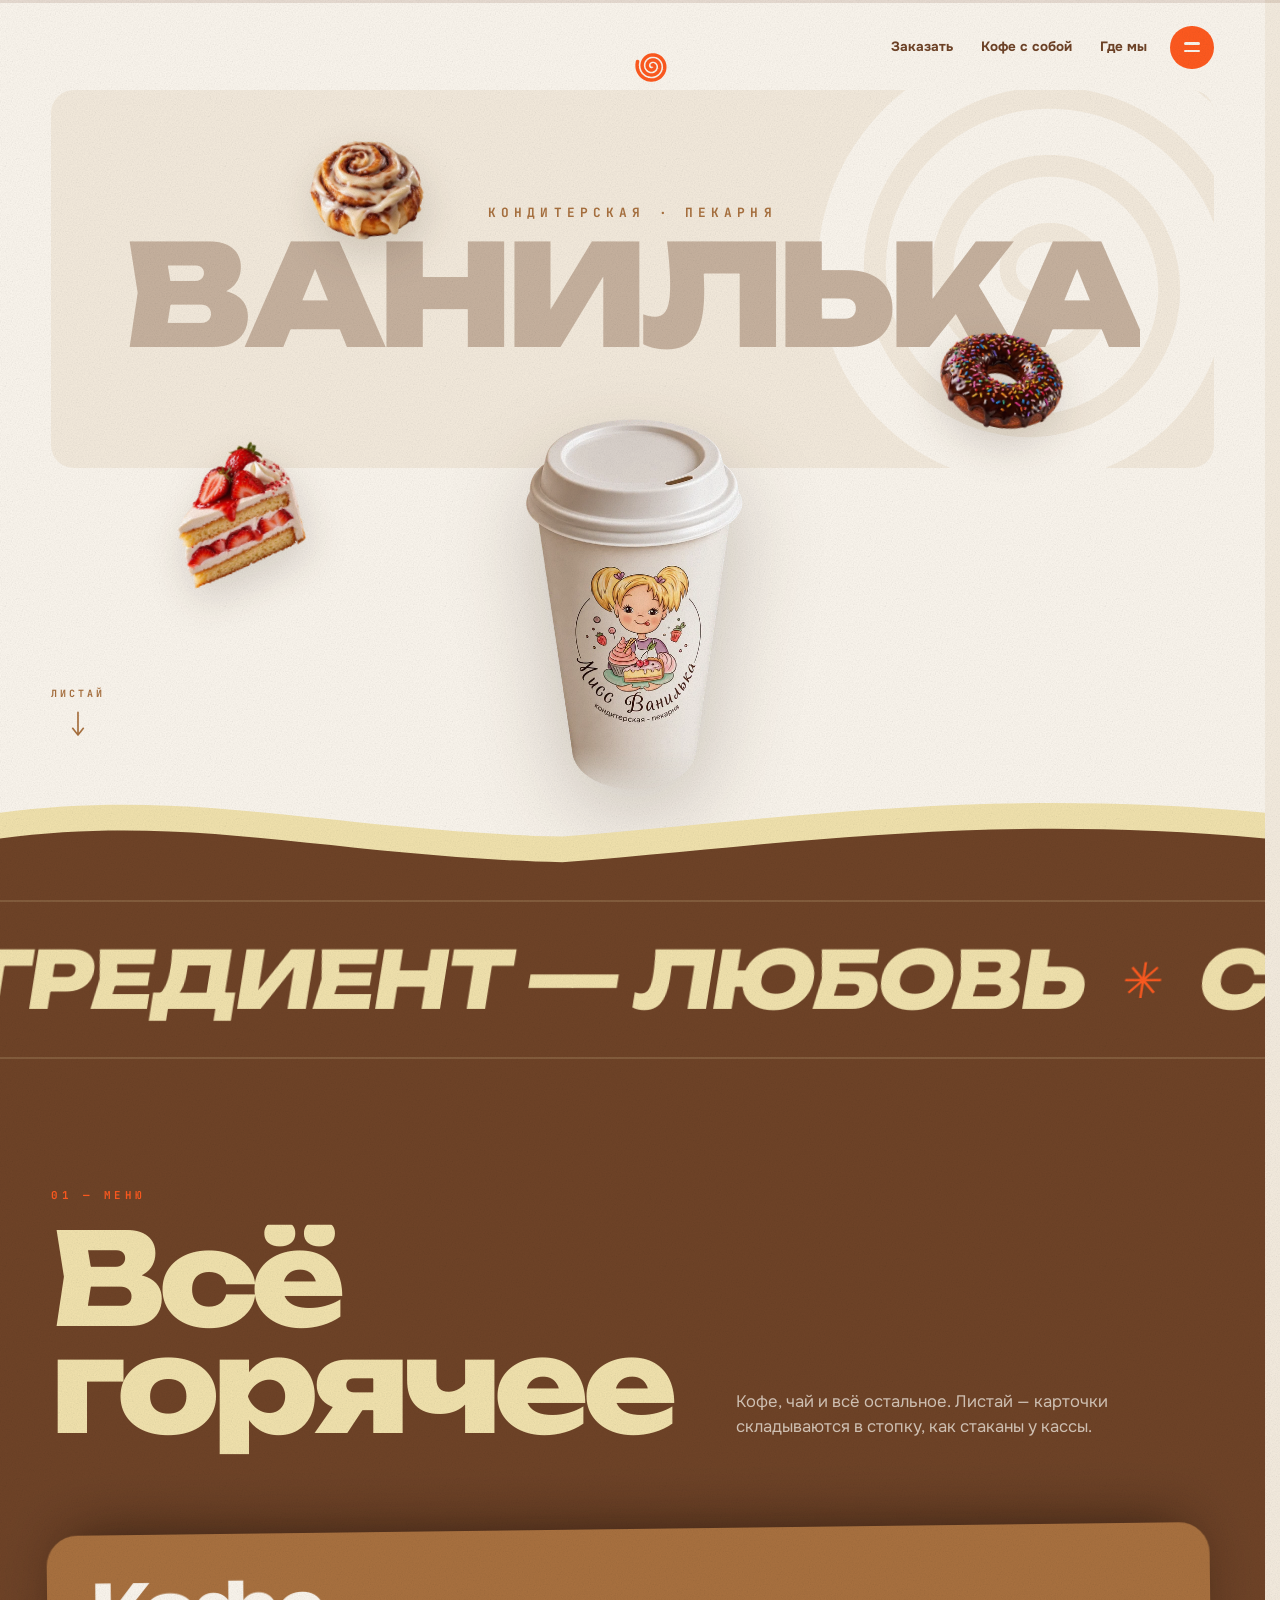
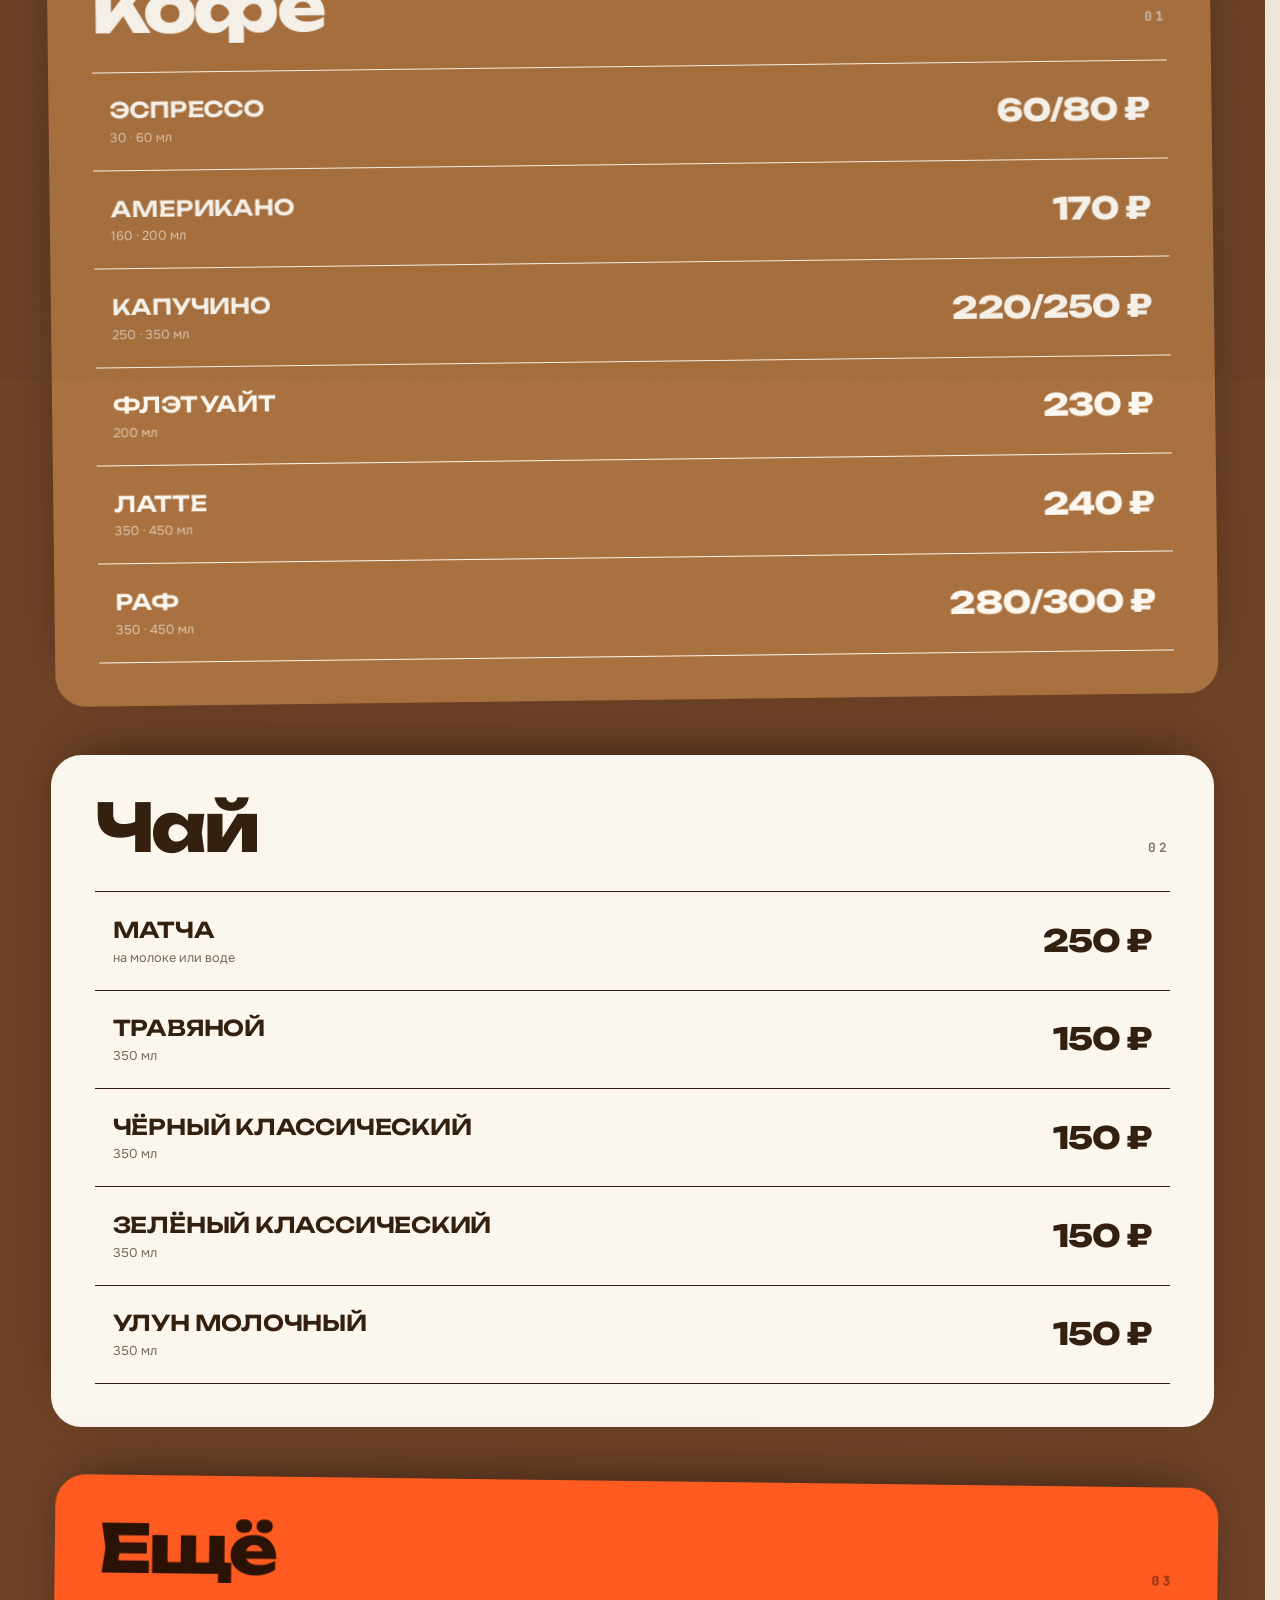
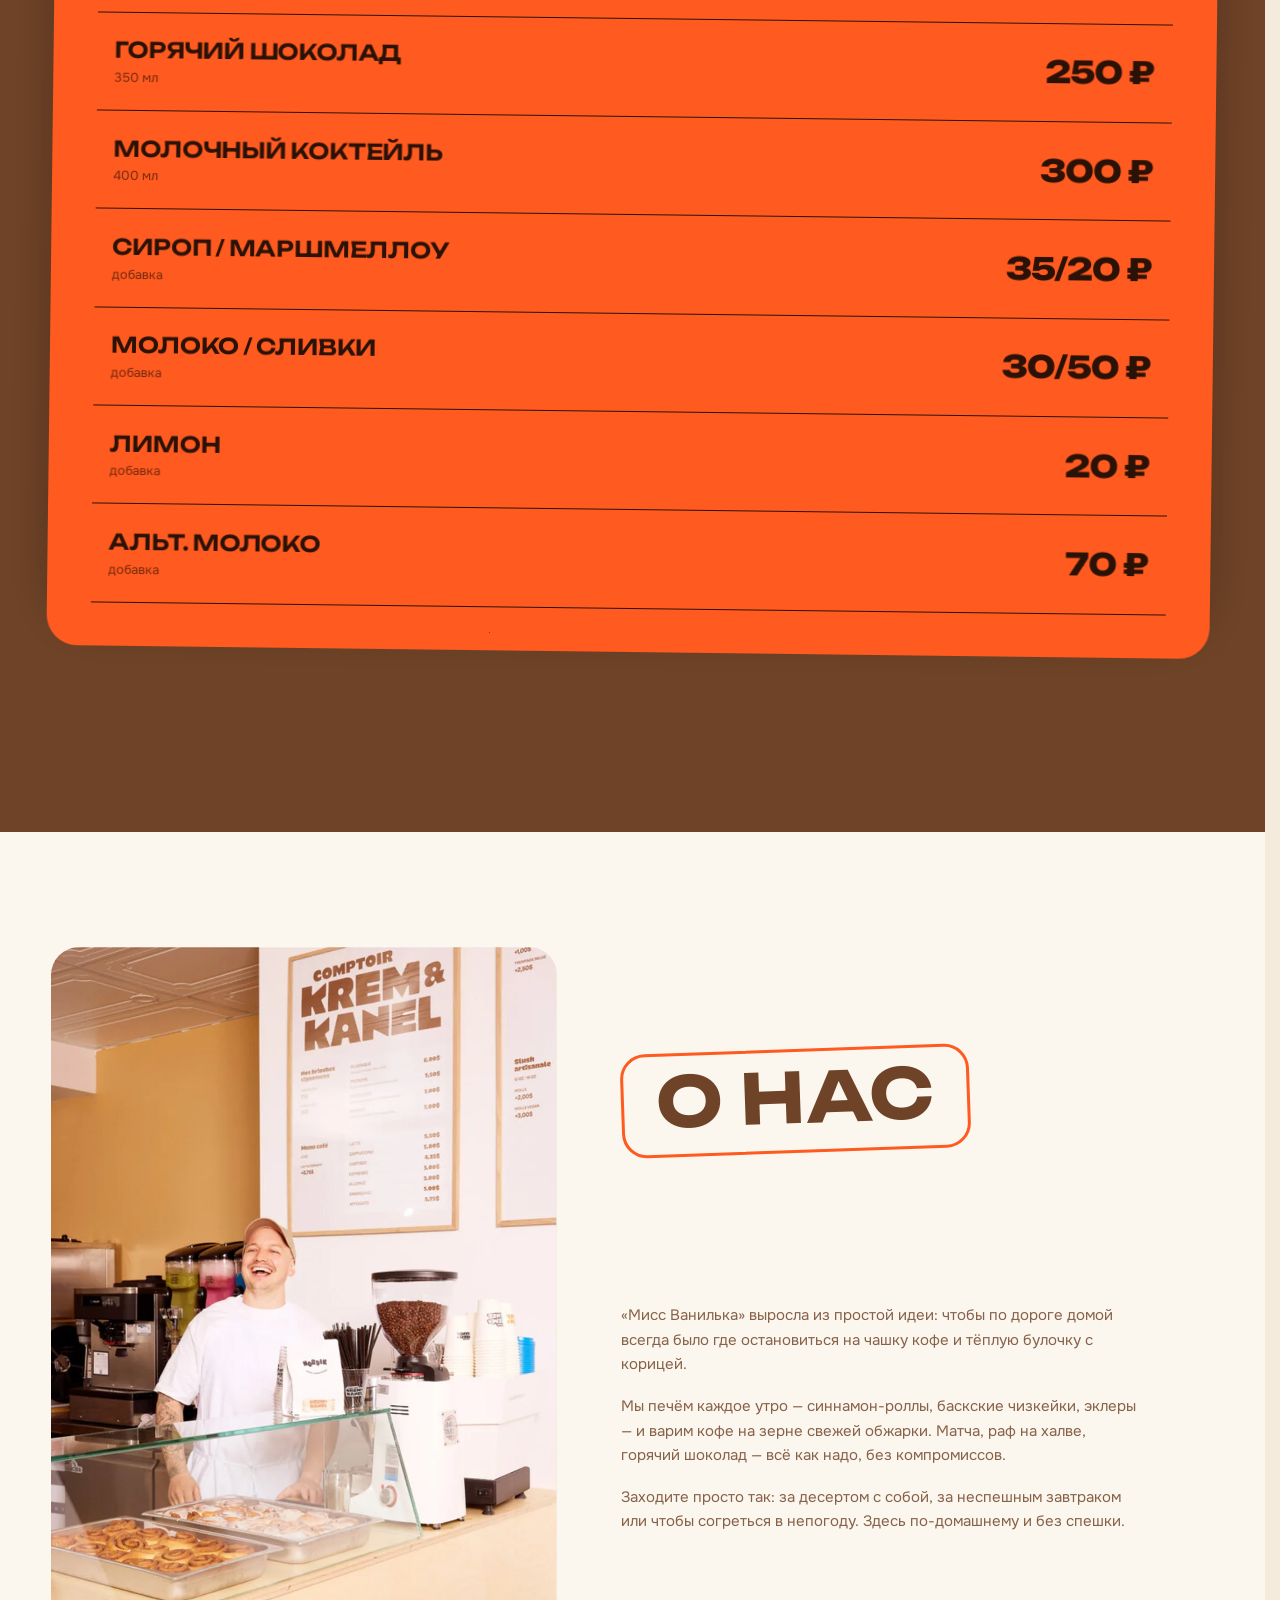
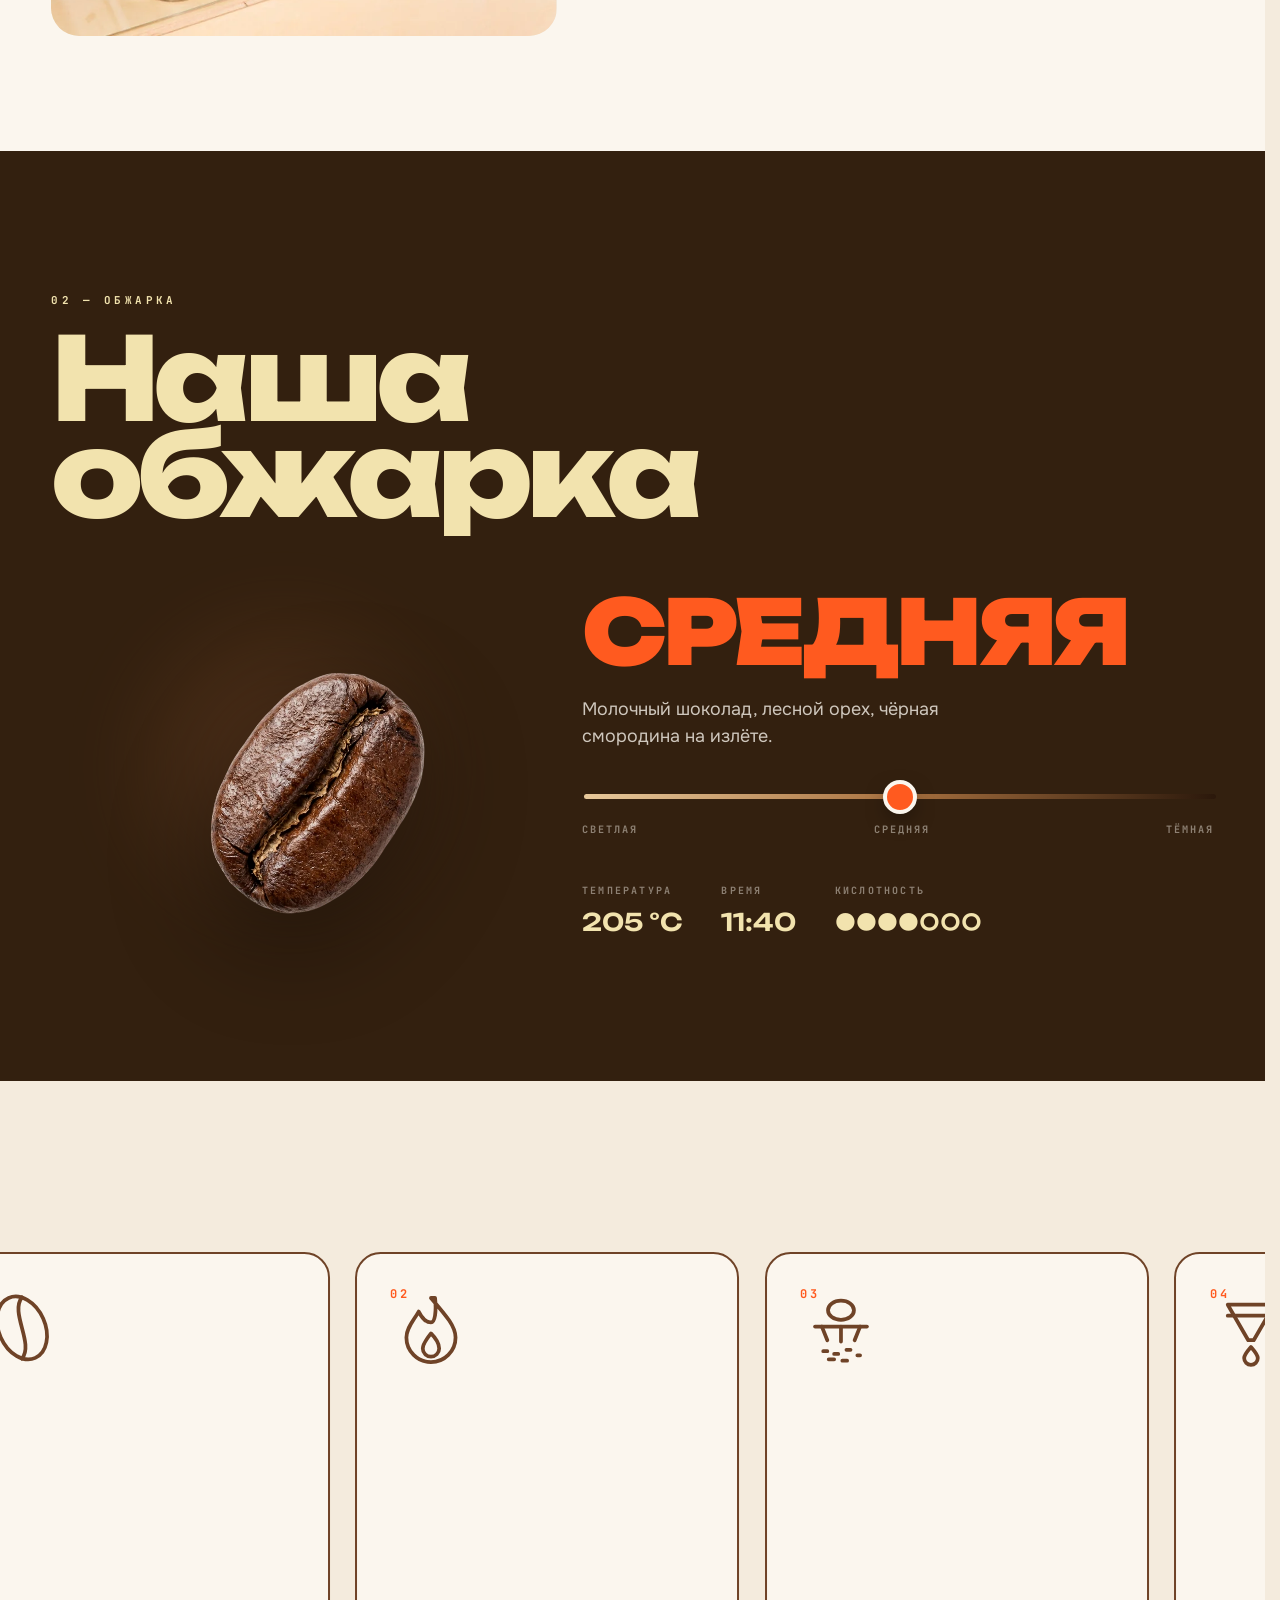
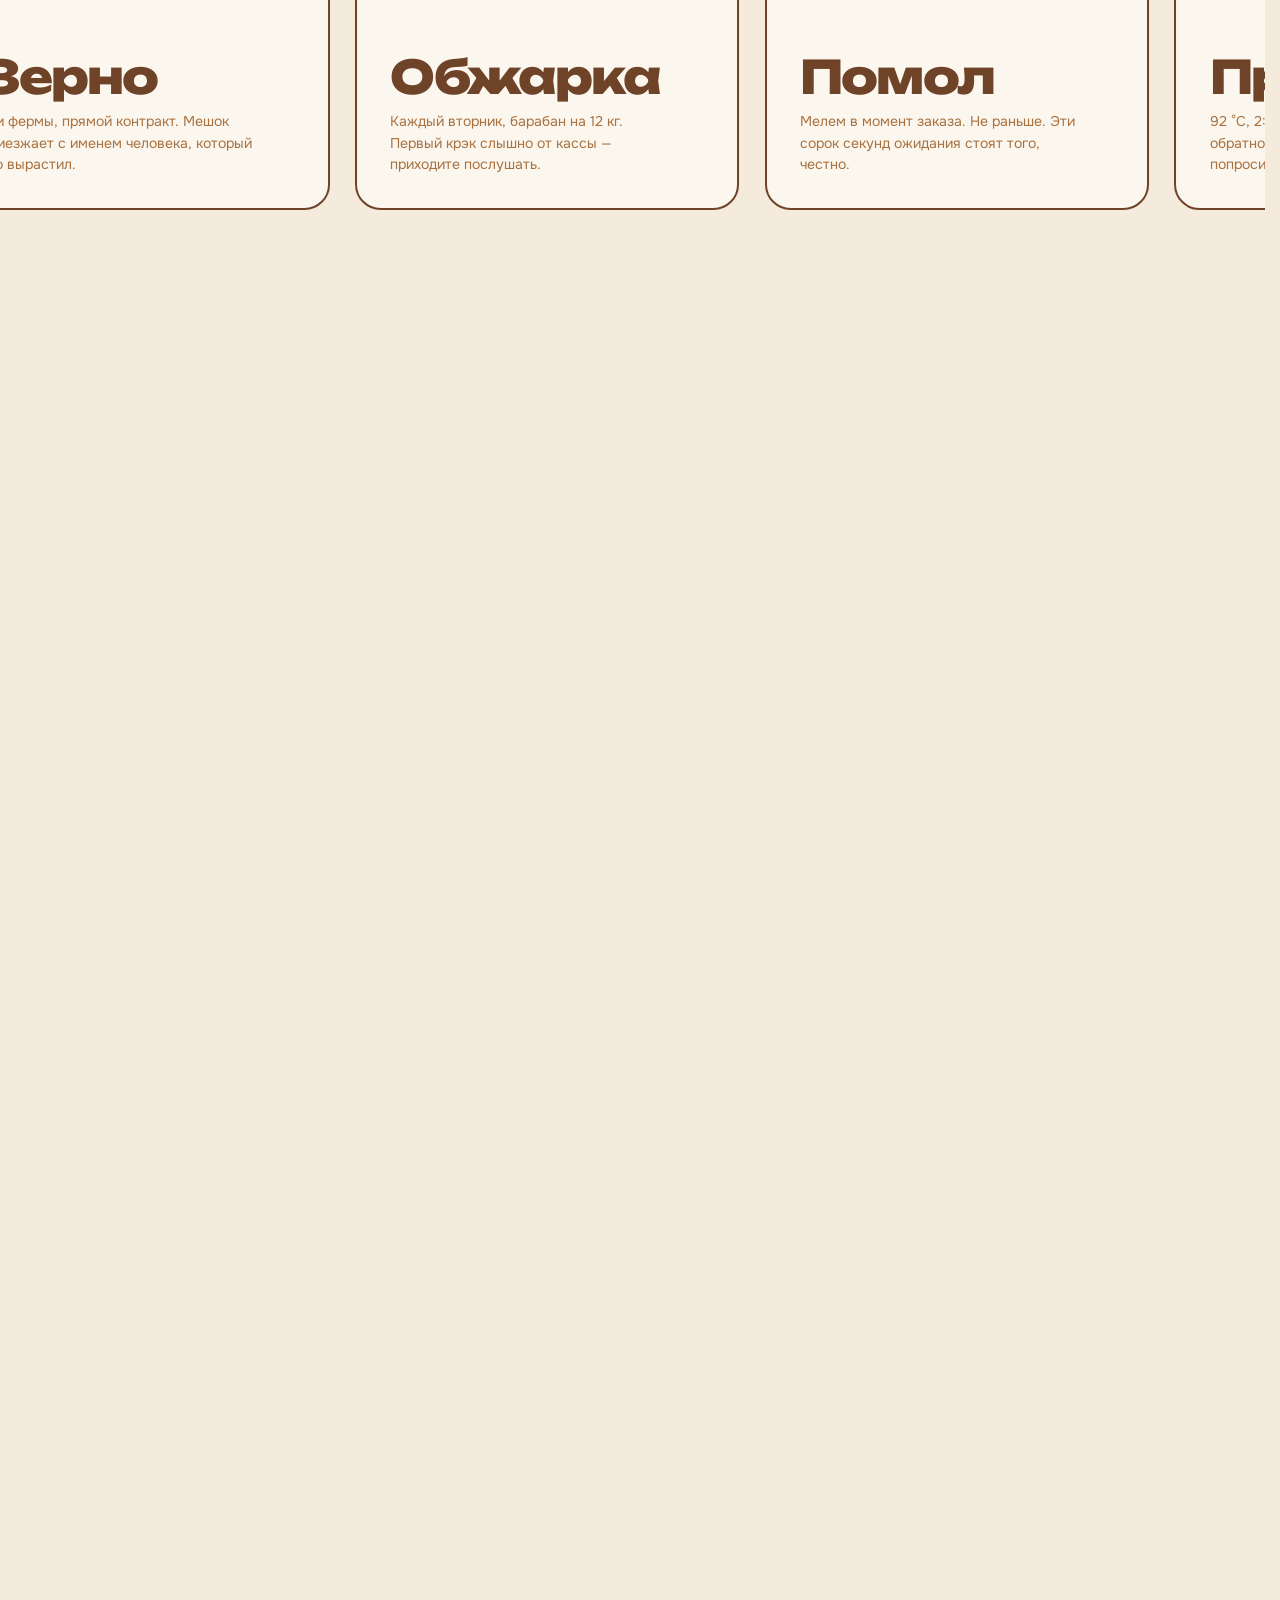
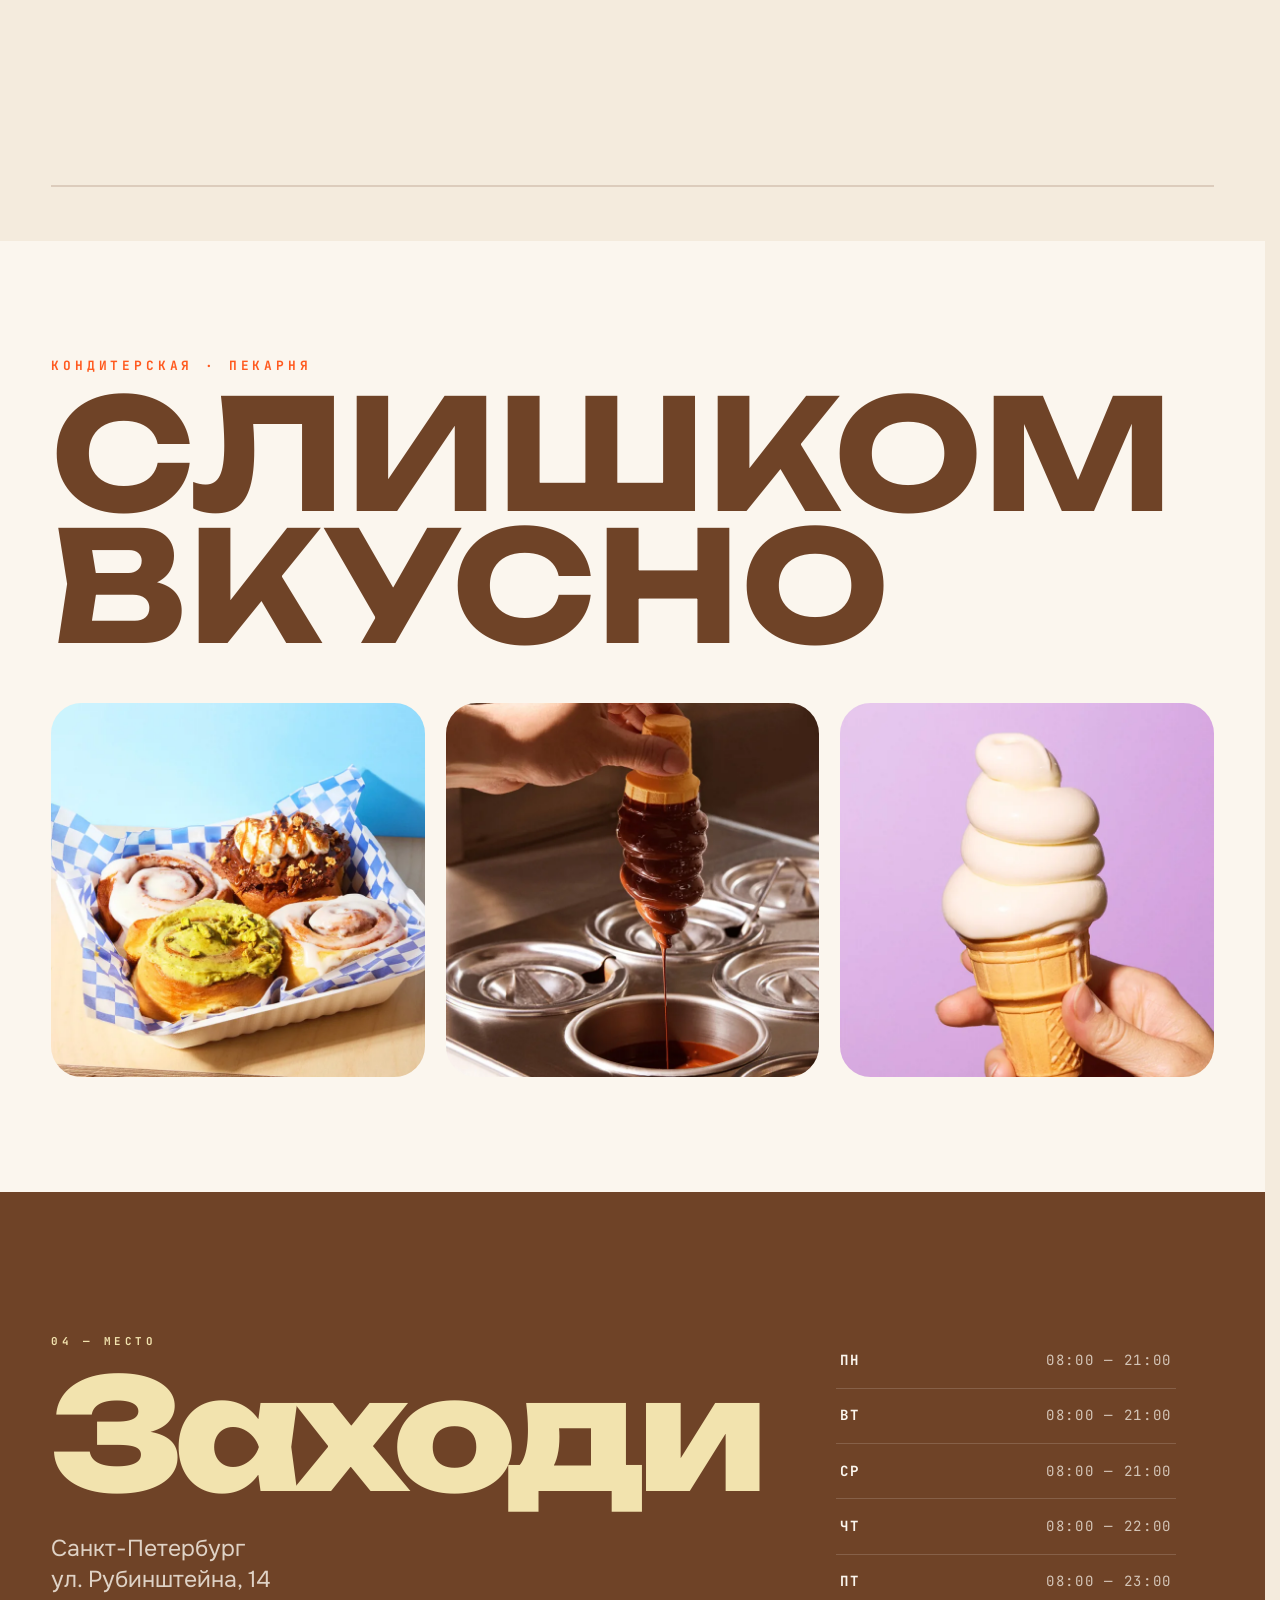
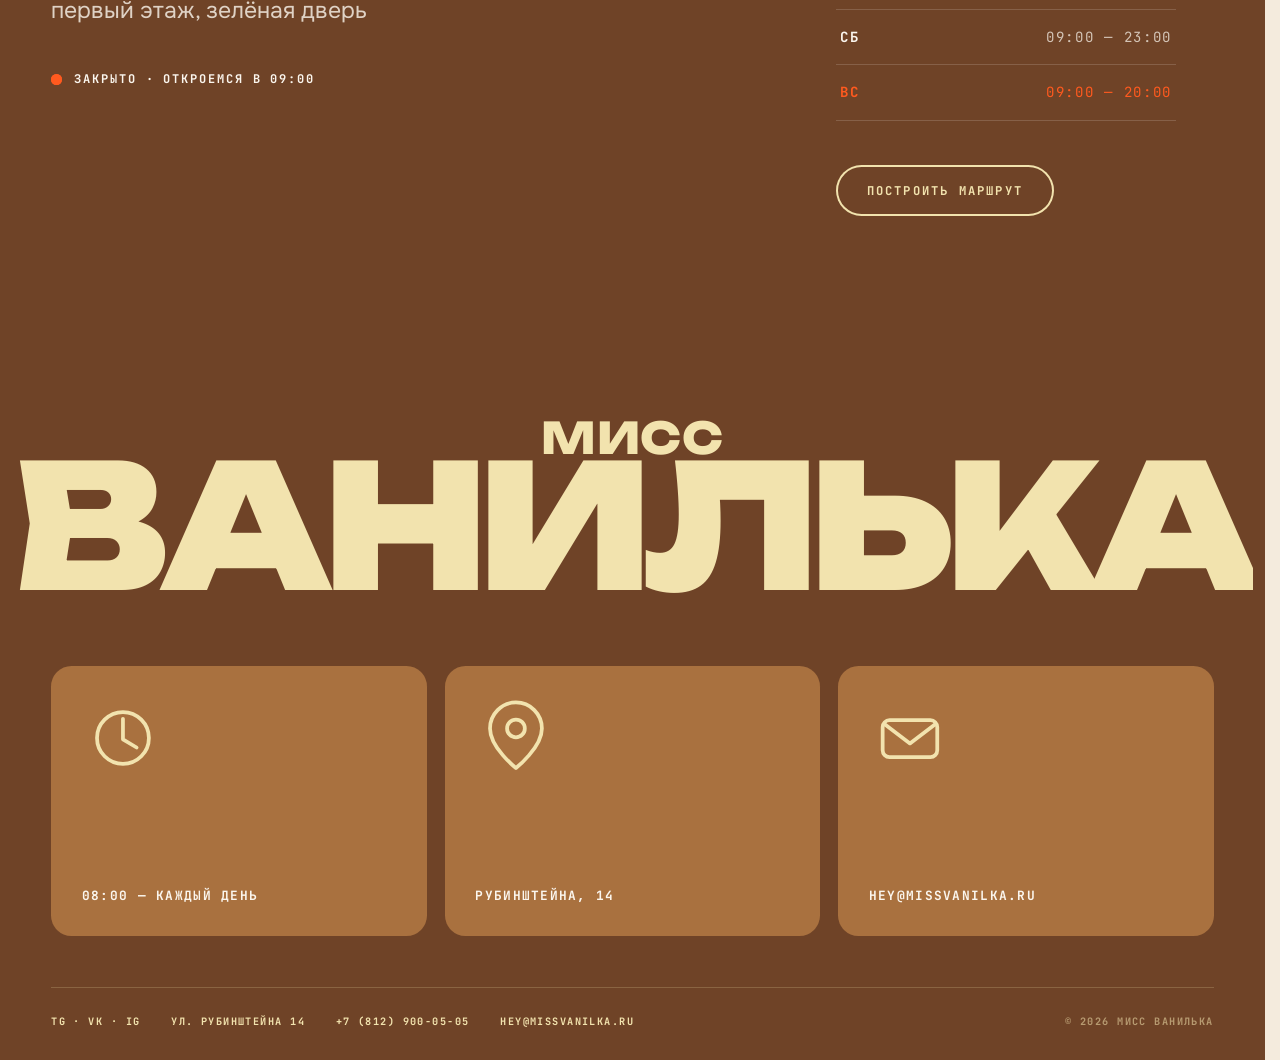
==== index.html @ 0a22e1a9 "первая демо версия" ====
<!doctype html>
<html lang="ru">
<head>
<meta charset="utf-8">
<meta name="viewport" content="width=device-width, initial-scale=1, viewport-fit=cover">
<title>Мисс Ванилька — кондитерская-пекарня</title>
<meta name="description" content="Мисс Ванилька — кондитерская-пекарня. Кофе, матча, горячий шоколад и слишком хорошие десерты.">
<meta name="theme-color" content="#1E120B">
<link rel="preconnect" href="https://fonts.googleapis.com">
<link rel="preconnect" href="https://fonts.gstatic.com" crossorigin>
<link href="https://fonts.googleapis.com/css2?family=Fredoka:wght@500;600;700&family=Unbounded:wght@300;400;600;800;900&family=Onest:wght@300;400;500;700&family=JetBrains+Mono:wght@400;700&display=swap" rel="stylesheet">
<link rel="stylesheet" href="styles.css?v=10">
</head>
<body>

<!-- ══ прелоадер ══ -->
<div class="boot" id="boot" aria-hidden="true">
  <div class="boot__panel boot__panel--t"></div>
  <div class="boot__panel boot__panel--b"></div>
  <div class="boot__core">
    <svg class="boot__bean" viewBox="0 0 100 100">
      <ellipse cx="50" cy="50" rx="30" ry="42" transform="rotate(-28 50 50)" fill="currentColor"/>
      <path d="M50 10 C 34 30, 66 70, 50 90" stroke="#1E120B" stroke-width="6" fill="none" stroke-linecap="round"/>
    </svg>
    <span class="boot__num" id="bootNum">00</span>
  </div>
</div>

<div class="grain" aria-hidden="true"></div>
<div class="cursor" id="cursor" aria-hidden="true"><span class="cursor__label"></span></div>
<div class="scrollbar" aria-hidden="true"><i id="scrollbarFill"></i></div>

<!-- ══ полноэкранное меню ══ -->
<nav class="navmenu" id="navmenu" aria-hidden="true">
  <div class="navmenu__panel">
    <p class="navmenu__eyebrow">МИСС ВАНИЛЬКА · КОНДИТЕРСКАЯ-ПЕКАРНЯ</p>
    <ul class="navmenu__list">
      <li style="--n:0"><a href="#hero"><span class="navmenu__i">00</span>Главная</a></li>
      <li style="--n:1"><a href="#menu"><span class="navmenu__i">01</span>Меню</a></li>
      <li style="--n:2"><a href="#story"><span class="navmenu__i">02</span>О нас</a></li>
      <li style="--n:3"><a href="#roast"><span class="navmenu__i">03</span>Кофе</a></li>
      <li style="--n:4"><a href="#place"><span class="navmenu__i">04</span>Где мы</a></li>
    </ul>
    <div class="navmenu__foot">
      <a href="tel:+78129000505" data-cursor="звонок">+7 (812) 900-05-05</a>
      <a href="mailto:hey@missvanilka.ru" data-cursor="почта">hey@missvanilka.ru</a>
    </div>
  </div>
</nav>
  <button class="navmenu__close" id="navClose" type="button" aria-label="Закрыть меню" data-cursor="закрыть">
    <svg viewBox="0 0 40 40" aria-hidden="true"><path d="M12 12 L28 28 M28 12 L12 28" fill="none" stroke="currentColor" stroke-width="3" stroke-linecap="round"/></svg>
  </button>

<div class="shell" id="shell">
<div class="shell__inner" id="shellInner">
<!-- ══ навигация ══ -->
<header class="nav">
  <a class="nav__mark" href="#hero" aria-label="Мисс Ванилька — на главную" data-cursor="наверх">
    <svg viewBox="0 0 100 100" aria-hidden="true">
      <path d="M 50.0 47.0 L 50.4 46.8 L 50.8 46.6 L 51.2 46.5 L 51.7 46.4 L 52.2 46.5 L 52.7 46.5 L 53.2 46.7 L 53.7 46.9 L 54.2 47.2 L 54.7 47.6 L 55.2 48.0 L 55.6 48.6 L 55.9 49.2 L 56.2 49.8 L 56.4 50.5 L 56.6 51.3 L 56.6 52.0 L 56.6 52.8 L 56.4 53.7 L 56.2 54.5 L 55.8 55.3 L 55.3 56.1 L 54.8 56.8 L 54.1 57.5 L 53.4 58.1 L 52.5 58.7 L 51.6 59.1 L 50.6 59.5 L 49.5 59.7 L 48.4 59.8 L 47.3 59.8 L 46.2 59.7 L 45.0 59.4 L 43.9 59.0 L 42.8 58.4 L 41.7 57.8 L 40.8 56.9 L 39.9 56.0 L 39.0 54.9 L 38.3 53.8 L 37.8 52.5 L 37.3 51.2 L 37.1 49.8 L 36.9 48.3 L 37.0 46.9 L 37.2 45.4 L 37.5 43.9 L 38.1 42.4 L 38.8 41.0 L 39.7 39.7 L 40.8 38.5 L 41.9 37.3 L 43.3 36.3 L 44.8 35.4 L 46.3 34.7 L 48.0 34.2 L 49.7 33.8 L 51.5 33.7 L 53.4 33.7 L 55.2 34.0 L 57.0 34.4 L 58.8 35.1 L 60.5 36.0 L 62.2 37.0 L 63.7 38.3 L 65.1 39.7 L 66.3 41.3 L 67.4 43.1 L 68.3 45.0 L 69.0 47.0 L 69.4 49.1 L 69.6 51.2 L 69.6 53.4 L 69.3 55.6 L 68.8 57.8 L 68.0 59.9 L 67.0 62.0 L 65.8 63.9 L 64.3 65.7 L 62.6 67.4 L 60.8 68.9 L 58.7 70.2 L 56.5 71.2 L 54.2 72.0 L 51.8 72.6 L 49.3 72.9 L 46.7 72.9 L 44.2 72.6 L 41.7 72.1 L 39.2 71.2 L 36.8 70.1 L 34.5 68.7 L 32.4 67.1 L 30.5 65.2 L 28.7 63.0 L 27.2 60.7 L 25.9 58.2 L 25.0 55.6 L 24.3 52.8 L 23.9 50.0 L 23.8 47.1 L 24.1 44.2 L 24.6 41.3 L 25.5 38.5 L 26.7 35.7 L 28.3 33.1 L 30.1 30.7 L 32.2 28.4 L 34.5 26.4 L 37.1 24.7 L 39.9 23.2 L 42.8 22.0 L 45.9 21.2 L 49.1 20.7 L 52.3 20.5 L 55.6 20.7 L 58.8 21.3 L 62.0 22.2 L 65.1 23.5 L 68.1 25.1 L 70.9 27.1 L 73.4 29.4 L 75.7 31.9 L 77.8 34.7 L 79.5 37.8 L 80.9 41.0 L 81.9 44.4 L 82.5 48.0 L 82.8 51.5 L 82.7 55.2 L 82.1 58.8 L 81.2 62.3 L 79.8 65.8 L 78.1 69.1 L 76.0 72.2 L 73.6 75.1 L 70.8 77.7 L 67.8 80.1 L 64.5 82.0 L 60.9 83.6 L 57.2 84.9 L 53.4 85.7 L 49.4 86.1 L 45.5 86.0 L 41.5 85.5 L 37.5 84.6 L 33.7 83.2 L 30.1 81.4 L 26.6 79.2 L 23.4 76.6 L 20.4 73.7 L 17.8 70.4 L 15.5 66.9 L 13.7 63.1 L 12.2 59.1 L 11.2 54.9 L 10.7 50.6 L 10.6 46.3 L 11.1 41.9 L 12.0 37.6" fill="none" stroke="currentColor" stroke-width="9" stroke-linecap="round"/>
    </svg>
  </a>
  <nav class="nav__links">
    <a href="#menu" data-cursor="меню">Заказать</a>
    <a href="#roast" data-cursor="обжарка">Кофе с собой</a>
    <a href="#place" data-cursor="адрес">Где мы</a>
  </nav>
  <button class="nav__burger" id="navToggle" type="button"
          aria-label="Открыть меню" aria-expanded="false" aria-controls="navmenu"
          data-cursor="меню"><i></i><i></i></button>
</header>

<main>

<!-- ══════════ HERO ══════════ -->
<section class="hero" id="hero">
  <div class="stage" data-speed=".4">
    <div class="panel">
      <svg class="panel__mark" viewBox="0 0 600 600" aria-hidden="true">
        <path d="M 300.0 288.0 L 300.8 287.2 L 301.7 286.5 L 302.7 285.9 L 303.8 285.3 L 304.9 284.8 L 306.2 284.4 L 307.5 284.1 L 308.9 283.9 L 310.3 283.8 L 311.8 283.8 L 313.3 284.0 L 314.8 284.3 L 316.3 284.7 L 317.9 285.2 L 319.4 285.9 L 320.9 286.7 L 322.4 287.7 L 323.9 288.8 L 325.3 290.0 L 326.6 291.3 L 327.9 292.8 L 329.1 294.5 L 330.2 296.2 L 331.1 298.0 L 332.0 300.0 L 332.7 302.1 L 333.3 304.2 L 333.8 306.4 L 334.1 308.8 L 334.2 311.1 L 334.2 313.5 L 334.0 316.0 L 333.7 318.5 L 333.1 321.0 L 332.4 323.5 L 331.4 326.0 L 330.3 328.5 L 329.0 330.9 L 327.5 333.3 L 325.9 335.6 L 324.0 337.8 L 322.0 340.0 L 319.8 342.0 L 317.4 343.9 L 314.8 345.7 L 312.1 347.3 L 309.3 348.7 L 306.3 350.0 L 303.2 351.1 L 300.0 352.0 L 296.7 352.7 L 293.3 353.2 L 289.8 353.4 L 286.3 353.5 L 282.7 353.3 L 279.1 352.8 L 275.5 352.1 L 271.9 351.2 L 268.3 350.0 L 264.7 348.5 L 261.2 346.8 L 257.8 344.9 L 254.5 342.7 L 251.3 340.3 L 248.2 337.6 L 245.3 334.7 L 242.5 331.6 L 239.9 328.3 L 237.5 324.7 L 235.3 321.0 L 233.4 317.1 L 231.6 313.0 L 230.2 308.8 L 228.9 304.5 L 228.0 300.0 L 227.3 295.4 L 227.0 290.8 L 226.9 286.1 L 227.2 281.3 L 227.7 276.5 L 228.6 271.7 L 229.8 267.0 L 231.3 262.2 L 233.1 257.6 L 235.3 253.0 L 237.7 248.5 L 240.5 244.1 L 243.6 239.9 L 247.0 235.9 L 250.6 232.0 L 254.6 228.4 L 258.8 225.0 L 263.2 221.8 L 267.9 218.9 L 272.8 216.3 L 277.9 214.0 L 283.2 212.0 L 288.7 210.3 L 294.3 209.0 L 300.0 208.0 L 305.8 207.4 L 311.7 207.1 L 317.7 207.3 L 323.7 207.8 L 329.7 208.7 L 335.6 210.0 L 341.6 211.7 L 347.4 213.8 L 353.2 216.2 L 358.8 219.1 L 364.3 222.3 L 369.5 225.9 L 374.6 229.9 L 379.5 234.2 L 384.1 238.9 L 388.5 243.8 L 392.5 249.1 L 396.3 254.7 L 399.7 260.5 L 402.7 266.6 L 405.4 272.9 L 407.7 279.5 L 409.5 286.2 L 411.0 293.0 L 412.0 300.0 L 412.6 307.1 L 412.7 314.2 L 412.4 321.4 L 411.6 328.6 L 410.3 335.8 L 408.6 343.0 L 406.4 350.1 L 403.8 357.0 L 400.6 363.9 L 397.1 370.5 L 393.1 377.0 L 388.6 383.2 L 383.8 389.2 L 378.5 394.9 L 372.9 400.3 L 366.9 405.4 L 360.5 410.1 L 353.8 414.4 L 346.8 418.3 L 339.6 421.7 L 332.0 424.8 L 324.3 427.3 L 316.3 429.4 L 308.2 430.9 L 300.0 432.0 L 291.7 432.5 L 283.3 432.5 L 274.8 432.0 L 266.4 431.0 L 258.0 429.3 L 249.6 427.2 L 241.4 424.5 L 233.3 421.3 L 225.4 417.5 L 217.7 413.3 L 210.3 408.5 L 203.1 403.2 L 196.2 397.5 L 189.7 391.3 L 183.5 384.6 L 177.7 377.6 L 172.4 370.1 L 167.5 362.3 L 163.1 354.2 L 159.2 345.7 L 155.9 337.0 L 153.0 328.0 L 150.8 318.9 L 149.1 309.5 L 148.0 300.0 L 147.5 290.4 L 147.6 280.7 L 148.3 271.1 L 149.7 261.4 L 151.6 251.8 L 154.2 242.3 L 157.4 232.9 L 161.2 223.7 L 165.6 214.7 L 170.6 206.0 L 176.1 197.5 L 182.2 189.4 L 188.8 181.6 L 196.0 174.3 L 203.6 167.3 L 211.7 160.9 L 220.2 154.9 L 229.2 149.4 L 238.4 144.5 L 248.1 140.2 L 258.0 136.5 L 268.2 133.4 L 278.6 130.9 L 289.3 129.1 L 300.0 128.0 L 310.9 127.5 L 321.8 127.8 L 332.7 128.7 L 343.6 130.3 L 354.4 132.6 L 365.1 135.6 L 375.6 139.3 L 385.9 143.7 L 396.0 148.7 L 405.8 154.4 L 415.2 160.7 L 424.3 167.6 L 433.0 175.1 L 441.2 183.2 L 448.9 191.8 L 456.0 201.0 L 462.6 210.6 L 468.7 220.6 L 474.1 231.1 L 478.8 241.9 L 482.9 253.0 L 486.2 264.5 L 488.9 276.1 L 490.8 288.0 L 492.0 300.0 L 492.4 312.1 L 492.1 324.3 L 491.0 336.4 L 489.1 348.5 L 486.4 360.6 L 483.0 372.4 L 478.8 384.1 L 473.9 395.6 L 468.2 406.7 L 461.8 417.6 L 454.7 428.0 L 447.0 438.0 L 438.6 447.5 L 429.5 456.6 L 419.9 465.0 L 409.7 472.9 L 399.0 480.2 L 387.9 486.8 L 376.3 492.6 L 364.3 497.8 L 351.9 502.2 L 339.3 505.9 L 326.4 508.7 L 313.3 510.8 L 300.0 512.0 L 286.6 512.4 L 273.2 511.9 L 259.8 510.6 L 246.5 508.4 L 233.3 505.4 L 220.2 501.6 L 207.4 496.9 L 194.8 491.4 L 182.5 485.1 L 170.7 478.0 L 159.3 470.1 L 148.3 461.5 L 137.9 452.2 L 128.0 442.3 L 118.8 431.7 L 110.2 420.5 L 102.3 408.7 L 95.1 396.4 L 88.8 383.6 L 83.2 370.5 L 78.4 356.9 L 74.5 343.0 L 71.4 328.9 L 69.3 314.5 L 68.0 300.0 L 67.7 285.4 L 68.2 270.7 L 69.8 256.1 L 72.2 241.5 L 75.6 227.1 L 79.8 212.8 L 85.0 198.8 L 91.1 185.1 L 98.0 171.8 L 105.8 158.9 L 114.5 146.5 L 123.9 134.6 L 134.1 123.3 L 145.0 112.6 L 156.6 102.6 L 168.8 93.3 L 181.7 84.8 L 195.1 77.1 L 209.0 70.2 L 223.4 64.1 L 238.1 59.0 L 253.2 54.8 L 268.6 51.6 L 284.2 49.3 L 300.0 48.0 L 315.9 47.7 L 331.8 48.4 L 347.7 50.1 L 363.5 52.8 L 379.1 56.5 L 394.5 61.2 L 409.7 66.9 L 424.5 73.6 L 438.9 81.2 L 452.8 89.7 L 466.2 99.1 L 479.1 109.3 L 491.3 120.4 L 502.8 132.2 L 513.6 144.8 L 523.6 158.1 L 532.7 172.0 L 541.0 186.6 L 548.4 201.6 L 554.9 217.2" fill="none" stroke="currentColor" stroke-width="54" stroke-linecap="round"/>
      </svg>
      <p class="panel__eyebrow" data-split="chars">КОНДИТЕРСКАЯ · ПЕКАРНЯ</p>
      <h1 class="panel__word" data-split="chars" data-stagger="0.045">ВАНИЛЬКА</h1>
    </div>

    <!-- стакан -->
    <div class="cupstage" id="cupstage" data-speed=".05">
      <picture class="cup" data-cursor="ммм">
        <source srcset="assets/cup.webp" type="image/webp">
        <img src="assets/cup.png" width="560" height="744" alt="Стакан кофе «Мисс Ванилька»" fetchpriority="high">
      </picture>
    </div>

    <!-- зёрна и выпечка -->
    <div class="floats" aria-hidden="true">
      <span class="float" style="--x:27%;--y:18%;--w:clamp(78px,9.5vw,170px);--r:-10deg"
            data-speed="-0.18" data-spin="20">
        <picture>
          <source srcset="assets/cinnabon.webp" type="image/webp">
          <img src="assets/cinnabon.png" width="340" height="322" alt="Булочка с корицей" loading="eager" decoding="async">
        </picture>
      </span>
      <span class="float" style="--x:16%;--y:76%;--w:clamp(84px,10.5vw,190px);--r:-15deg"
            data-speed="0.21" data-spin="16">
        <picture>
          <source srcset="assets/cake.webp" type="image/webp">
          <img src="assets/cake.png" width="340" height="338" alt="Кусок торта" loading="eager" decoding="async">
        </picture>
      </span>
      <span class="float" style="--x:81%;--y:52%;--w:clamp(88px,11vw,200px);--r:12deg"
            data-speed="-0.24" data-spin="-22">
        <picture>
          <source srcset="assets/donut.webp" type="image/webp">
          <img src="assets/donut.png" width="340" height="233" alt="Пончик" loading="eager" decoding="async">
        </picture>
      </span>
    </div>
  </div>

  <a class="scrollhint" href="#menu" data-cursor="вниз">
    <span>ЛИСТАЙ</span>
    <svg viewBox="0 0 24 40" aria-hidden="true"><path d="M12 2 V34 M4 26 L12 36 L20 26" fill="none" stroke="currentColor" stroke-width="2.5" stroke-linecap="round" stroke-linejoin="round"/></svg>
  </a>

</section>

<!-- волна-переход: передний план, наезжает на hero при скролле -->
<div class="wavelead" aria-hidden="true">
  <svg class="wave" viewBox="0 0 1440 220" preserveAspectRatio="none" aria-hidden="true">
    <path class="wave__a" d="M0,116 C 220,84 380,142 640,116 C 900,94 1120,86 1440,116 L1440,220 L0,220Z"><animate attributeName="d" dur="11s" repeatCount="indefinite" values="M0,116 C 220,84 380,142 640,116 C 900,94 1120,86 1440,116 L1440,220 L0,220Z;M0,104 C 220,70 380,128 640,136 C 900,112 1120,70 1440,104 L1440,220 L0,220Z;M0,128 C 220,98 380,134 640,104 C 900,86 1120,98 1440,128 L1440,220 L0,220Z;M0,116 C 220,84 380,142 640,116 C 900,94 1120,86 1440,116 L1440,220 L0,220Z" keyTimes="0;0.33;0.66;1" calcMode="spline" keySplines="0.42 0 0.58 1;0.42 0 0.58 1;0.42 0 0.58 1"/></path>
    <path class="wave__b" d="M0,150 C 220,118 380,176 640,150 C 900,128 1120,120 1440,150 L1440,220 L0,220Z"><animate attributeName="d" dur="11s" repeatCount="indefinite" values="M0,150 C 220,118 380,176 640,150 C 900,128 1120,120 1440,150 L1440,220 L0,220Z;M0,138 C 220,104 380,162 640,170 C 900,146 1120,104 1440,138 L1440,220 L0,220Z;M0,162 C 220,132 380,168 640,138 C 900,120 1120,132 1440,162 L1440,220 L0,220Z;M0,150 C 220,118 380,176 640,150 C 900,128 1120,120 1440,150 L1440,220 L0,220Z" keyTimes="0;0.33;0.66;1" calcMode="spline" keySplines="0.42 0 0.58 1;0.42 0 0.58 1;0.42 0 0.58 1"/></path>
  </svg>
</div>

<!-- ══════════ БЕГУЩАЯ СТРОКА ══════════ -->
<section class="ticker" id="ticker" aria-hidden="true">
  <div class="ticker__track" id="tickerTrack">
    <div class="ticker__row">
      <span>СВЕЖАЯ ВЫПЕЧКА</span><b>✳</b><span>КОФЕ С СОБОЙ</span><b>✳</b><span>МАТЧА НА МОЛОКЕ</span><b>✳</b><span>СЕКРЕТНЫЙ ИНГРЕДИЕНТ — ЛЮБОВЬ</span><b>✳</b>
    </div>
    <div class="ticker__row">
      <span>СВЕЖАЯ ВЫПЕЧКА</span><b>✳</b><span>КОФЕ С СОБОЙ</span><b>✳</b><span>МАТЧА НА МОЛОКЕ</span><b>✳</b><span>СЕКРЕТНЫЙ ИНГРЕДИЕНТ — ЛЮБОВЬ</span><b>✳</b>
    </div>
  </div>
</section>

<!-- ══════════ МЕНЮ · стопка карточек ══════════ -->
<section class="menu" id="menu">
  <div class="menu__intro">
    <div>
      <p class="tag">01 — МЕНЮ</p>
      <h2 class="menu__h" data-reveal="lines">Всё<br>горячее</h2>
    </div>
    <p class="menu__note" data-reveal>Кофе, чай и всё остальное. Листай — карточки складываются в стопку, как стаканы у кассы.</p>
  </div>

  <div class="stack">
    <article class="card" style="--i:0">
      <header class="card__top"><h3>Кофе</h3><span class="card__num">01</span></header>
      <ul class="list">
        <li data-cursor="взять"><span class="list__n">ЭСПРЕССО</span><span class="list__d">30 · 60 мл</span><span class="list__p">60/80 ₽</span></li>
        <li data-cursor="взять"><span class="list__n">АМЕРИКАНО</span><span class="list__d">160 · 200 мл</span><span class="list__p">170 ₽</span></li>
        <li data-cursor="взять"><span class="list__n">КАПУЧИНО</span><span class="list__d">250 · 350 мл</span><span class="list__p">220/250 ₽</span></li>
        <li data-cursor="взять"><span class="list__n">ФЛЭТ УАЙТ</span><span class="list__d">200 мл</span><span class="list__p">230 ₽</span></li>
        <li data-cursor="взять"><span class="list__n">ЛАТТЕ</span><span class="list__d">350 · 450 мл</span><span class="list__p">240 ₽</span></li>
        <li data-cursor="взять"><span class="list__n">РАФ</span><span class="list__d">350 · 450 мл</span><span class="list__p">280/300 ₽</span></li>
      </ul>
    </article>

    <article class="card card--cream" style="--i:1">
      <header class="card__top"><h3>Чай</h3><span class="card__num">02</span></header>
      <ul class="list">
        <li data-cursor="взять"><span class="list__n">МАТЧА</span><span class="list__d">на молоке или воде</span><span class="list__p">250 ₽</span></li>
        <li data-cursor="взять"><span class="list__n">ТРАВЯНОЙ</span><span class="list__d">350 мл</span><span class="list__p">150 ₽</span></li>
        <li data-cursor="взять"><span class="list__n">ЧЁРНЫЙ КЛАССИЧЕСКИЙ</span><span class="list__d">350 мл</span><span class="list__p">150 ₽</span></li>
        <li data-cursor="взять"><span class="list__n">ЗЕЛЁНЫЙ КЛАССИЧЕСКИЙ</span><span class="list__d">350 мл</span><span class="list__p">150 ₽</span></li>
        <li data-cursor="взять"><span class="list__n">УЛУН МОЛОЧНЫЙ</span><span class="list__d">350 мл</span><span class="list__p">150 ₽</span></li>
      </ul>
    </article>

    <article class="card card--flame" style="--i:2">
      <header class="card__top"><h3>Ещё</h3><span class="card__num">03</span></header>
      <ul class="list">
        <li data-cursor="взять"><span class="list__n">ГОРЯЧИЙ ШОКОЛАД</span><span class="list__d">350 мл</span><span class="list__p">250 ₽</span></li>
        <li data-cursor="взять"><span class="list__n">МОЛОЧНЫЙ КОКТЕЙЛЬ</span><span class="list__d">400 мл</span><span class="list__p">300 ₽</span></li>
        <li data-cursor="взять"><span class="list__n">СИРОП / МАРШМЕЛЛОУ</span><span class="list__d">добавка</span><span class="list__p">35/20 ₽</span></li>
        <li data-cursor="взять"><span class="list__n">МОЛОКО / СЛИВКИ</span><span class="list__d">добавка</span><span class="list__p">30/50 ₽</span></li>
        <li data-cursor="взять"><span class="list__n">ЛИМОН</span><span class="list__d">добавка</span><span class="list__p">20 ₽</span></li>
        <li data-cursor="взять"><span class="list__n">АЛЬТ. МОЛОКО</span><span class="list__d">добавка</span><span class="list__p">70 ₽</span></li>
      </ul>
    </article>
  </div>
</section>

<!-- ══════════ О НАС ══════════ -->
<section class="about" id="story">
  <div class="about__inner">
  <figure class="about__photo" data-reveal>
    <picture>
      <source srcset="assets/about.webp" type="image/webp">
      <img src="assets/about.jpg" width="900" height="1227" alt="За стойкой «Мисс Ванилька»" loading="lazy" decoding="async">
    </picture>
  </figure>

  <div class="about__text">
    <span class="about__badge" data-reveal>О НАС</span>
    <h2 class="about__sub" data-reveal>Уютное место, мимо которого не пройти</h2>
    <div class="about__body" data-reveal>
      <p>«Мисс Ванилька» выросла из простой идеи: чтобы по дороге домой всегда было где остановиться на чашку кофе и тёплую булочку с корицей.</p>
      <p>Мы печём каждое утро — синнамон-роллы, баскские чизкейки, эклеры — и варим кофе на зерне свежей обжарки. Матча, раф на халве, горячий шоколад — всё как надо, без компромиссов.</p>
      <p>Заходите просто так: за десертом с собой, за неспешным завтраком или чтобы согреться в непогоду. Здесь по-домашнему и без спешки.</p>
    </div>
  </div>
  </div>
</section>

<!-- ══════════ ОБЖАРКА · интерактив ══════════ -->
<section class="roast" id="roast">
  <div class="roast__head">
    <p class="tag tag--light">02 — ОБЖАРКА</p>
    <h2 class="roast__h" data-reveal="lines">Наша<br>обжарка</h2>
  </div>

  <div class="roast__body">
    <div class="roast__visual">
      <div class="beanwrap" id="beanwrap">
        <div class="beanglow"></div>
        <picture class="beanbig">
          <source srcset="assets/bean.webp" type="image/webp">
          <img src="assets/bean.png" width="560" height="586" alt="Кофейное зерно" loading="lazy" decoding="async">
        </picture>
      </div>
    </div>

    <div class="roast__panel">
      <output class="roast__level" id="roastLevel">СРЕДНЯЯ</output>
      <p class="roast__notes" id="roastNotes">Молочный шоколад, лесной орех, чёрная смородина на излёте.</p>

      <div class="slider">
        <input type="range" id="roastRange" min="0" max="100" value="50" step="1" aria-label="Степень обжарки">
        <div class="slider__labels"><span>СВЕТЛАЯ</span><span>СРЕДНЯЯ</span><span>ТЁМНАЯ</span></div>
      </div>

      <dl class="specs">
        <div><dt>ТЕМПЕРАТУРА</dt><dd id="roastTemp">205 °C</dd></div>
        <div><dt>ВРЕМЯ</dt><dd id="roastTime">11:40</dd></div>
        <div><dt>КИСЛОТНОСТЬ</dt><dd id="roastAcid">●●●●○○○</dd></div>
      </dl>
    </div>
  </div>
</section>

<!-- ══════════ РИТУАЛ · горизонтальный скролл ══════════ -->
<section class="ritual" id="ritual">
  <div class="ritual__pin">
    <div class="ritual__track" id="ritualTrack">

      <div class="rpanel rpanel--intro">
        <p class="tag">03 — РИТУАЛ</p>
        <h2 class="rpanel__h">Четыре<br>шага<br>до чашки</h2>
        <p class="rpanel__p">Скроллишь вниз — едет вбок.</p>
      </div>

      <article class="rpanel">
        <span class="rpanel__idx">01</span>
        <svg class="ico" viewBox="0 0 120 120" aria-hidden="true">
          <ellipse cx="60" cy="60" rx="34" ry="48" transform="rotate(-24 60 60)"/>
          <path d="M60 15 C 42 38, 78 82, 60 105"/>
        </svg>
        <h3>Зерно</h3>
        <p>Три фермы, прямой контракт. Мешок приезжает с именем человека, который его вырастил.</p>
      </article>

      <article class="rpanel">
        <span class="rpanel__idx">02</span>
        <svg class="ico" viewBox="0 0 120 120" aria-hidden="true">
          <path d="M60 16 C 84 44, 96 58, 96 74 a36 36 0 0 1 -72 0 c0-14 10-24 18-38 6 12 12 16 18 16 6 0 8-16 6-36Z"/>
          <path d="M60 68 c 10 10 12 16 12 22 a12 12 0 0 1 -24 0 c0-6 4-12 12-22Z"/>
        </svg>
        <h3>Обжарка</h3>
        <p>Каждый вторник, барабан на 12 кг. Первый крэк слышно от кассы — приходите послушать.</p>
      </article>

      <article class="rpanel">
        <span class="rpanel__idx">03</span>
        <svg class="ico" viewBox="0 0 120 120" aria-hidden="true">
          <ellipse cx="60" cy="34" rx="19" ry="14"/>
          <path d="M22 58 H98"/>
          <path d="M32 58 L40 78 M60 58 V80 M88 58 L80 78"/>
          <path d="M34 94 h6 M50 98 h6 M68 92 h6 M84 100 h4 M42 106 h8 M62 108 h7"/>
        </svg>
        <h3>Помол</h3>
        <p>Мелем в момент заказа. Не раньше. Эти сорок секунд ожидания стоят того, честно.</p>
      </article>

      <article class="rpanel">
        <span class="rpanel__idx">04</span>
        <svg class="ico" viewBox="0 0 120 120" aria-hidden="true">
          <path d="M26 26 H94 L64 78 H56 Z"/>
          <path d="M26 42 H94"/>
          <path d="M60 88 c 7 8 10 12 10 16 a10 10 0 0 1 -20 0 c0-4 3-8 10-16Z"/>
        </svg>
        <h3>Пролив</h3>
        <p>92 °C, 2:45, вода из осмоса с минералами обратно. Бариста считает вслух, если попросить.</p>
      </article>

      <div class="rpanel rpanel--end">
        <p class="rpanel__p">И всё это —</p>
        <h2 class="rpanel__h rpanel__h--big">за<br><span class="nowrap">300&nbsp;₽</span></h2>
        <a class="btn" href="#place" data-magnet data-cursor="сюда"><span>ГДЕ НАС НАЙТИ</span></a>
      </div>

    </div>
  </div>
  <div class="ritual__progress" aria-hidden="true"><i id="ritualBar"></i></div>
</section>

<!-- ══════════ ГАЛЕРЕЯ ══════════ -->
<section class="gallery" id="gallery">
  <div class="gallery__head">
    <p class="gallery__eyebrow">КОНДИТЕРСКАЯ · ПЕКАРНЯ</p>
    <h2 class="gallery__title" data-reveal="lines">Слишком<br>вкусно</h2>
  </div>
  <div class="gallery__grid">
    <figure class="gtile" data-reveal data-cursor="ммм">
      <picture><source srcset="assets/g2.webp" type="image/webp">
      <img src="assets/g2.jpg" width="760" height="760" alt="Синнамон-роллы" loading="lazy" decoding="async"></picture>
    </figure>
    <figure class="gtile" data-reveal data-cursor="ммм">
      <picture><source srcset="assets/g1.webp" type="image/webp">
      <img src="assets/g1.jpg" width="760" height="760" alt="Карамельный соус" loading="lazy" decoding="async"></picture>
    </figure>
    <figure class="gtile" data-reveal data-cursor="ммм">
      <picture><source srcset="assets/g3.webp" type="image/webp">
      <img src="assets/g3.jpg" width="760" height="760" alt="Мороженое в рожке" loading="lazy" decoding="async"></picture>
    </figure>
  </div>
</section>

<!-- ══════════ МЕСТО ══════════ -->
<section class="place" id="place">
  <div class="place__grid">
    <div class="place__col">
      <p class="tag tag--light">04 — МЕСТО</p>
      <h2 class="place__h" data-reveal="lines">Заходи</h2>
      <p class="place__addr" data-reveal>Санкт-Петербург<br>ул. Рубинштейна, 14<br>первый этаж, зелёная дверь</p>
      <div class="status" id="status">
        <span class="status__dot"></span>
        <span class="status__txt" id="statusTxt">проверяем часы…</span>
      </div>
    </div>

    <div class="place__col place__col--hours">
      <table class="hours">
        <tbody id="hoursBody">
          <tr data-day="1"><th>ПН</th><td>08:00 — 21:00</td></tr>
          <tr data-day="2"><th>ВТ</th><td>08:00 — 21:00</td></tr>
          <tr data-day="3"><th>СР</th><td>08:00 — 21:00</td></tr>
          <tr data-day="4"><th>ЧТ</th><td>08:00 — 22:00</td></tr>
          <tr data-day="5"><th>ПТ</th><td>08:00 — 23:00</td></tr>
          <tr data-day="6"><th>СБ</th><td>09:00 — 23:00</td></tr>
          <tr data-day="0"><th>ВС</th><td>09:00 — 20:00</td></tr>
        </tbody>
      </table>
      <a class="btn btn--ghost" href="https://yandex.ru/maps" target="_blank" rel="noopener" data-magnet data-cursor="карта"><span>ПОСТРОИТЬ МАРШРУТ</span></a>
    </div>
  </div>
</section>

</main>

<!-- ══════════ ПОДВАЛ ══════════ -->
<footer class="foot" id="foot">
  <div class="foot__logo">
    <span class="foot__small">МИСС</span>
    <span class="foot__big" data-split="chars" data-stagger="0.05">ВАНИЛЬКА</span>
  </div>

  <div class="foot__cards">
    <div class="fcard" data-reveal><svg viewBox="0 0 120 120" class="ico"><circle cx="60" cy="60" r="38"/><path d="M60 32 v30 l20 12"/></svg><span>08:00 — каждый день</span></div>
    <div class="fcard" data-reveal><svg viewBox="0 0 120 120" class="ico"><path d="M60 104 S22 74 22 46 a38 38 0 0 1 76 0 c0 28-38 58-38 58Z"/><circle cx="60" cy="46" r="13"/></svg><span>Рубинштейна, 14</span></div>
    <div class="fcard" data-reveal><svg viewBox="0 0 120 120" class="ico"><rect x="20" y="34" width="80" height="54" rx="10"/><path d="M23 40 60 68 97 40"/></svg><span>hey@missvanilka.ru</span></div>
  </div>

  <div class="foot__bar">
    <span><a href="#" data-cursor="↗">TG</a> · <a href="#" data-cursor="↗">VK</a> · <a href="#" data-cursor="↗">IG</a></span>
    <span>УЛ. РУБИНШТЕЙНА 14</span>
    <span><a href="tel:+78129000505">+7 (812) 900-05-05</a></span>
    <span><a href="mailto:hey@missvanilka.ru">HEY@MISSVANILKA.RU</a></span>
    <span class="foot__cc">© 2026 МИСС ВАНИЛЬКА</span>
  </div>
</footer>
</div><!-- /shell__inner -->

  <button class="shell__scrim" id="shellScrim" type="button" aria-label="Закрыть меню" tabindex="-1"></button>
</div><!-- /shell -->

<script src="script.js?v=9"></script>
</body>
</html>
---- styles.css ----
/* ============================================================
   Мисс Ванилька — кондитерская-пекарня
   Палитра, типографика, скролл-сцены
   ============================================================ */

:root{
  --espresso:#1B0F08;
  --bean:#33200F;
  --coffee:#6F4327;
  --coffee-lt:#A9713F;
  --caramel:#C98F52;
  --cream:#F4EBDD;
  --cream-lt:#FBF6EE;
  --butter:#F2E3AE;
  --sky:#A9CBE8;
  --flame:#FF5A1F;

  --ink:var(--coffee);
  --bg:var(--cream);

  --font-display:"Unbounded","Onest",system-ui,sans-serif;
  --font-body:"Onest",system-ui,-apple-system,sans-serif;
  --font-mono:"JetBrains Mono",ui-monospace,"SFMono-Regular",monospace;
  --font-round:"Fredoka","Unbounded",system-ui,sans-serif;

  --pad:clamp(18px,4vw,72px);
  --ease:cubic-bezier(.16,1,.3,1);
  --ease-io:cubic-bezier(.76,0,.24,1);
}

*,*::before,*::after{box-sizing:border-box}
html{scroll-behavior:smooth;-webkit-text-size-adjust:100%;scrollbar-gutter:stable}
body{
  margin:0;
  background:var(--bg);
  color:var(--ink);
  font-family:var(--font-body);
  font-size:clamp(15px,1.05vw,18px);
  line-height:1.5;
  overflow-x:hidden;
  -webkit-font-smoothing:antialiased;
}
body.is-locked{overflow:hidden;height:100svh}
img,svg{display:block;max-width:100%}
a{color:inherit;text-decoration:none}
ul{margin:0;padding:0;list-style:none}
::selection{background:var(--flame);color:var(--cream-lt)}

/* ─── зерно поверх всего ─────────────────────────────────── */
.grain{
  position:fixed;inset:-120%;z-index:9998;pointer-events:none;
  opacity:.42;mix-blend-mode:multiply;
  background-image:url("data:image/svg+xml,%3Csvg xmlns='http://www.w3.org/2000/svg' width='220' height='220'%3E%3Cfilter id='n'%3E%3CfeTurbulence type='fractalNoise' baseFrequency='.82' numOctaves='4' stitchTiles='stitch'/%3E%3CfeColorMatrix type='saturate' values='0'/%3E%3C/filter%3E%3Crect width='100%25' height='100%25' filter='url(%23n)' opacity='.5'/%3E%3C/svg%3E");
  animation:grainshift 6s steps(6) infinite;
}
@keyframes grainshift{
  0%{transform:translate(0,0)}    20%{transform:translate(-3%,2%)}
  40%{transform:translate(2%,-3%)} 60%{transform:translate(-2%,-2%)}
  80%{transform:translate(3%,1%)}  100%{transform:translate(0,0)}
}

/* ─── прогресс-полоса скролла ────────────────────────────── */
.scrollbar{
  position:fixed;top:0;left:0;right:0;height:3px;z-index:9000;
  background:color-mix(in srgb,var(--coffee) 14%,transparent);
}
.scrollbar i{
  display:block;height:100%;width:0%;
  background:linear-gradient(90deg,var(--flame),var(--caramel));
}

/* ─── курсор ─────────────────────────────────────────────── */
.cursor{
  position:fixed;top:0;left:0;z-index:9999;pointer-events:none;
  width:18px;height:18px;border-radius:50%;
  background:var(--flame);
  transform:translate3d(-100px,-100px,0);
  transition:width .4s var(--ease),height .4s var(--ease),background .3s ease;
  display:grid;place-items:center;
  mix-blend-mode:normal;
}
.cursor__label{
  font-family:var(--font-mono);font-size:11px;font-weight:700;
  letter-spacing:.06em;color:var(--cream-lt);
  opacity:0;transform:scale(.5);transition:opacity .25s ease,transform .35s var(--ease);
  white-space:nowrap;text-transform:uppercase;
}
.cursor.is-active{width:88px;height:88px;background:var(--coffee)}
.cursor.is-active .cursor__label{opacity:1;transform:scale(1)}
@media (hover:none),(pointer:coarse){.cursor{display:none}}

/* ─── прелоадер ──────────────────────────────────────────── */
.boot{position:fixed;inset:0;z-index:9990;pointer-events:none}
.boot__panel{position:absolute;left:0;right:0;height:50.5%;background:var(--coffee);transition:transform 1.05s var(--ease-io)}
.boot__panel--t{top:0}
.boot__panel--b{bottom:0}
.boot__core{
  position:absolute;inset:0;display:grid;place-content:center;justify-items:center;gap:18px;
  color:var(--butter);transition:opacity .35s ease;
}
.boot__bean{width:56px;height:56px;animation:beanspin 1.4s var(--ease-io) infinite}
@keyframes beanspin{0%{transform:rotate(0) scale(1)}50%{transform:rotate(180deg) scale(.82)}100%{transform:rotate(360deg) scale(1)}}
.boot__num{font-family:var(--font-mono);font-size:13px;letter-spacing:.3em}
.boot.is-done .boot__panel--t{transform:translateY(-101%)}
.boot.is-done .boot__panel--b{transform:translateY(101%)}
.boot.is-done .boot__core{opacity:0}

/* ─── навигация ──────────────────────────────────────────── */
.nav{
  position:absolute;top:0;left:0;right:0;z-index:60;
  display:flex;align-items:center;justify-content:flex-end;
  gap:clamp(12px,1.8vw,26px);
  padding:clamp(14px,2vw,26px) var(--pad);
}
.nav > *{opacity:0;transform:translateY(-14px);animation:drop .9s var(--ease) 1.15s forwards}
@keyframes drop{to{opacity:1;transform:none}}
.nav__mark{
  position:absolute;left:50%;top:50%;
  width:clamp(30px,3vw,46px);color:var(--flame);
  animation:drop .9s var(--ease) 1.05s forwards,markspin 26s linear infinite 2s;
  transform:translate(-50%,-50%) translateY(-14px);
}
.nav__mark svg{width:100%;height:auto}
@keyframes markspin{to{rotate:360deg}}
.nav__links{
  display:flex;gap:clamp(14px,2.2vw,38px);
  font-weight:700;font-size:clamp(12px,1.05vw,16px);color:var(--coffee);
  animation-delay:1.25s;
}
.nav__links a{transition:color .25s ease}
.nav__links a:hover{color:var(--flame)}
.nav__burger{
  width:clamp(38px,3.4vw,52px);aspect-ratio:1;border-radius:50%;
  background:var(--flame);display:grid;place-content:center;gap:5px;
  animation-delay:1.35s;transition:transform .4s var(--ease);
}
.nav__burger:hover{transform:scale(1.1) rotate(90deg)}
.nav__burger i{display:block;width:clamp(14px,1.3vw,20px);height:2.5px;border-radius:2px;background:var(--cream-lt)}
@media (max-width:720px){.nav__links{display:none}}

/* ============================================================
   HERO
   ============================================================ */
.hero{
  position:relative;min-height:100svh;
  display:flex;flex-direction:column;align-items:center;
  padding:clamp(84px,10vh,124px) var(--pad) 0;
  background:var(--cream-lt);
  overflow:hidden;
}

.stage{
  position:relative;width:100%;max-width:1600px;
  padding-bottom:clamp(120px,20vh,250px);
  transform:translateY(var(--py,0));will-change:transform;
}

/* светлая карточка-подложка */
.panel{
  position:relative;overflow:hidden;
  background:var(--cream);
  border-radius:clamp(16px,1.8vw,32px);
  min-height:clamp(260px,42vh,500px);
  display:flex;flex-direction:column;align-items:center;justify-content:center;
  padding:clamp(22px,3.4vw,54px);
}
/* гигантская бледная спираль — как размытый вензель в референсе */
.panel__mark{
  position:absolute;right:-7%;top:50%;translate:0 -50%;
  width:clamp(280px,40vw,720px);height:auto;
  color:var(--cream-lt);pointer-events:none;
}
.panel__eyebrow{
  position:relative;margin:0 0 clamp(8px,1.6vh,20px);
  font-family:var(--font-mono);font-weight:700;
  font-size:clamp(9px,1vw,14px);letter-spacing:.4em;text-transform:uppercase;
  color:var(--coffee-lt);
}
.panel__word{
  position:relative;margin:0;
  font-family:var(--font-display);font-weight:900;
  font-size:clamp(1.9rem,11vw,10.5rem);
  line-height:.82;letter-spacing:-.05em;text-transform:uppercase;white-space:nowrap;
  color:color-mix(in srgb,var(--coffee) 34%,var(--cream));
  overflow:hidden;padding-bottom:.1em;margin-bottom:-.08em;
}
.panel__word .ch{
  display:inline-block;
  transform:translateY(112%) rotate(8deg);
  transition:transform 1.15s var(--ease);transition-delay:var(--d,0s);
}
.is-booted .panel__word .ch{transform:none}

/* ─── стакан кофе ─── */
.cupstage{
  /* опускаем ниже низа сцены — стакан «стоит» на волне,
     а не перекрывает слово; floats при этом не сдвигаются */
  position:absolute;left:50%;bottom:calc(-1 * clamp(56px,16vh,158px));z-index:5;
  width:clamp(190px,22vw,352px);
  transform:translateX(-50%) translateY(var(--py,0px));
}
.cupstage > .cup{
  opacity:0;translate:0 60px;scale:.92;
  transition:opacity 1.1s var(--ease) 1s,translate 1.3s var(--ease) 1s,scale 1.3s var(--ease) 1s;
}
.is-booted .cupstage > .cup{opacity:1;translate:0;scale:1}
.cup{
  filter:drop-shadow(0 38px 44px rgba(46,26,12,.22));
  rotate:var(--tiltx,0deg);
  transition:rotate .7s var(--ease);
}
.cup{display:block}
/* у исходного фото кадр обрезан по дну — растушёвываем низ,
   иначе при скролле из-под волны выезжает плоский срез */
.cup img{
  width:100%;height:auto;
  -webkit-mask-image:linear-gradient(to bottom,#000 88%,transparent 100%);
          mask-image:linear-gradient(to bottom,#000 88%,transparent 100%);
}

/* пар */
.steam{
  position:absolute;left:50%;top:-16%;translate:-50% 0;
  width:42%;height:26%;display:flex;justify-content:space-between;
  pointer-events:none;z-index:4;filter:blur(7px);opacity:.7;
}
.steam i{
  display:block;width:clamp(8px,1.1vw,15px);height:100%;border-radius:99px;
  background:linear-gradient(to top,rgba(111,67,39,.34),rgba(111,67,39,0));
  transform-origin:bottom center;
  animation:steamrise 4.2s ease-in-out infinite;opacity:0;
}
.steam i:nth-child(2){animation-delay:.7s;height:78%;align-self:flex-end}
.steam i:nth-child(3){animation-delay:1.5s;height:92%;align-self:flex-end}
.steam i:nth-child(4){animation-delay:2.3s;height:70%;align-self:flex-end}
@keyframes steamrise{
  0%{opacity:0;transform:translateY(24%) scaleY(.5) skewX(0deg)}
  25%{opacity:.85}
  60%{transform:translateY(-14%) scaleY(1) skewX(7deg)}
  100%{opacity:0;transform:translateY(-42%) scaleY(1.25) skewX(-8deg)}
}

/* ─── зёрна и выпечка с параллаксом ─── */
.floats{position:absolute;inset:0;z-index:4;pointer-events:none}
.float{
  position:absolute;left:var(--x);top:var(--y);width:var(--w);
  transform:translate(-50%,-50%) translateY(var(--py,0px))
            rotate(calc(var(--r,0deg) + var(--pr,0deg)));
  opacity:0;animation:floatin 1s var(--ease) forwards;
  animation-delay:calc(1.15s + var(--i,0)*.08s);
  filter:drop-shadow(0 16px 20px rgba(46,26,12,.16));
  will-change:transform;
}
.float picture{display:contents}
.float img{width:100%;height:auto}
@keyframes floatin{to{opacity:1}}

/* ─── подсказка «листай» ─── */
.scrollhint{
  position:absolute;left:var(--pad);bottom:clamp(110px,18vh,190px);z-index:6;
  display:flex;flex-direction:column;align-items:center;gap:10px;
  font-family:var(--font-mono);font-size:10px;font-weight:700;letter-spacing:.3em;
  color:var(--coffee-lt);opacity:0;animation:drop .9s var(--ease) 1.9s forwards;
}
.scrollhint svg{width:16px;animation:bob 2.2s var(--ease-io) infinite}
@keyframes bob{0%,100%{transform:translateY(0)}50%{transform:translateY(9px)}}
@media (max-width:1100px){.scrollhint{display:none}}

/* волна-переход в тёмную часть */
/* волна-переход: передний план над hero, «наезжает» при скролле */
.wavelead{
  --wh:clamp(80px,13vw,200px);
  position:relative;z-index:5;
  height:var(--wh);margin-top:calc(-1 * var(--wh));
  pointer-events:none;
}
.wave{position:absolute;inset:0;width:100%;height:100%;display:block}
.wave__a{fill:var(--butter)}
.wave__b{fill:var(--coffee)}

/* послойность: hero уходит вниз, всё после него — поверх */
#hero{z-index:0}
.ticker,.menu,.about,.roast,.ritual,.gallery,.place,.foot{position:relative;z-index:1}

/* ============================================================
   БЕГУЩАЯ СТРОКА
   ============================================================ */
.ticker{
  background:var(--coffee);color:var(--butter);
  padding:clamp(6px,1.4vw,20px) 0;overflow:hidden;
  border-block:2px solid rgba(242,227,174,.16);
}
.ticker__track{display:flex;width:max-content;will-change:transform}
.ticker__row{
  display:flex;align-items:center;gap:clamp(20px,3vw,52px);
  padding-right:clamp(20px,3vw,52px);
  font-family:var(--font-display);font-weight:800;
  font-size:clamp(28px,6.2vw,86px);letter-spacing:-.03em;text-transform:uppercase;
  white-space:nowrap;
}
.ticker__row b{color:var(--flame);font-size:.62em;animation:stampspin 9s linear infinite;display:inline-block}

/* ============================================================
   МЕНЮ
   ============================================================ */
.tag{
  font-family:var(--font-mono);font-size:clamp(10px,.85vw,12px);
  font-weight:700;letter-spacing:.32em;text-transform:uppercase;
  color:var(--flame);margin:0 0 clamp(14px,2.4vh,28px);
}
.tag--light{color:var(--butter)}

.menu{background:var(--coffee);color:var(--cream-lt);padding:clamp(60px,10vw,140px) var(--pad) clamp(80px,14vw,180px)}
.menu__intro{max-width:1500px;margin:0 auto clamp(40px,7vw,90px);display:grid;grid-template-columns:1fr;gap:clamp(16px,3vw,40px)}
@media (min-width:1000px){.menu__intro{grid-template-columns:1.15fr .85fr;align-items:end}}

.menu__h{
  margin:0;font-family:var(--font-display);font-weight:800;
  font-size:clamp(3.2rem,10vw,10rem);line-height:.84;letter-spacing:-.05em;
  color:var(--butter);
}
.menu__note{margin:0;max-width:46ch;font-size:clamp(15px,1.3vw,20px);color:rgba(251,246,238,.72)}

/* стопка карточек */
.stack{max-width:1500px;margin:0 auto;display:flex;flex-direction:column;gap:clamp(30px,6vh,70px)}
.card{
  position:sticky;
  top:calc(9vh + var(--i) * 26px);
  background:var(--coffee-lt);color:var(--cream-lt);
  border-radius:clamp(20px,2.4vw,40px);
  padding:clamp(24px,3.4vw,58px);
  box-shadow:0 -18px 60px -24px rgba(20,10,4,.7);
  transform:rotate(calc((var(--i) - 1) * .7deg));
  transition:transform .5s var(--ease);
}
.card--cream{background:var(--cream-lt);color:var(--bean)}
.card--flame{background:var(--flame);color:#2A1206}
.card__top{display:flex;justify-content:space-between;align-items:baseline;gap:20px;margin-bottom:clamp(18px,2.6vw,38px)}
.card__top h3{
  margin:0;font-family:var(--font-display);font-weight:800;
  font-size:clamp(2rem,5.2vw,4.6rem);line-height:.9;letter-spacing:-.04em;
}
.card__num{font-family:var(--font-mono);font-size:clamp(11px,1vw,14px);font-weight:700;letter-spacing:.24em;opacity:.6}

.list li{
  position:relative;isolation:isolate;
  display:grid;grid-template-columns:1fr auto;
  grid-template-areas:"n p" "d p";
  gap:2px clamp(14px,2vw,36px);align-items:center;
  padding:clamp(14px,1.7vw,26px) clamp(10px,1.4vw,22px);
  border-top:1.5px solid currentColor;
  border-image:linear-gradient(90deg,currentColor,currentColor) 1;
  border-radius:12px;
  transition:color .35s var(--ease);
  overflow:hidden;
}
.list li::before{
  content:"";position:absolute;inset:0;z-index:-1;
  background:var(--bean);border-radius:12px;
  transform:scaleY(0);transform-origin:bottom;
  transition:transform .45s var(--ease);
}
.card--cream .list li::before,.card--flame .list li::before{background:var(--coffee)}
.list li:hover::before{transform:scaleY(1)}
.list li:hover{color:var(--butter);border-top-color:transparent}
.list li:last-child{border-bottom:1.5px solid currentColor}
.list li:last-child:hover{border-bottom-color:transparent}

.list__n{grid-area:n;font-family:var(--font-display);font-weight:600;font-size:clamp(15px,1.7vw,26px);letter-spacing:-.01em}
.list__d{grid-area:d;font-size:clamp(12px,1vw,15px);opacity:.66}
.list__p{
  grid-area:p;font-family:var(--font-display);font-weight:800;
  font-size:clamp(18px,2.4vw,38px);letter-spacing:-.03em;white-space:nowrap;
  transition:transform .45s var(--ease),color .35s ease;
}
.list li:hover .list__p{transform:scale(1.12) translateX(-4px);color:var(--flame)}

/* ============================================================
   ОБЖАРКА
   ============================================================ */
.roast{
  background:var(--bean);color:var(--cream-lt);
  padding:clamp(70px,11vw,160px) var(--pad);
  --bean-fill:#8A5330;--bean-line:#3A2313;
  transition:background .6s ease;
}
.roast__head{max-width:1500px;margin:0 auto clamp(30px,6vw,70px)}
.roast__h{
  margin:0;font-family:var(--font-display);font-weight:800;
  font-size:clamp(2.8rem,9vw,9rem);line-height:.84;letter-spacing:-.05em;color:var(--butter);
}
.roast__body{
  max-width:1500px;margin:0 auto;
  display:grid;gap:clamp(30px,5vw,80px);align-items:center;
  grid-template-columns:1fr;
}
@media (min-width:900px){.roast__body{grid-template-columns:.85fr 1.15fr}}

.roast__visual{display:grid;place-items:center;position:relative}
.beanwrap{position:relative;width:clamp(180px,22vw,320px);display:grid;place-items:center}
.beanbig{display:block;width:100%;filter:drop-shadow(0 30px 50px rgba(0,0,0,.45));animation:beanfloat 7s ease-in-out infinite}
.beanbig img{width:100%;height:auto;filter:var(--bean-filter,none);transition:filter .45s ease}
@keyframes beanfloat{0%,100%{transform:translateY(0) rotate(-2deg)}50%{transform:translateY(-18px) rotate(3deg)}}
.beanglow{
  position:absolute;width:150%;aspect-ratio:1;border-radius:50%;
  background:radial-gradient(circle,var(--bean-fill),transparent 62%);
  opacity:.4;filter:blur(30px);
  transition:background .6s ease;
}

.roast__panel{display:flex;flex-direction:column;gap:clamp(14px,2vw,26px)}
.roast__level{
  font-family:var(--font-display);font-weight:900;
  font-size:clamp(2.4rem,7vw,6.4rem);line-height:.86;letter-spacing:-.05em;
  color:var(--flame);
}
.roast__notes{margin:0;max-width:34ch;font-size:clamp(15px,1.4vw,21px);color:rgba(251,246,238,.78);min-height:3em}

.slider{position:relative;padding-top:8px}
.slider input[type=range]{
  -webkit-appearance:none;appearance:none;width:100%;height:5px;border-radius:99px;
  background:linear-gradient(90deg,#E8C99B,#A9713F,#2B180B);
  outline:none;cursor:grab;
}
.slider input[type=range]:active{cursor:grabbing}
.slider input[type=range]::-webkit-slider-thumb{
  -webkit-appearance:none;width:34px;height:34px;border-radius:50%;
  background:var(--flame);border:4px solid var(--cream-lt);cursor:grab;
  box-shadow:0 8px 22px -6px rgba(0,0,0,.6);
  transition:transform .25s var(--ease);
}
.slider input[type=range]::-webkit-slider-thumb:hover{transform:scale(1.18)}
.slider input[type=range]::-moz-range-thumb{
  width:26px;height:26px;border-radius:50%;
  background:var(--flame);border:4px solid var(--cream-lt);cursor:grab;
}
.slider__labels{
  display:flex;justify-content:space-between;margin-top:16px;
  font-family:var(--font-mono);font-size:clamp(9px,.8vw,11px);font-weight:700;
  letter-spacing:.2em;color:rgba(251,246,238,.45);
}

.specs{display:flex;flex-wrap:wrap;gap:clamp(18px,3vw,52px);margin:clamp(8px,2vw,20px) 0 0}
.specs div{display:flex;flex-direction:column;gap:6px}
.specs dt{font-family:var(--font-mono);font-size:10px;font-weight:700;letter-spacing:.22em;color:rgba(251,246,238,.45)}
.specs dd{margin:0;font-family:var(--font-display);font-weight:600;font-size:clamp(17px,1.9vw,28px);color:var(--butter)}

/* ============================================================
   РИТУАЛ · горизонтальный скролл
   ============================================================ */
.ritual{position:relative;height:440vh;background:var(--cream)}
.ritual__pin{position:sticky;top:0;height:100svh;overflow:hidden;display:flex;align-items:center}
.ritual__track{display:flex;align-items:stretch;gap:clamp(16px,2vw,34px);padding:0 var(--pad);will-change:transform}

.rpanel{
  flex:0 0 auto;width:clamp(260px,30vw,430px);
  background:var(--cream-lt);border:2px solid var(--coffee);
  border-radius:clamp(18px,2vw,34px);
  padding:clamp(24px,2.6vw,44px);
  display:flex;flex-direction:column;justify-content:flex-end;gap:14px;
  min-height:clamp(380px,62vh,620px);
}
.rpanel--intro,.rpanel--end{background:transparent;border:none;justify-content:center;width:clamp(280px,36vw,580px);padding-left:0}
.nowrap{white-space:nowrap}
.rpanel__h{
  margin:0;font-family:var(--font-display);font-weight:800;
  font-size:clamp(2.6rem,7vw,6.4rem);line-height:.84;letter-spacing:-.05em;color:var(--coffee);
}
.rpanel__h--big{font-size:clamp(3.4rem,9vw,8.4rem);color:var(--flame)}
.rpanel__p{margin:12px 0 0;font-family:var(--font-mono);font-size:12px;letter-spacing:.2em;text-transform:uppercase;color:var(--coffee-lt)}
.rpanel__idx{
  position:absolute;font-family:var(--font-mono);font-size:12px;font-weight:700;letter-spacing:.24em;
  color:var(--flame);
}
.rpanel{position:relative}
.rpanel__idx{top:clamp(20px,2.4vw,34px);left:clamp(24px,2.6vw,44px)}
.rpanel h3{
  margin:0;font-family:var(--font-display);font-weight:800;
  font-size:clamp(1.9rem,3.6vw,3.4rem);line-height:.9;letter-spacing:-.04em;color:var(--coffee);
}
.rpanel p{margin:0;font-size:clamp(13px,1.1vw,17px);color:var(--coffee-lt);max-width:32ch}
.ico{width:clamp(64px,6.4vw,112px);height:auto;margin-bottom:auto;fill:none;stroke:var(--coffee);stroke-width:5.5;stroke-linecap:round;stroke-linejoin:round}
.rpanel--end .btn{margin-top:22px;align-self:flex-start}

.ritual__progress{
  position:absolute;bottom:6vh;left:var(--pad);right:var(--pad);height:2px;
  background:color-mix(in srgb,var(--coffee) 18%,transparent);
}
.ritual__progress i{display:block;height:100%;width:0;background:var(--flame)}

/* кнопка */
.btn{
  position:relative;isolation:isolate;overflow:hidden;
  display:inline-flex;align-items:center;justify-content:center;
  padding:clamp(14px,1.3vw,20px) clamp(24px,2.4vw,42px);
  border-radius:99px;background:var(--coffee);color:var(--cream-lt);
  font-family:var(--font-mono);font-size:clamp(11px,.95vw,13px);font-weight:700;
  letter-spacing:.18em;text-transform:uppercase;
  transition:transform .35s var(--ease),color .3s ease;
  will-change:transform;
}
.btn::before{
  content:"";position:absolute;inset:0;z-index:-1;background:var(--flame);
  transform:translateY(101%);transition:transform .5s var(--ease);
}
.btn:hover::before{transform:none}
.btn span{position:relative}
.btn--ghost{background:transparent;color:var(--butter);box-shadow:inset 0 0 0 2px currentColor}
.btn--ghost:hover{color:var(--cream-lt)}


/* ============================================================
   МЕСТО
   ============================================================ */
.place{background:var(--coffee);color:var(--cream-lt);padding:clamp(70px,11vw,160px) var(--pad)}
.place__grid{max-width:1500px;margin:0 auto;display:grid;gap:clamp(36px,6vw,90px);grid-template-columns:1fr}
@media (min-width:900px){.place__grid{grid-template-columns:1.1fr .9fr}}
.place__h{
  margin:0 0 clamp(18px,3vw,36px);font-family:var(--font-display);font-weight:800;
  font-size:clamp(3.4rem,12vw,11rem);line-height:.82;letter-spacing:-.055em;color:var(--butter);
}
.place__addr{margin:0;font-size:clamp(17px,1.8vw,28px);line-height:1.35;color:rgba(251,246,238,.8)}

.status{display:inline-flex;align-items:center;gap:12px;margin-top:clamp(24px,4vw,44px);
  font-family:var(--font-mono);font-size:12px;font-weight:700;letter-spacing:.16em;text-transform:uppercase}
.status__dot{width:11px;height:11px;border-radius:50%;background:var(--flame);position:relative}
.status__dot::after{content:"";position:absolute;inset:0;border-radius:50%;background:inherit;animation:ping 1.9s var(--ease-io) infinite}
@keyframes ping{0%{transform:scale(1);opacity:.7}100%{transform:scale(3.2);opacity:0}}
.status.is-open .status__dot{background:#8ED17F}

.hours{width:100%;border-collapse:collapse;font-family:var(--font-mono);font-size:clamp(12px,1.1vw,15px)}
.hours th,.hours td{padding:clamp(10px,1.3vw,17px) 4px;border-bottom:1px solid rgba(251,246,238,.16);text-align:left;font-weight:700;letter-spacing:.12em}
.hours td{text-align:right;font-weight:400;color:rgba(251,246,238,.72)}
.hours tr.is-today th,.hours tr.is-today td{color:var(--flame)}
.place__col--hours .btn{margin-top:clamp(24px,4vw,44px)}

/* ============================================================
   ПОДВАЛ
   ============================================================ */
.foot{background:var(--coffee);color:var(--butter);padding:clamp(30px,5vw,70px) var(--pad) clamp(18px,2.4vw,34px);overflow:hidden}
.foot__logo{display:flex;flex-direction:column;align-items:center;line-height:.8}
.foot__small{font-family:var(--font-display);font-weight:800;font-size:clamp(1.1rem,3.4vw,3.6rem);letter-spacing:.02em}
.foot__big{
  font-family:var(--font-display);font-weight:900;
  font-size:clamp(2.3rem,13.5vw,12rem);letter-spacing:-.055em;
  display:block;overflow:hidden;padding-bottom:.12em;white-space:nowrap;
}
.foot__big .ch{display:inline-block;transform:translateY(105%);transition:transform 1.1s var(--ease) var(--d,0s)}
.foot__big.is-in .ch{transform:none}

.foot__cards{display:grid;gap:clamp(12px,1.4vw,22px);grid-template-columns:1fr;margin:clamp(26px,4vw,52px) 0}
@media (min-width:760px){.foot__cards{grid-template-columns:repeat(3,1fr)}}
.fcard{
  background:var(--coffee-lt);border-radius:clamp(14px,1.6vw,26px);
  padding:clamp(20px,2.4vw,34px);
  display:flex;flex-direction:column;gap:clamp(30px,5vw,70px);
  min-height:clamp(160px,22vw,270px);
  transition:transform .5s var(--ease),background .4s ease;
}
.fcard:hover{transform:translateY(-8px);background:var(--caramel)}
.fcard .ico{stroke:var(--butter);margin:0}
.fcard span{margin-top:auto;font-family:var(--font-mono);font-size:clamp(11px,1vw,14px);font-weight:700;letter-spacing:.1em;text-transform:uppercase;color:var(--cream-lt)}

.foot__bar{
  display:flex;flex-wrap:wrap;gap:8px clamp(16px,2.4vw,40px);align-items:center;
  padding-top:clamp(16px,2vw,26px);border-top:1px solid rgba(242,227,174,.2);
  font-family:var(--font-mono);font-size:clamp(9px,.8vw,12px);font-weight:700;
  letter-spacing:.14em;text-transform:uppercase;
}
.foot__bar a{transition:color .2s}
.foot__bar a:hover{color:var(--flame)}
.foot__cc{margin-left:auto;opacity:.55}

/* ============================================================
   Появления
   ============================================================ */
[data-reveal]{opacity:0;transform:translateY(28px);transition:opacity .9s var(--ease),transform 1s var(--ease)}
[data-reveal].is-in{opacity:1;transform:none}
[data-reveal="lines"]{clip-path:inset(0 0 100% 0);opacity:1;transform:none;transition:clip-path 1.1s var(--ease)}
[data-reveal="lines"].is-in{clip-path:inset(0 0 -12% 0)}

/* ============================================================
   Адаптив
   ============================================================ */
@media (max-width:900px){
  .ritual{height:auto}
  .ritual__pin{position:static;height:auto;padding:clamp(60px,12vw,100px) 0}
  .ritual__track{flex-direction:column;transform:none !important;gap:18px;padding:0 var(--pad)}
  .rpanel{width:100%;min-height:0}
  .rpanel--intro,.rpanel--end{padding-left:0}
  .ritual__progress{display:none}
  .card{top:calc(6vh + var(--i) * 16px)}
  .list li{grid-template-columns:1fr;grid-template-areas:"n" "d" "p";gap:4px}
  .list__p{margin-top:6px}
  .list li:hover .list__p{transform:scale(1.06)}
}

@media (max-width:640px){
  /* на телефоне hero не тянем на весь экран — иначе зияет пустота */
  .hero{min-height:auto;padding-bottom:clamp(74px,17vw,120px)}
  .stage{padding-bottom:clamp(120px,44vw,205px)}
  .panel{min-height:clamp(190px,34vh,300px)}
  .panel__word{font-size:12vw}
  .cupstage{width:min(46vw,200px);bottom:calc(-1 * clamp(14px,5vw,32px))}
  /* позиции заданы инлайн — на узком экране их надо перебить */
  .float:nth-child(1){--x:13% !important;--y:13% !important}
  .float:nth-child(2){--x:13% !important;--y:66% !important}
  .float:nth-child(3){--x:88% !important;--y:57% !important}
  /* на узком экране декор теснит текст — оставляем шесть штук из восьми */
  .float{filter:none}
  .float:nth-child(4),.float:nth-child(8){display:none}
  .foot__cards{gap:10px}
  .fcard{min-height:0;gap:26px;flex-direction:row;align-items:center}
  .fcard .ico{width:44px;flex:0 0 auto}
  .fcard span{margin:0}
}

@media (prefers-reduced-motion:reduce){
  *,*::before,*::after{animation-duration:.001ms !important;animation-iteration-count:1 !important;transition-duration:.001ms !important;scroll-behavior:auto !important}
  .panel__word .ch,.foot__big .ch{transform:none}
  .cupstage > .cup,[data-reveal]{opacity:1;translate:0;scale:1;transform:none}
  .float{opacity:1}
  .grain{display:none}
}

/* ============================================================
   Полноэкранное меню + «отъезд» сайта
   ============================================================ */
/* оболочка сайта: при открытом меню уезжает вглубь и влево */
.shell{
  position:relative;z-index:2;
  transform-origin:center;
  transition:transform .8s var(--ease), border-radius .8s var(--ease), box-shadow .8s var(--ease);
  will-change:transform;
}
body.nav-fixed{overflow:hidden}
body.nav-fixed .shell{position:fixed;inset:0;height:100svh;overflow:hidden;z-index:2}
body.nav-fixed.nav-open .shell{
  transform:translateX(-22%) scale(.55);
  border-radius:clamp(14px,1.6vw,26px);
  box-shadow:0 50px 130px -30px rgba(10,5,2,.7);
}
.shell__inner{will-change:transform}

/* затемняющий слой поверх уехавшего сайта — клик закрывает меню */
.shell__scrim{
  position:absolute;inset:0;z-index:9997;
  background:rgba(20,10,4,.34);
  border:0;padding:0;margin:0;cursor:pointer;
  opacity:0;visibility:hidden;
  transition:opacity .6s var(--ease),visibility .6s var(--ease);
}
body.nav-open .shell__scrim{opacity:1;visibility:visible}

/* тёмная подложка с крупным списком — под оболочкой */
.navmenu{
  position:fixed;inset:0;z-index:1;
  background:var(--coffee);
  display:flex;align-items:center;justify-content:flex-end;
  padding:clamp(28px,5vw,80px) clamp(24px,4.5vw,72px) clamp(28px,5vw,80px) 0;
  opacity:0;visibility:hidden;
  transition:opacity .5s var(--ease),visibility .5s var(--ease);
}
body.nav-open .navmenu{opacity:1;visibility:visible}
/* огромный бледный вензель на фоне подложки */
.navmenu::before{
  content:"";position:absolute;right:-6%;top:50%;translate:0 -50%;
  width:min(70vh,760px);aspect-ratio:1;border-radius:50%;
  background:radial-gradient(circle,color-mix(in srgb,var(--cream) 8%,transparent),transparent 62%);
  pointer-events:none;
}

.navmenu__panel{position:relative;width:min(40vw,560px);display:flex;flex-direction:column;gap:clamp(14px,2vw,30px)}
.navmenu__eyebrow{
  margin:0;font-family:var(--font-mono);font-weight:700;
  font-size:clamp(9px,.85vw,12px);letter-spacing:.28em;text-transform:uppercase;
  color:var(--caramel);
  opacity:0;transform:translateX(30px);
  transition:opacity .5s var(--ease) .1s,transform .6s var(--ease) .1s;
}
body.nav-open .navmenu__eyebrow{opacity:1;transform:none}

.navmenu__list{display:flex;flex-direction:column}
.navmenu__list li{overflow:hidden}
.navmenu__list a{
  position:relative;display:flex;align-items:baseline;gap:clamp(12px,1.4vw,26px);
  padding:clamp(4px,.7vw,10px) 0;
  font-family:var(--font-display);font-weight:800;
  font-size:clamp(1.7rem,3.6vw,3rem);line-height:1.06;letter-spacing:-.03em;
  text-transform:uppercase;color:var(--butter);
  transform:translateY(115%) rotate(4deg);opacity:0;
  transition:transform .8s var(--ease),opacity .8s var(--ease),color .25s ease;
  transition-delay:calc(.06s + var(--n,0)*.06s);
}
body.nav-open .navmenu__list a{transform:none;opacity:1}
.navmenu__i{
  font-family:var(--font-mono);font-size:clamp(10px,1vw,14px);font-weight:700;
  letter-spacing:.1em;color:var(--coffee-lt);align-self:flex-start;margin-top:.4em;
  transition:color .25s ease;
}
.navmenu__list a:hover{color:var(--flame)}
.navmenu__list a:hover .navmenu__i{color:var(--flame)}

.navmenu__foot{
  display:flex;flex-wrap:wrap;gap:6px clamp(18px,2.4vw,40px);margin-top:clamp(12px,2vw,26px);
  font-family:var(--font-mono);font-size:clamp(11px,1vw,14px);font-weight:700;
  letter-spacing:.08em;color:color-mix(in srgb,var(--cream) 62%,transparent);
  opacity:0;transform:translateX(30px);
  transition:opacity .5s var(--ease) .5s,transform .6s var(--ease) .5s;
}
body.nav-open .navmenu__foot{opacity:1;transform:none}
.navmenu__foot a{transition:color .2s}
.navmenu__foot a:hover{color:var(--flame)}

/* круглая кнопка-крестик на стыке */
.navmenu__close{
  position:fixed;top:clamp(18px,3vw,40px);right:clamp(18px,3vw,40px);z-index:60;
  width:clamp(46px,4vw,64px);aspect-ratio:1;border-radius:50%;border:0;cursor:pointer;
  background:var(--cream-lt);color:var(--coffee);
  display:grid;place-items:center;
  opacity:0;scale:.4;
  transition:opacity .4s var(--ease) .15s,scale .5s var(--ease) .15s,background .25s ease,transform .3s ease;
}
.navmenu__close svg{width:52%}
body.nav-open .navmenu__close{opacity:1;scale:1}
.navmenu__close:hover{background:var(--flame);color:var(--cream-lt);transform:rotate(90deg)}

/* бургер как кнопка (сброс дефолтов button) */
.nav__burger{border:0;cursor:pointer;font:inherit}

@media (max-width:820px){
  /* на узком экране бок-о-бок не помещается: список идёт поверх сайта во весь экран */
  body.nav-fixed.nav-open .shell{transform:scale(.94) translateY(1%);border-radius:20px}
  .navmenu{z-index:3;justify-content:flex-start;align-items:flex-end;
    padding:clamp(70px,16vw,120px) clamp(22px,7vw,48px) clamp(40px,10vw,80px)}
  .navmenu__panel{width:100%}
  .navmenu__close{left:auto;right:clamp(18px,6vw,34px);top:clamp(20px,7vw,40px);translate:0}
  .navmenu::before{display:none}
}

/* ============================================================
   О нас — фото слева, текст в рамке-«таблетке» справа
   ============================================================ */
.about{
  background:var(--cream-lt);
  padding:clamp(50px,9vw,140px) var(--pad);
}
.about__inner{
  max-width:1500px;margin-inline:auto;
  display:grid;gap:clamp(30px,5vw,90px);align-items:center;
  grid-template-columns:1fr;
}
@media (min-width:900px){.about__inner{grid-template-columns:.92fr 1.08fr}}

.about__photo{
  margin:0;border-radius:clamp(18px,2.2vw,36px);overflow:hidden;
  aspect-ratio:576/785;
  background:var(--cream);
}
.about__photo img{width:100%;height:100%;object-fit:cover;transform:scale(1.001)}

.about__text{display:flex;flex-direction:column;align-items:flex-start;gap:clamp(20px,2.8vw,36px)}

/* заголовок в скруглённой рамке */
.about__badge{
  display:inline-block;
  font-family:var(--font-round);font-weight:700;
  font-size:clamp(2.2rem,5.4vw,4.4rem);line-height:1;letter-spacing:.01em;
  color:var(--coffee);
  padding:.16em .46em .26em;
  border:3px solid var(--flame);border-radius:.36em;
  rotate:-2deg;
}

.about__sub{
  margin:0;max-width:20ch;
  font-family:var(--font-display);font-weight:600;
  font-size:clamp(1.4rem,2.7vw,2.4rem);line-height:1.14;letter-spacing:-.02em;
  color:var(--flame);
}

.about__body{display:flex;flex-direction:column;gap:clamp(12px,1.4vw,20px);max-width:52ch}
.about__body p{
  margin:0;color:color-mix(in srgb,var(--coffee) 82%,var(--cream));
  font-size:clamp(15px,1.15vw,19px);line-height:1.62;
}

@media (max-width:899px){
  .about__photo{max-width:520px;width:100%;justify-self:center}
  .about__text{align-items:center;text-align:center}
  .about__sub{max-width:26ch}
}

/* ============================================================
   Галерея — крупный кремовый заголовок + ряд плиток
   ============================================================ */
.gallery{
  background:var(--cream-lt);color:var(--coffee);
  padding:clamp(56px,9vw,150px) var(--pad);
}
.gallery__head{max-width:1500px;margin:0 auto clamp(28px,4vw,60px)}
.gallery__eyebrow{
  margin:0 0 clamp(6px,1vw,14px);
  font-family:var(--font-mono);font-weight:700;
  font-size:clamp(10px,1vw,14px);letter-spacing:.3em;text-transform:uppercase;
  color:var(--flame);
}
.gallery__title{
  margin:0;
  font-family:var(--font-round);font-weight:700;
  font-size:clamp(3rem,12vw,11rem);line-height:.86;letter-spacing:.005em;text-transform:uppercase;
  color:var(--coffee);
}

.gallery__grid{
  max-width:1500px;margin:0 auto;
  display:grid;gap:clamp(12px,1.6vw,26px);
  grid-template-columns:1fr;
}
@media (min-width:760px){.gallery__grid{grid-template-columns:repeat(3,1fr)}}

.gtile{
  margin:0;overflow:hidden;position:relative;
  border-radius:clamp(22px,2.4vw,42px);
  aspect-ratio:1/1;
  background:var(--cream);
}
.gtile picture{display:contents}
.gtile img{
  width:100%;height:100%;object-fit:cover;display:block;
  transition:transform .6s var(--ease);
}
.gtile:hover img{transform:scale(1.06)}
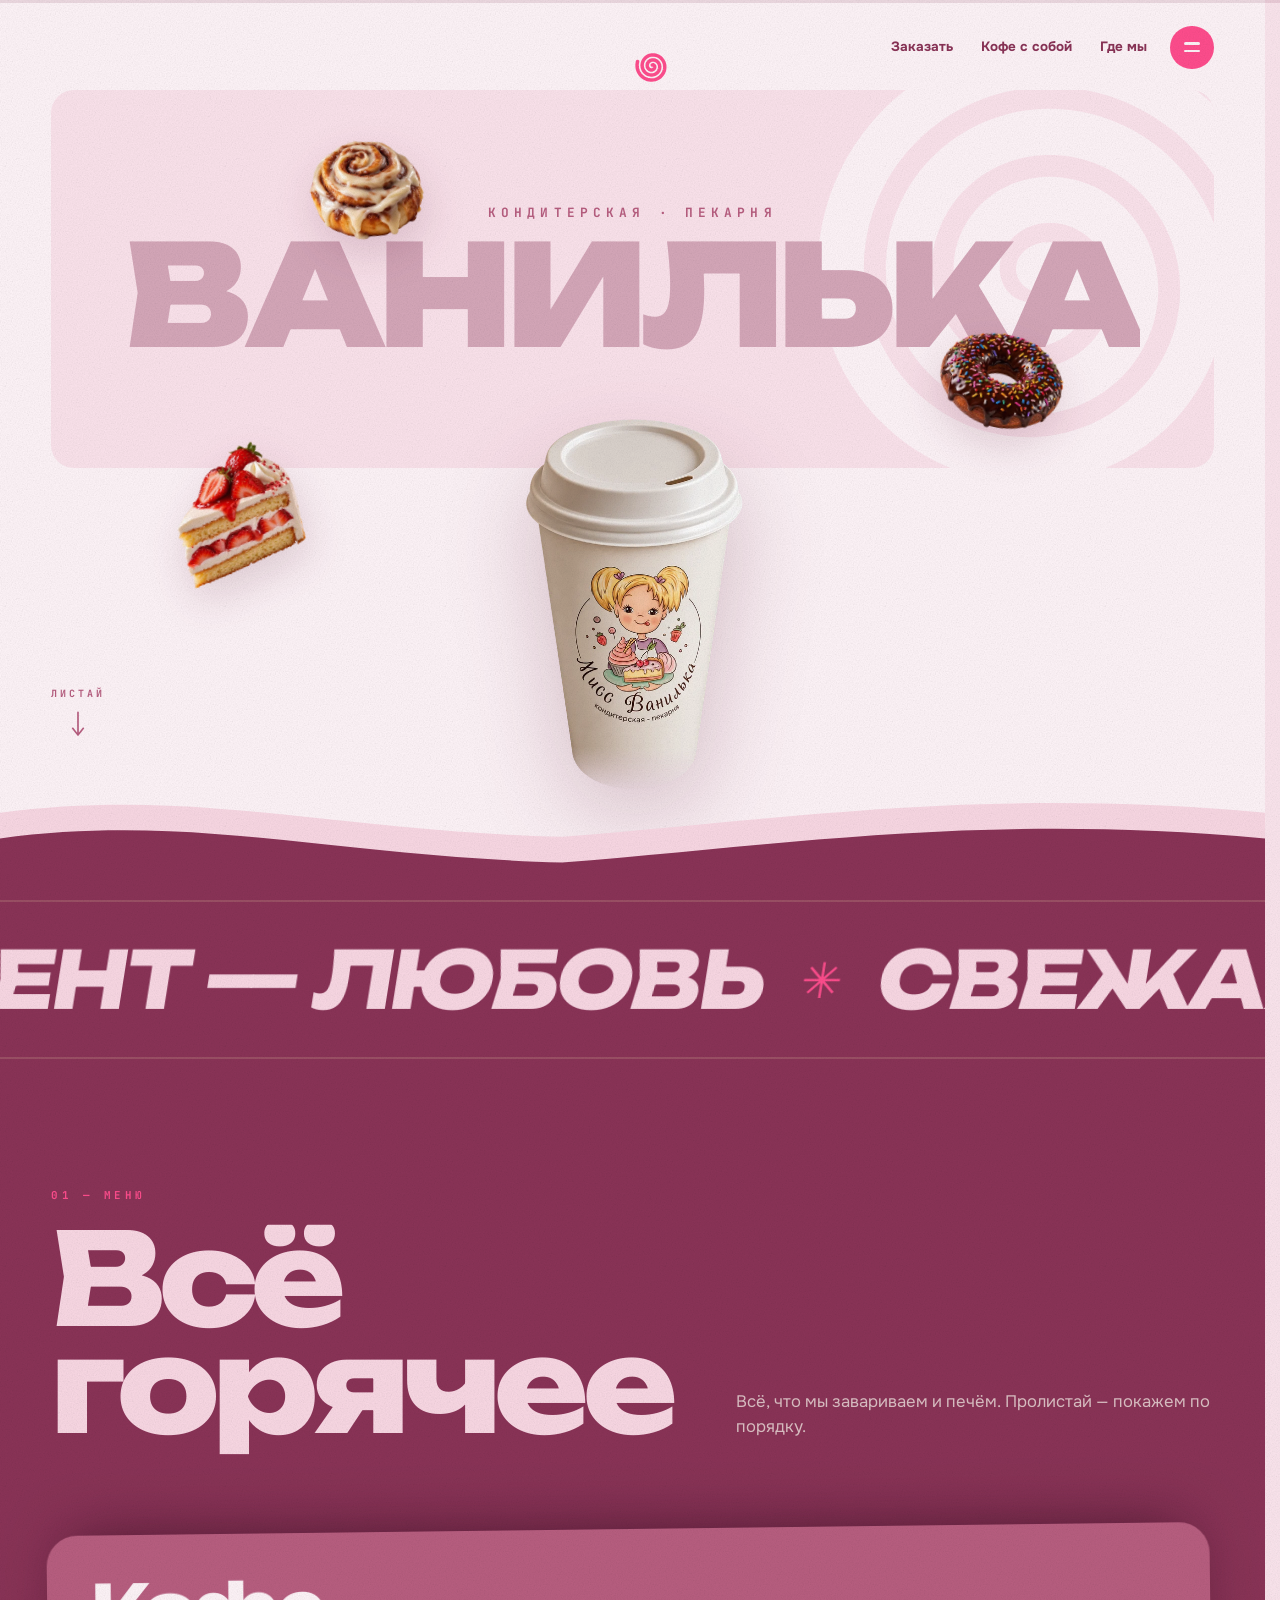
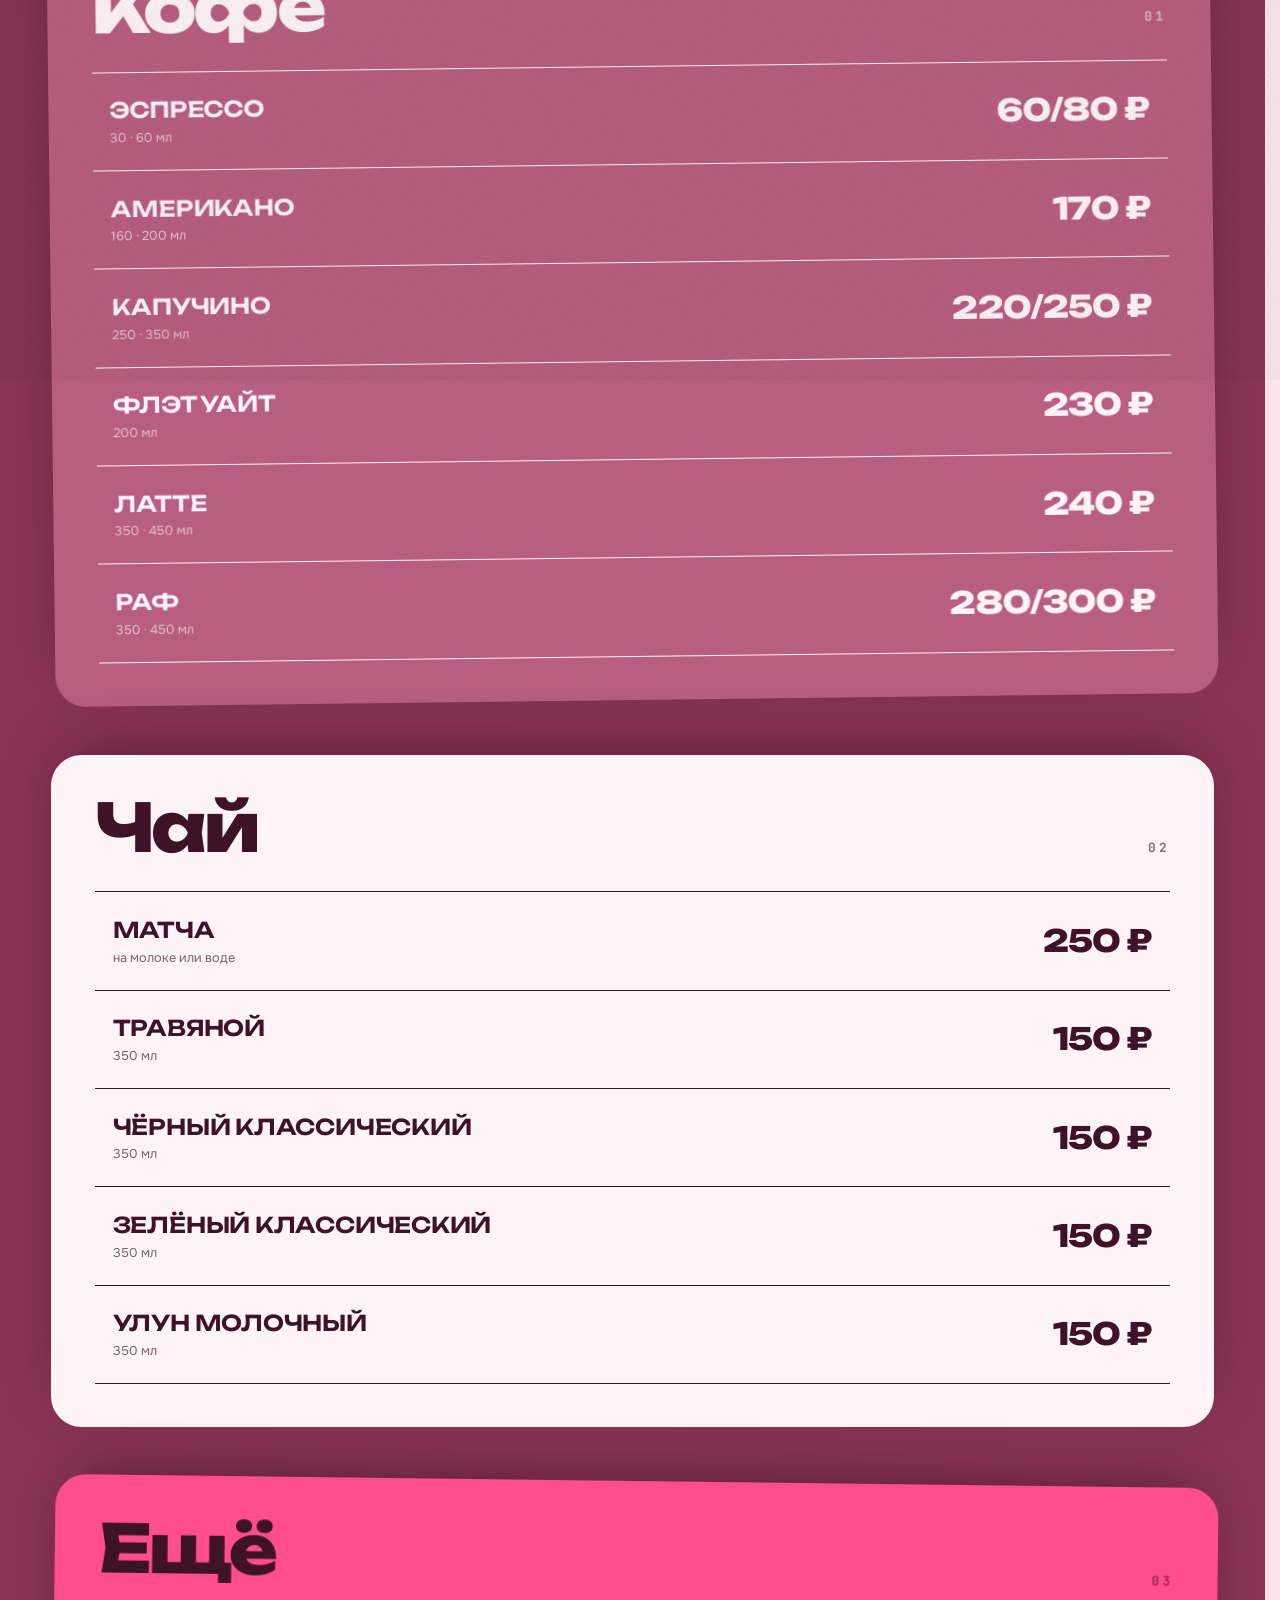
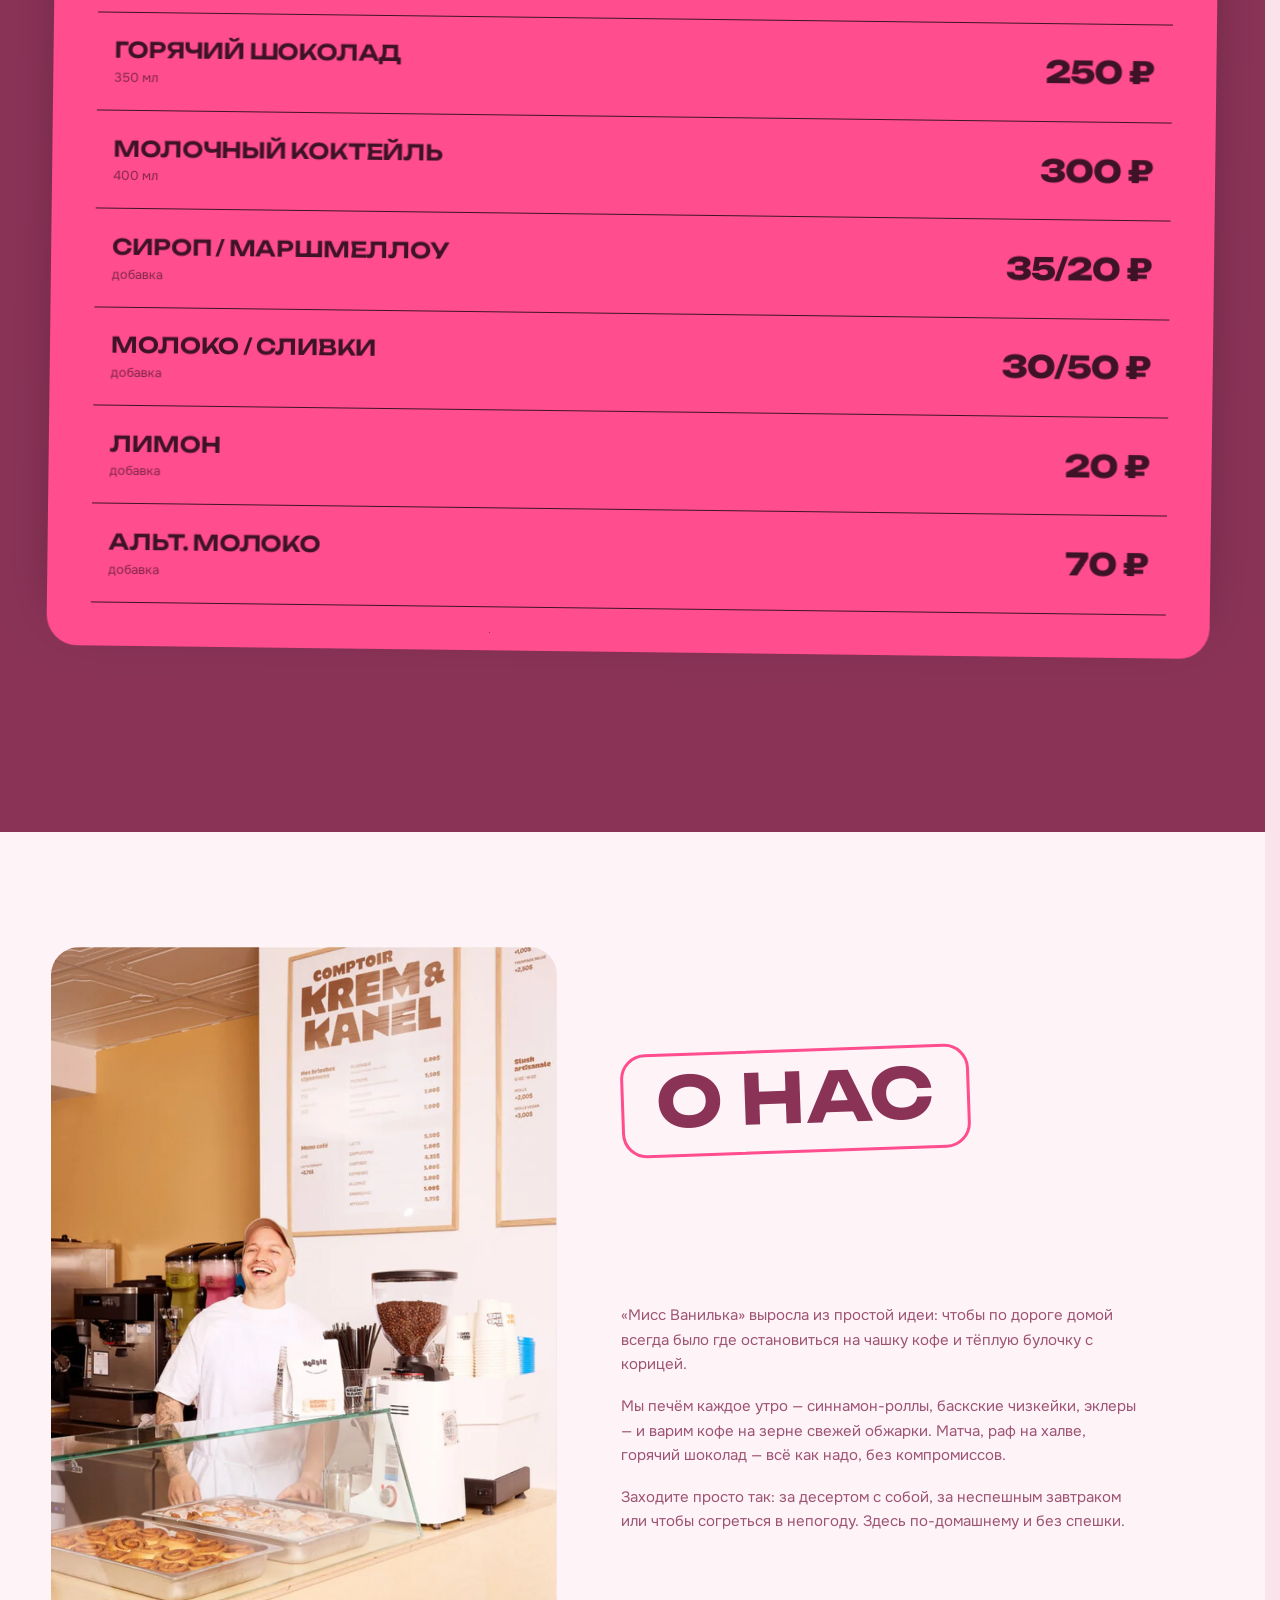
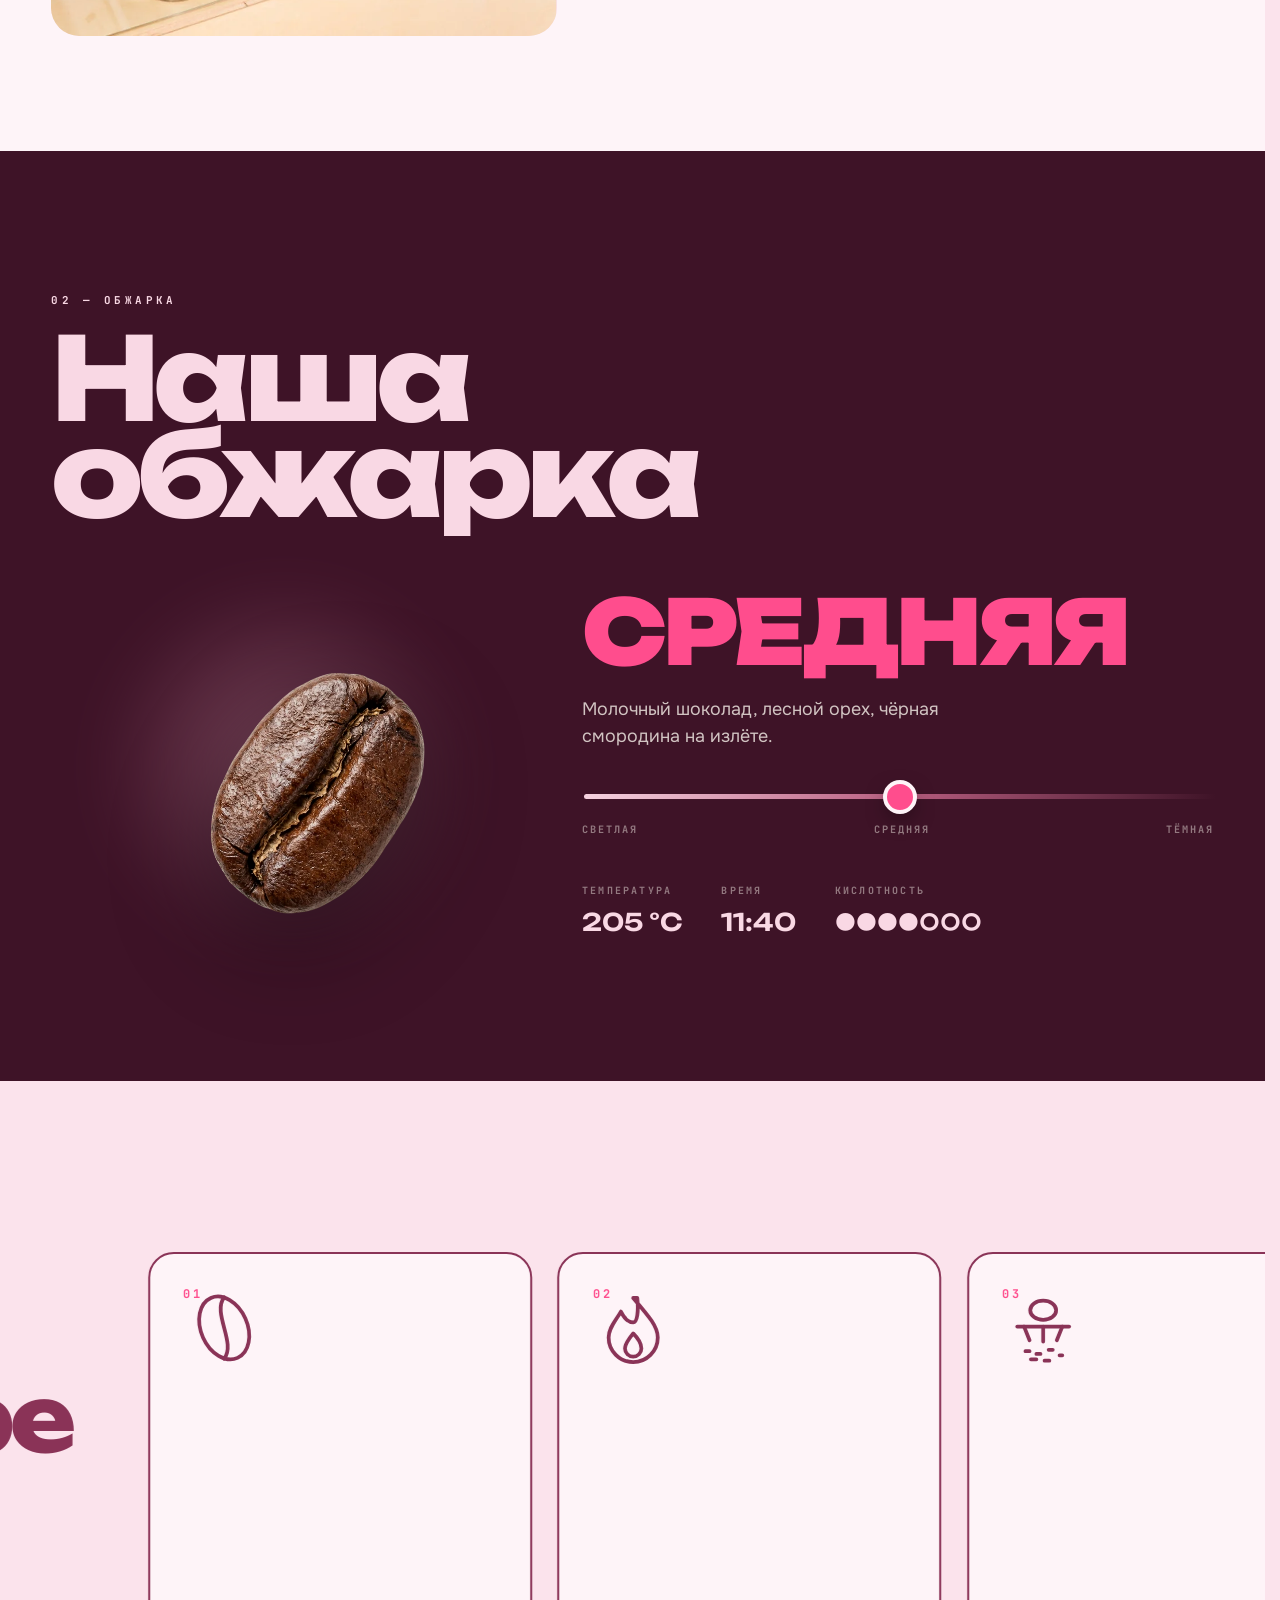
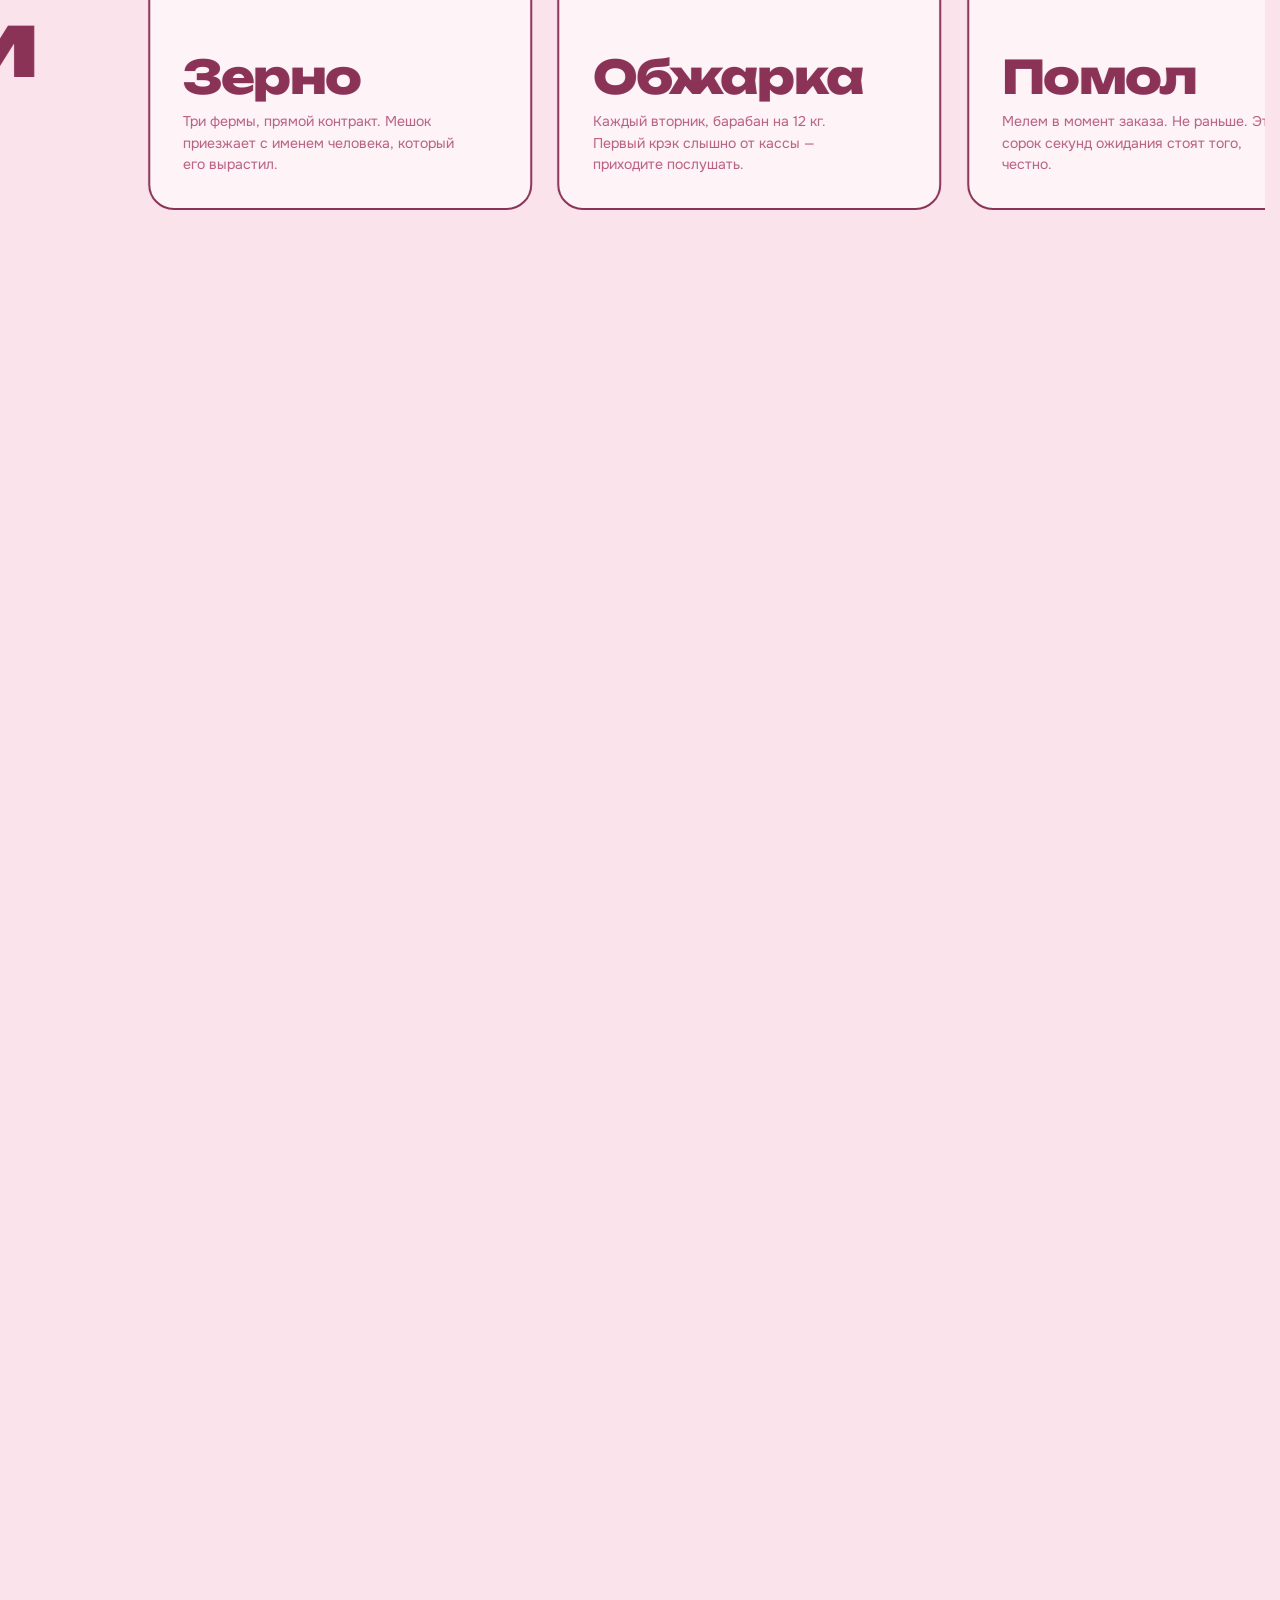
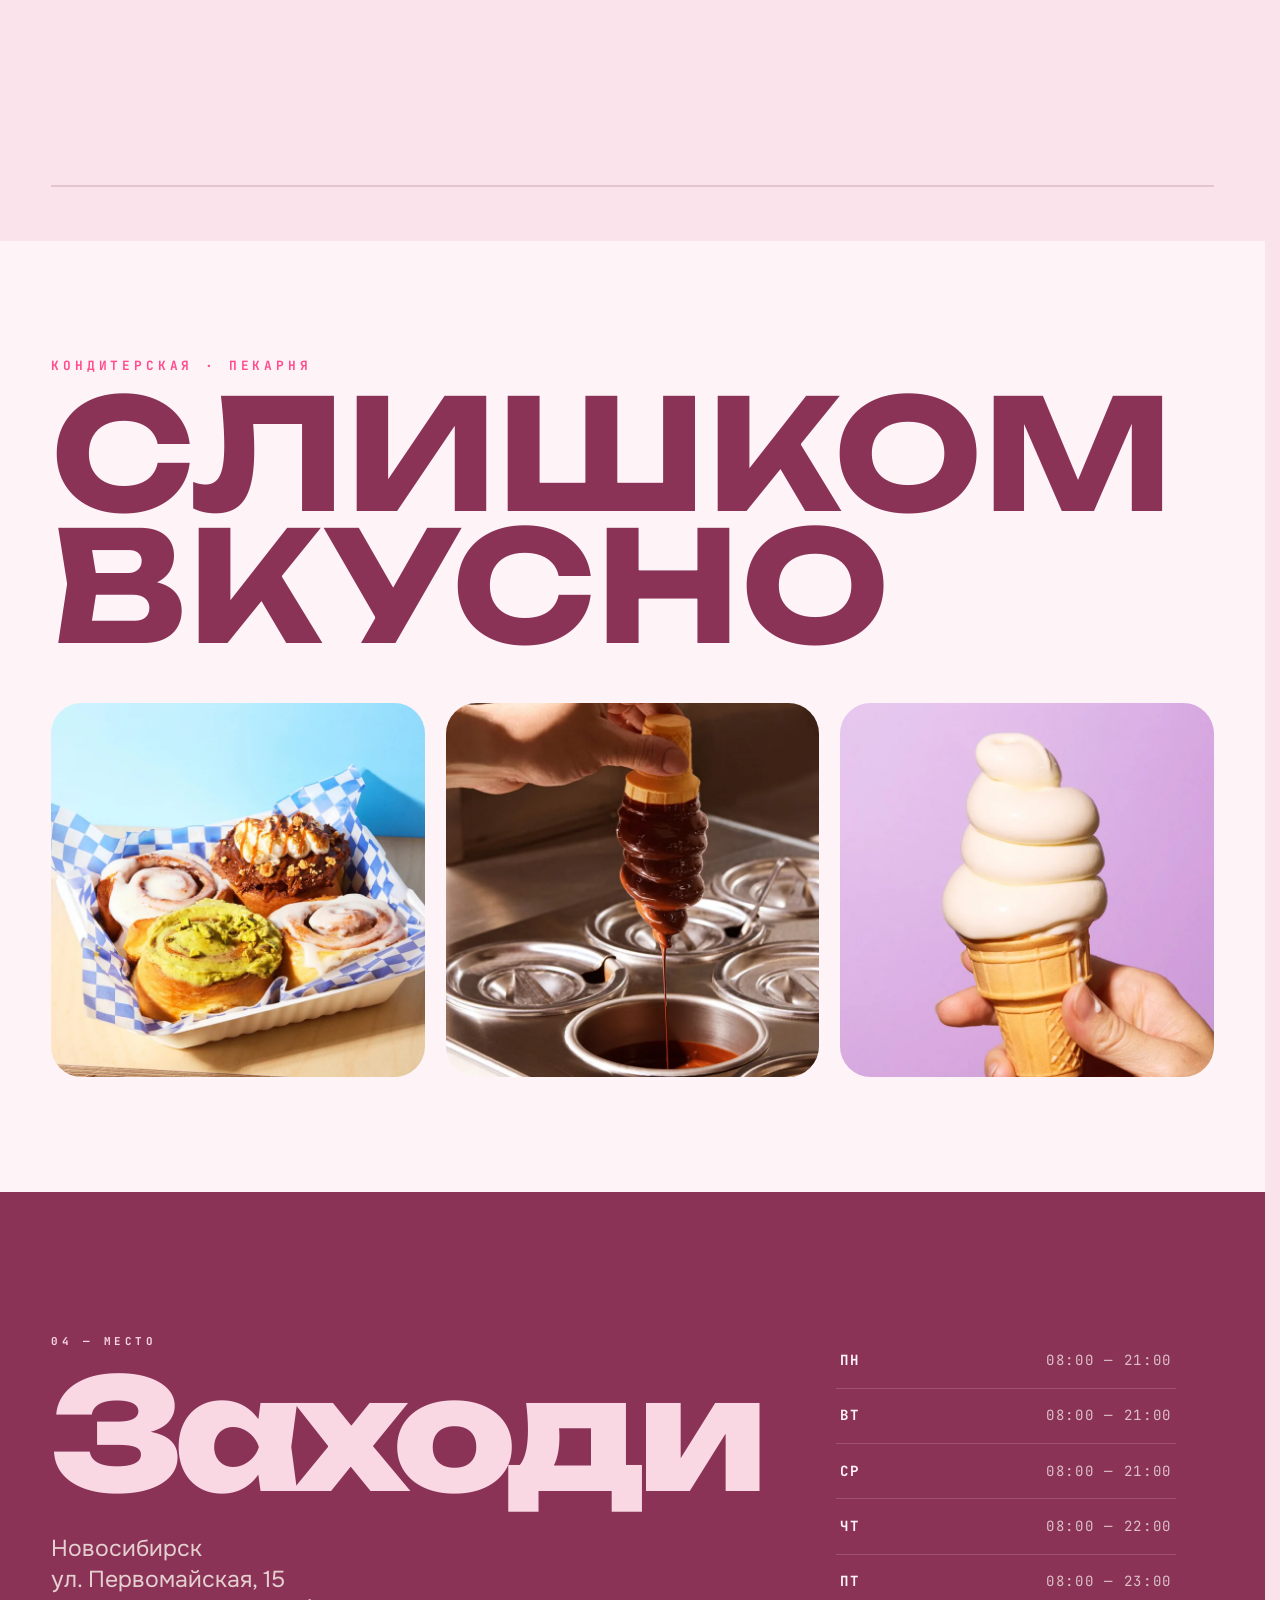
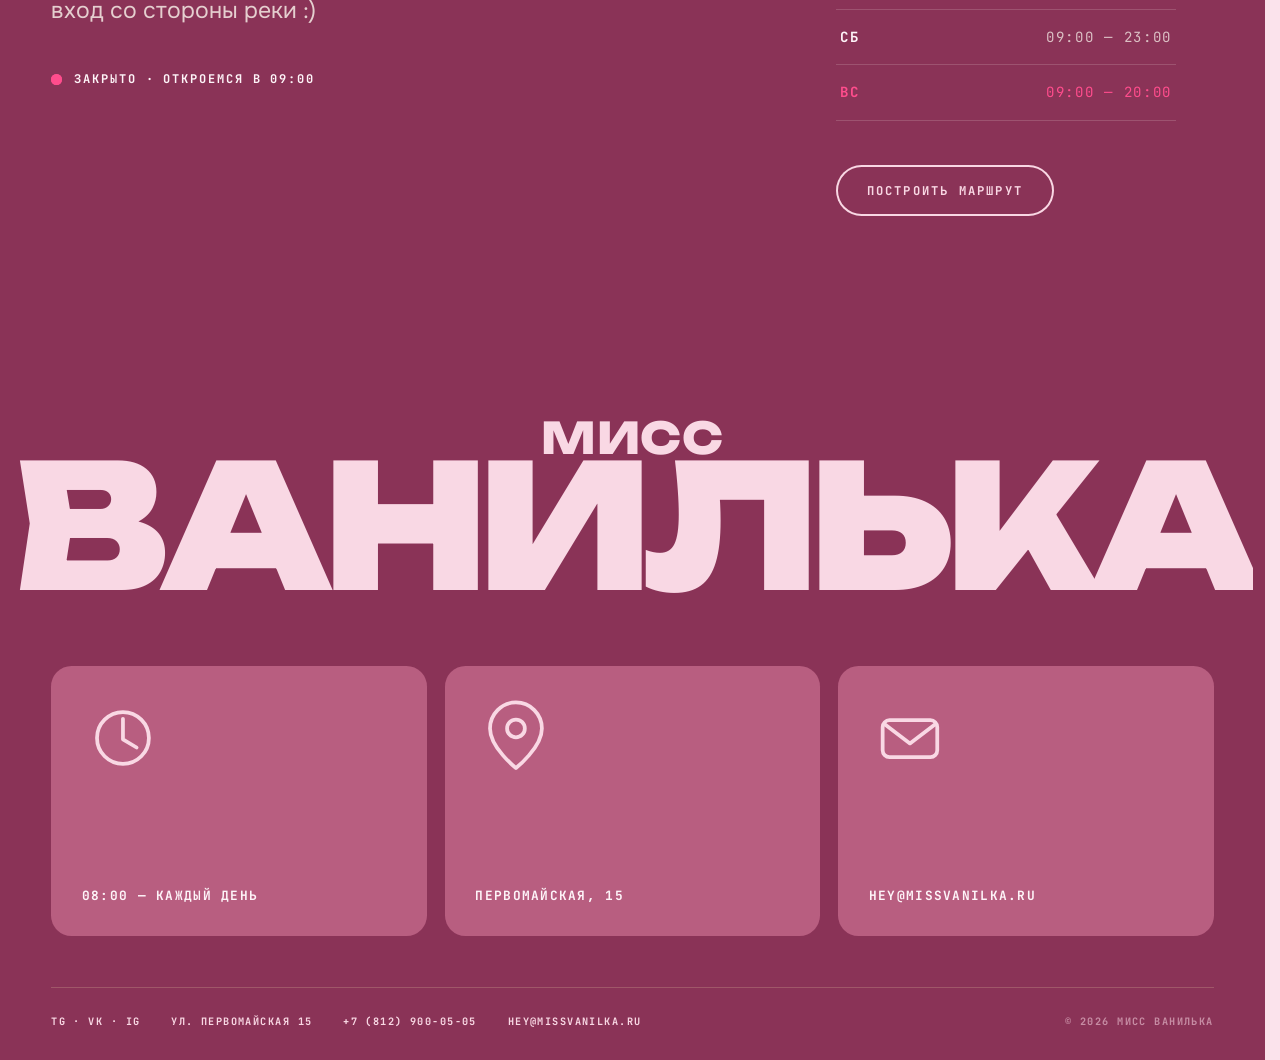
==== commit 1d61a23b: "renamed index html" ====
--- a/index.html
+++ b/index.html
@@ -3,13 +3,13 @@
 <head>
 <meta charset="utf-8">
 <meta name="viewport" content="width=device-width, initial-scale=1, viewport-fit=cover">
-<title>Мисс Ванилька — кондитерская-пекарня</title>
+<title>Мисс Ванилька — розовая версия</title>
 <meta name="description" content="Мисс Ванилька — кондитерская-пекарня. Кофе, матча, горячий шоколад и слишком хорошие десерты.">
-<meta name="theme-color" content="#1E120B">
+<meta name="theme-color" content="#24091A">
 <link rel="preconnect" href="https://fonts.googleapis.com">
 <link rel="preconnect" href="https://fonts.gstatic.com" crossorigin>
 <link href="https://fonts.googleapis.com/css2?family=Fredoka:wght@500;600;700&family=Unbounded:wght@300;400;600;800;900&family=Onest:wght@300;400;500;700&family=JetBrains+Mono:wght@400;700&display=swap" rel="stylesheet">
-<link rel="stylesheet" href="styles.css?v=10">
+<link rel="stylesheet" href="styles-pink.css?v=2">
 </head>
 <body>
 
@@ -151,7 +151,7 @@
       <p class="tag">01 — МЕНЮ</p>
       <h2 class="menu__h" data-reveal="lines">Всё<br>горячее</h2>
     </div>
-    <p class="menu__note" data-reveal>Кофе, чай и всё остальное. Листай — карточки складываются в стопку, как стаканы у кассы.</p>
+    <p class="menu__note" data-reveal>Всё, что мы завариваем и печём. Пролистай — покажем по порядку.</p>
   </div>
 
   <div class="stack">
@@ -258,7 +258,7 @@
       <div class="rpanel rpanel--intro">
         <p class="tag">03 — РИТУАЛ</p>
         <h2 class="rpanel__h">Четыре<br>шага<br>до чашки</h2>
-        <p class="rpanel__p">Скроллишь вниз — едет вбок.</p>
+        <p class="rpanel__p">Как рождается наш кофе</p>
       </div>
 
       <article class="rpanel">
@@ -343,7 +343,7 @@
     <div class="place__col">
       <p class="tag tag--light">04 — МЕСТО</p>
       <h2 class="place__h" data-reveal="lines">Заходи</h2>
-      <p class="place__addr" data-reveal>Санкт-Петербург<br>ул. Рубинштейна, 14<br>первый этаж, зелёная дверь</p>
+      <p class="place__addr" data-reveal>Новосибирск<br>ул. Первомайская, 15<br>вход со стороны реки :)</p>
       <div class="status" id="status">
         <span class="status__dot"></span>
         <span class="status__txt" id="statusTxt">проверяем часы…</span>
@@ -378,13 +378,13 @@
 
   <div class="foot__cards">
     <div class="fcard" data-reveal><svg viewBox="0 0 120 120" class="ico"><circle cx="60" cy="60" r="38"/><path d="M60 32 v30 l20 12"/></svg><span>08:00 — каждый день</span></div>
-    <div class="fcard" data-reveal><svg viewBox="0 0 120 120" class="ico"><path d="M60 104 S22 74 22 46 a38 38 0 0 1 76 0 c0 28-38 58-38 58Z"/><circle cx="60" cy="46" r="13"/></svg><span>Рубинштейна, 14</span></div>
+    <div class="fcard" data-reveal><svg viewBox="0 0 120 120" class="ico"><path d="M60 104 S22 74 22 46 a38 38 0 0 1 76 0 c0 28-38 58-38 58Z"/><circle cx="60" cy="46" r="13"/></svg><span>Первомайская, 15</span></div>
     <div class="fcard" data-reveal><svg viewBox="0 0 120 120" class="ico"><rect x="20" y="34" width="80" height="54" rx="10"/><path d="M23 40 60 68 97 40"/></svg><span>hey@missvanilka.ru</span></div>
   </div>
 
   <div class="foot__bar">
     <span><a href="#" data-cursor="↗">TG</a> · <a href="#" data-cursor="↗">VK</a> · <a href="#" data-cursor="↗">IG</a></span>
-    <span>УЛ. РУБИНШТЕЙНА 14</span>
+    <span>УЛ. Первомайская 15</span>
     <span><a href="tel:+78129000505">+7 (812) 900-05-05</a></span>
     <span><a href="mailto:hey@missvanilka.ru">HEY@MISSVANILKA.RU</a></span>
     <span class="foot__cc">© 2026 МИСС ВАНИЛЬКА</span>
--- a/styles-pink.css
+++ b/styles-pink.css
@@ -0,0 +1,833 @@
+/* ============================================================
+   Мисс Ванилька — кондитерская-пекарня
+   Палитра, типографика, скролл-сцены
+   ============================================================ */
+
+:root{
+  --espresso:#24091A;
+  --bean:#3E1327;
+  --coffee:#8A3357;
+  --coffee-lt:#B85E80;
+  --caramel:#E19AB4;
+  --cream:#FBE3EC;
+  --cream-lt:#FEF4F8;
+  --butter:#F9D8E4;
+  --sky:#D2BEEC;
+  --flame:#FF4D8D;
+
+  --ink:var(--coffee);
+  --bg:var(--cream);
+
+  --font-display:"Unbounded","Onest",system-ui,sans-serif;
+  --font-body:"Onest",system-ui,-apple-system,sans-serif;
+  --font-mono:"JetBrains Mono",ui-monospace,"SFMono-Regular",monospace;
+  --font-round:"Fredoka","Unbounded",system-ui,sans-serif;
+
+  --pad:clamp(18px,4vw,72px);
+  --ease:cubic-bezier(.16,1,.3,1);
+  --ease-io:cubic-bezier(.76,0,.24,1);
+}
+
+*,*::before,*::after{box-sizing:border-box}
+html{scroll-behavior:smooth;-webkit-text-size-adjust:100%;scrollbar-gutter:stable}
+body{
+  margin:0;
+  background:var(--bg);
+  color:var(--ink);
+  font-family:var(--font-body);
+  font-size:clamp(15px,1.05vw,18px);
+  line-height:1.5;
+  overflow-x:hidden;
+  -webkit-font-smoothing:antialiased;
+}
+body.is-locked{overflow:hidden;height:100svh}
+img,svg{display:block;max-width:100%}
+a{color:inherit;text-decoration:none}
+ul{margin:0;padding:0;list-style:none}
+::selection{background:var(--flame);color:var(--cream-lt)}
+
+/* ─── зерно поверх всего ─────────────────────────────────── */
+.grain{
+  position:fixed;inset:-120%;z-index:9998;pointer-events:none;
+  opacity:.42;mix-blend-mode:multiply;
+  background-image:url("data:image/svg+xml,%3Csvg xmlns='http://www.w3.org/2000/svg' width='220' height='220'%3E%3Cfilter id='n'%3E%3CfeTurbulence type='fractalNoise' baseFrequency='.82' numOctaves='4' stitchTiles='stitch'/%3E%3CfeColorMatrix type='saturate' values='0'/%3E%3C/filter%3E%3Crect width='100%25' height='100%25' filter='url(%23n)' opacity='.5'/%3E%3C/svg%3E");
+  animation:grainshift 6s steps(6) infinite;
+}
+@keyframes grainshift{
+  0%{transform:translate(0,0)}    20%{transform:translate(-3%,2%)}
+  40%{transform:translate(2%,-3%)} 60%{transform:translate(-2%,-2%)}
+  80%{transform:translate(3%,1%)}  100%{transform:translate(0,0)}
+}
+
+/* ─── прогресс-полоса скролла ────────────────────────────── */
+.scrollbar{
+  position:fixed;top:0;left:0;right:0;height:3px;z-index:9000;
+  background:color-mix(in srgb,var(--coffee) 14%,transparent);
+}
+.scrollbar i{
+  display:block;height:100%;width:0%;
+  background:linear-gradient(90deg,var(--flame),var(--caramel));
+}
+
+/* ─── курсор ─────────────────────────────────────────────── */
+.cursor{
+  position:fixed;top:0;left:0;z-index:9999;pointer-events:none;
+  width:18px;height:18px;border-radius:50%;
+  background:var(--flame);
+  transform:translate3d(-100px,-100px,0);
+  transition:width .4s var(--ease),height .4s var(--ease),background .3s ease;
+  display:grid;place-items:center;
+  mix-blend-mode:normal;
+}
+.cursor__label{
+  font-family:var(--font-mono);font-size:11px;font-weight:700;
+  letter-spacing:.06em;color:var(--cream-lt);
+  opacity:0;transform:scale(.5);transition:opacity .25s ease,transform .35s var(--ease);
+  white-space:nowrap;text-transform:uppercase;
+}
+.cursor.is-active{width:88px;height:88px;background:var(--coffee)}
+.cursor.is-active .cursor__label{opacity:1;transform:scale(1)}
+@media (hover:none),(pointer:coarse){.cursor{display:none}}
+
+/* ─── прелоадер ──────────────────────────────────────────── */
+.boot{position:fixed;inset:0;z-index:9990;pointer-events:none}
+.boot__panel{position:absolute;left:0;right:0;height:50.5%;background:var(--coffee);transition:transform 1.05s var(--ease-io)}
+.boot__panel--t{top:0}
+.boot__panel--b{bottom:0}
+.boot__core{
+  position:absolute;inset:0;display:grid;place-content:center;justify-items:center;gap:18px;
+  color:var(--butter);transition:opacity .35s ease;
+}
+.boot__bean{width:56px;height:56px;animation:beanspin 1.4s var(--ease-io) infinite}
+@keyframes beanspin{0%{transform:rotate(0) scale(1)}50%{transform:rotate(180deg) scale(.82)}100%{transform:rotate(360deg) scale(1)}}
+.boot__num{font-family:var(--font-mono);font-size:13px;letter-spacing:.3em}
+.boot.is-done .boot__panel--t{transform:translateY(-101%)}
+.boot.is-done .boot__panel--b{transform:translateY(101%)}
+.boot.is-done .boot__core{opacity:0}
+
+/* ─── навигация ──────────────────────────────────────────── */
+.nav{
+  position:absolute;top:0;left:0;right:0;z-index:60;
+  display:flex;align-items:center;justify-content:flex-end;
+  gap:clamp(12px,1.8vw,26px);
+  padding:clamp(14px,2vw,26px) var(--pad);
+}
+.nav > *{opacity:0;transform:translateY(-14px);animation:drop .9s var(--ease) 1.15s forwards}
+@keyframes drop{to{opacity:1;transform:none}}
+.nav__mark{
+  position:absolute;left:50%;top:50%;
+  width:clamp(30px,3vw,46px);color:var(--flame);
+  animation:drop .9s var(--ease) 1.05s forwards,markspin 26s linear infinite 2s;
+  transform:translate(-50%,-50%) translateY(-14px);
+}
+.nav__mark svg{width:100%;height:auto}
+@keyframes markspin{to{rotate:360deg}}
+.nav__links{
+  display:flex;gap:clamp(14px,2.2vw,38px);
+  font-weight:700;font-size:clamp(12px,1.05vw,16px);color:var(--coffee);
+  animation-delay:1.25s;
+}
+.nav__links a{transition:color .25s ease}
+.nav__links a:hover{color:var(--flame)}
+.nav__burger{
+  width:clamp(38px,3.4vw,52px);aspect-ratio:1;border-radius:50%;
+  background:var(--flame);display:grid;place-content:center;gap:5px;
+  animation-delay:1.35s;transition:transform .4s var(--ease);
+}
+.nav__burger:hover{transform:scale(1.1) rotate(90deg)}
+.nav__burger i{display:block;width:clamp(14px,1.3vw,20px);height:2.5px;border-radius:2px;background:var(--cream-lt)}
+@media (max-width:720px){.nav__links{display:none}}
+
+/* ============================================================
+   HERO
+   ============================================================ */
+.hero{
+  position:relative;min-height:100svh;
+  display:flex;flex-direction:column;align-items:center;
+  padding:clamp(84px,10vh,124px) var(--pad) 0;
+  background:var(--cream-lt);
+  overflow:hidden;
+}
+
+.stage{
+  position:relative;width:100%;max-width:1600px;
+  padding-bottom:clamp(120px,20vh,250px);
+  transform:translateY(var(--py,0));will-change:transform;
+}
+
+/* светлая карточка-подложка */
+.panel{
+  position:relative;overflow:hidden;
+  background:var(--cream);
+  border-radius:clamp(16px,1.8vw,32px);
+  min-height:clamp(260px,42vh,500px);
+  display:flex;flex-direction:column;align-items:center;justify-content:center;
+  padding:clamp(22px,3.4vw,54px);
+}
+/* гигантская бледная спираль — как размытый вензель в референсе */
+.panel__mark{
+  position:absolute;right:-7%;top:50%;translate:0 -50%;
+  width:clamp(280px,40vw,720px);height:auto;
+  color:var(--cream-lt);pointer-events:none;
+}
+.panel__eyebrow{
+  position:relative;margin:0 0 clamp(8px,1.6vh,20px);
+  font-family:var(--font-mono);font-weight:700;
+  font-size:clamp(9px,1vw,14px);letter-spacing:.4em;text-transform:uppercase;
+  color:var(--coffee-lt);
+}
+.panel__word{
+  position:relative;margin:0;
+  font-family:var(--font-display);font-weight:900;
+  font-size:clamp(1.9rem,11vw,10.5rem);
+  line-height:.82;letter-spacing:-.05em;text-transform:uppercase;white-space:nowrap;
+  color:color-mix(in srgb,var(--coffee) 34%,var(--cream));
+  overflow:hidden;padding-bottom:.1em;margin-bottom:-.08em;
+}
+.panel__word .ch{
+  display:inline-block;
+  transform:translateY(112%) rotate(8deg);
+  transition:transform 1.15s var(--ease);transition-delay:var(--d,0s);
+}
+.is-booted .panel__word .ch{transform:none}
+
+/* ─── стакан кофе ─── */
+.cupstage{
+  /* опускаем ниже низа сцены — стакан «стоит» на волне,
+     а не перекрывает слово; floats при этом не сдвигаются */
+  position:absolute;left:50%;bottom:calc(-1 * clamp(56px,16vh,158px));z-index:5;
+  width:clamp(190px,22vw,352px);
+  transform:translateX(-50%) translateY(var(--py,0px));
+}
+.cupstage > .cup{
+  opacity:0;translate:0 60px;scale:.92;
+  transition:opacity 1.1s var(--ease) 1s,translate 1.3s var(--ease) 1s,scale 1.3s var(--ease) 1s;
+}
+.is-booted .cupstage > .cup{opacity:1;translate:0;scale:1}
+.cup{
+  filter:drop-shadow(0 38px 44px rgba(90,20,50,.22));
+  rotate:var(--tiltx,0deg);
+  transition:rotate .7s var(--ease);
+}
+.cup{display:block}
+/* у исходного фото кадр обрезан по дну — растушёвываем низ,
+   иначе при скролле из-под волны выезжает плоский срез */
+.cup img{
+  width:100%;height:auto;
+  -webkit-mask-image:linear-gradient(to bottom,#000 88%,transparent 100%);
+          mask-image:linear-gradient(to bottom,#000 88%,transparent 100%);
+}
+
+/* пар */
+.steam{
+  position:absolute;left:50%;top:-16%;translate:-50% 0;
+  width:42%;height:26%;display:flex;justify-content:space-between;
+  pointer-events:none;z-index:4;filter:blur(7px);opacity:.7;
+}
+.steam i{
+  display:block;width:clamp(8px,1.1vw,15px);height:100%;border-radius:99px;
+  background:linear-gradient(to top,rgba(138,51,87,.34),rgba(138,51,87,0));
+  transform-origin:bottom center;
+  animation:steamrise 4.2s ease-in-out infinite;opacity:0;
+}
+.steam i:nth-child(2){animation-delay:.7s;height:78%;align-self:flex-end}
+.steam i:nth-child(3){animation-delay:1.5s;height:92%;align-self:flex-end}
+.steam i:nth-child(4){animation-delay:2.3s;height:70%;align-self:flex-end}
+@keyframes steamrise{
+  0%{opacity:0;transform:translateY(24%) scaleY(.5) skewX(0deg)}
+  25%{opacity:.85}
+  60%{transform:translateY(-14%) scaleY(1) skewX(7deg)}
+  100%{opacity:0;transform:translateY(-42%) scaleY(1.25) skewX(-8deg)}
+}
+
+/* ─── зёрна и выпечка с параллаксом ─── */
+.floats{position:absolute;inset:0;z-index:4;pointer-events:none}
+.float{
+  position:absolute;left:var(--x);top:var(--y);width:var(--w);
+  transform:translate(-50%,-50%) translateY(var(--py,0px))
+            rotate(calc(var(--r,0deg) + var(--pr,0deg)));
+  opacity:0;animation:floatin 1s var(--ease) forwards;
+  animation-delay:calc(1.15s + var(--i,0)*.08s);
+  filter:drop-shadow(0 16px 20px rgba(90,20,50,.16));
+  will-change:transform;
+}
+.float picture{display:contents}
+.float img{width:100%;height:auto}
+@keyframes floatin{to{opacity:1}}
+
+/* ─── подсказка «листай» ─── */
+.scrollhint{
+  position:absolute;left:var(--pad);bottom:clamp(110px,18vh,190px);z-index:6;
+  display:flex;flex-direction:column;align-items:center;gap:10px;
+  font-family:var(--font-mono);font-size:10px;font-weight:700;letter-spacing:.3em;
+  color:var(--coffee-lt);opacity:0;animation:drop .9s var(--ease) 1.9s forwards;
+}
+.scrollhint svg{width:16px;animation:bob 2.2s var(--ease-io) infinite}
+@keyframes bob{0%,100%{transform:translateY(0)}50%{transform:translateY(9px)}}
+@media (max-width:1100px){.scrollhint{display:none}}
+
+/* волна-переход в тёмную часть */
+/* волна-переход: передний план над hero, «наезжает» при скролле */
+.wavelead{
+  --wh:clamp(80px,13vw,200px);
+  position:relative;z-index:5;
+  height:var(--wh);margin-top:calc(-1 * var(--wh));
+  pointer-events:none;
+}
+.wave{position:absolute;inset:0;width:100%;height:100%;display:block}
+.wave__a{fill:var(--butter)}
+.wave__b{fill:var(--coffee)}
+
+/* послойность: hero уходит вниз, всё после него — поверх */
+#hero{z-index:0}
+.ticker,.menu,.about,.roast,.ritual,.gallery,.place,.foot{position:relative;z-index:1}
+
+/* ============================================================
+   БЕГУЩАЯ СТРОКА
+   ============================================================ */
+.ticker{
+  background:var(--coffee);color:var(--butter);
+  padding:clamp(6px,1.4vw,20px) 0;overflow:hidden;
+  border-block:2px solid rgba(242,227,174,.16);
+}
+.ticker__track{display:flex;width:max-content;will-change:transform}
+.ticker__row{
+  display:flex;align-items:center;gap:clamp(20px,3vw,52px);
+  padding-right:clamp(20px,3vw,52px);
+  font-family:var(--font-display);font-weight:800;
+  font-size:clamp(28px,6.2vw,86px);letter-spacing:-.03em;text-transform:uppercase;
+  white-space:nowrap;
+}
+.ticker__row b{color:var(--flame);font-size:.62em;animation:stampspin 9s linear infinite;display:inline-block}
+
+/* ============================================================
+   МЕНЮ
+   ============================================================ */
+.tag{
+  font-family:var(--font-mono);font-size:clamp(10px,.85vw,12px);
+  font-weight:700;letter-spacing:.32em;text-transform:uppercase;
+  color:var(--flame);margin:0 0 clamp(14px,2.4vh,28px);
+}
+.tag--light{color:var(--butter)}
+
+.menu{background:var(--coffee);color:var(--cream-lt);padding:clamp(60px,10vw,140px) var(--pad) clamp(80px,14vw,180px)}
+.menu__intro{max-width:1500px;margin:0 auto clamp(40px,7vw,90px);display:grid;grid-template-columns:1fr;gap:clamp(16px,3vw,40px)}
+@media (min-width:1000px){.menu__intro{grid-template-columns:1.15fr .85fr;align-items:end}}
+
+.menu__h{
+  margin:0;font-family:var(--font-display);font-weight:800;
+  font-size:clamp(3.2rem,10vw,10rem);line-height:.84;letter-spacing:-.05em;
+  color:var(--butter);
+}
+.menu__note{margin:0;max-width:46ch;font-size:clamp(15px,1.3vw,20px);color:rgba(251,246,238,.72)}
+
+/* стопка карточек */
+.stack{max-width:1500px;margin:0 auto;display:flex;flex-direction:column;gap:clamp(30px,6vh,70px)}
+.card{
+  position:sticky;
+  top:calc(9vh + var(--i) * 26px);
+  background:var(--coffee-lt);color:var(--cream-lt);
+  border-radius:clamp(20px,2.4vw,40px);
+  padding:clamp(24px,3.4vw,58px);
+  box-shadow:0 -18px 60px -24px rgba(45,10,28,.7);
+  transform:rotate(calc((var(--i) - 1) * .7deg));
+  transition:transform .5s var(--ease);
+}
+.card--cream{background:var(--cream-lt);color:var(--bean)}
+.card--flame{background:var(--flame);color:#3E1327}
+.card__top{display:flex;justify-content:space-between;align-items:baseline;gap:20px;margin-bottom:clamp(18px,2.6vw,38px)}
+.card__top h3{
+  margin:0;font-family:var(--font-display);font-weight:800;
+  font-size:clamp(2rem,5.2vw,4.6rem);line-height:.9;letter-spacing:-.04em;
+}
+.card__num{font-family:var(--font-mono);font-size:clamp(11px,1vw,14px);font-weight:700;letter-spacing:.24em;opacity:.6}
+
+.list li{
+  position:relative;isolation:isolate;
+  display:grid;grid-template-columns:1fr auto;
+  grid-template-areas:"n p" "d p";
+  gap:2px clamp(14px,2vw,36px);align-items:center;
+  padding:clamp(14px,1.7vw,26px) clamp(10px,1.4vw,22px);
+  border-top:1.5px solid currentColor;
+  border-image:linear-gradient(90deg,currentColor,currentColor) 1;
+  border-radius:12px;
+  transition:color .35s var(--ease);
+  overflow:hidden;
+}
+.list li::before{
+  content:"";position:absolute;inset:0;z-index:-1;
+  background:var(--bean);border-radius:12px;
+  transform:scaleY(0);transform-origin:bottom;
+  transition:transform .45s var(--ease);
+}
+.card--cream .list li::before,.card--flame .list li::before{background:var(--coffee)}
+.list li:hover::before{transform:scaleY(1)}
+.list li:hover{color:var(--butter);border-top-color:transparent}
+.list li:last-child{border-bottom:1.5px solid currentColor}
+.list li:last-child:hover{border-bottom-color:transparent}
+
+.list__n{grid-area:n;font-family:var(--font-display);font-weight:600;font-size:clamp(15px,1.7vw,26px);letter-spacing:-.01em}
+.list__d{grid-area:d;font-size:clamp(12px,1vw,15px);opacity:.66}
+.list__p{
+  grid-area:p;font-family:var(--font-display);font-weight:800;
+  font-size:clamp(18px,2.4vw,38px);letter-spacing:-.03em;white-space:nowrap;
+  transition:transform .45s var(--ease),color .35s ease;
+}
+.list li:hover .list__p{transform:scale(1.12) translateX(-4px);color:var(--flame)}
+
+/* ============================================================
+   ОБЖАРКА
+   ============================================================ */
+.roast{
+  background:var(--bean);color:var(--cream-lt);
+  padding:clamp(70px,11vw,160px) var(--pad);
+  --bean-fill:#E19AB4;--bean-line:#8A3357;
+  transition:background .6s ease;
+}
+.roast__head{max-width:1500px;margin:0 auto clamp(30px,6vw,70px)}
+.roast__h{
+  margin:0;font-family:var(--font-display);font-weight:800;
+  font-size:clamp(2.8rem,9vw,9rem);line-height:.84;letter-spacing:-.05em;color:var(--butter);
+}
+.roast__body{
+  max-width:1500px;margin:0 auto;
+  display:grid;gap:clamp(30px,5vw,80px);align-items:center;
+  grid-template-columns:1fr;
+}
+@media (min-width:900px){.roast__body{grid-template-columns:.85fr 1.15fr}}
+
+.roast__visual{display:grid;place-items:center;position:relative}
+.beanwrap{position:relative;width:clamp(180px,22vw,320px);display:grid;place-items:center}
+.beanbig{display:block;width:100%;filter:drop-shadow(0 30px 50px rgba(0,0,0,.45));animation:beanfloat 7s ease-in-out infinite}
+.beanbig img{width:100%;height:auto;filter:var(--bean-filter,none);transition:filter .45s ease}
+@keyframes beanfloat{0%,100%{transform:translateY(0) rotate(-2deg)}50%{transform:translateY(-18px) rotate(3deg)}}
+.beanglow{
+  position:absolute;width:150%;aspect-ratio:1;border-radius:50%;
+  background:radial-gradient(circle,var(--caramel),transparent 62%);
+  opacity:.4;filter:blur(30px);
+  transition:background .6s ease;
+}
+
+.roast__panel{display:flex;flex-direction:column;gap:clamp(14px,2vw,26px)}
+.roast__level{
+  font-family:var(--font-display);font-weight:900;
+  font-size:clamp(2.4rem,7vw,6.4rem);line-height:.86;letter-spacing:-.05em;
+  color:var(--flame);
+}
+.roast__notes{margin:0;max-width:34ch;font-size:clamp(15px,1.4vw,21px);color:rgba(251,246,238,.78);min-height:3em}
+
+.slider{position:relative;padding-top:8px}
+.slider input[type=range]{
+  -webkit-appearance:none;appearance:none;width:100%;height:5px;border-radius:99px;
+  background:linear-gradient(90deg,#F6D2E0,#B85E80,#3E1327);
+  outline:none;cursor:grab;
+}
+.slider input[type=range]:active{cursor:grabbing}
+.slider input[type=range]::-webkit-slider-thumb{
+  -webkit-appearance:none;width:34px;height:34px;border-radius:50%;
+  background:var(--flame);border:4px solid var(--cream-lt);cursor:grab;
+  box-shadow:0 8px 22px -6px rgba(0,0,0,.6);
+  transition:transform .25s var(--ease);
+}
+.slider input[type=range]::-webkit-slider-thumb:hover{transform:scale(1.18)}
+.slider input[type=range]::-moz-range-thumb{
+  width:26px;height:26px;border-radius:50%;
+  background:var(--flame);border:4px solid var(--cream-lt);cursor:grab;
+}
+.slider__labels{
+  display:flex;justify-content:space-between;margin-top:16px;
+  font-family:var(--font-mono);font-size:clamp(9px,.8vw,11px);font-weight:700;
+  letter-spacing:.2em;color:rgba(251,246,238,.45);
+}
+
+.specs{display:flex;flex-wrap:wrap;gap:clamp(18px,3vw,52px);margin:clamp(8px,2vw,20px) 0 0}
+.specs div{display:flex;flex-direction:column;gap:6px}
+.specs dt{font-family:var(--font-mono);font-size:10px;font-weight:700;letter-spacing:.22em;color:rgba(251,246,238,.45)}
+.specs dd{margin:0;font-family:var(--font-display);font-weight:600;font-size:clamp(17px,1.9vw,28px);color:var(--butter)}
+
+/* ============================================================
+   РИТУАЛ · горизонтальный скролл
+   ============================================================ */
+.ritual{position:relative;height:440vh;background:var(--cream)}
+.ritual__pin{position:sticky;top:0;height:100svh;overflow:hidden;display:flex;align-items:center}
+.ritual__track{display:flex;align-items:stretch;gap:clamp(16px,2vw,34px);padding:0 var(--pad);will-change:transform}
+
+.rpanel{
+  flex:0 0 auto;width:clamp(260px,30vw,430px);
+  background:var(--cream-lt);border:2px solid var(--coffee);
+  border-radius:clamp(18px,2vw,34px);
+  padding:clamp(24px,2.6vw,44px);
+  display:flex;flex-direction:column;justify-content:flex-end;gap:14px;
+  min-height:clamp(380px,62vh,620px);
+}
+.rpanel--intro,.rpanel--end{background:transparent;border:none;justify-content:center;width:clamp(280px,36vw,580px);padding-left:0}
+.nowrap{white-space:nowrap}
+.rpanel__h{
+  margin:0;font-family:var(--font-display);font-weight:800;
+  font-size:clamp(2.6rem,7vw,6.4rem);line-height:.84;letter-spacing:-.05em;color:var(--coffee);
+}
+.rpanel__h--big{font-size:clamp(3.4rem,9vw,8.4rem);color:var(--flame)}
+.rpanel__p{margin:12px 0 0;font-family:var(--font-mono);font-size:12px;letter-spacing:.2em;text-transform:uppercase;color:var(--coffee-lt)}
+.rpanel__idx{
+  position:absolute;font-family:var(--font-mono);font-size:12px;font-weight:700;letter-spacing:.24em;
+  color:var(--flame);
+}
+.rpanel{position:relative}
+.rpanel__idx{top:clamp(20px,2.4vw,34px);left:clamp(24px,2.6vw,44px)}
+.rpanel h3{
+  margin:0;font-family:var(--font-display);font-weight:800;
+  font-size:clamp(1.9rem,3.6vw,3.4rem);line-height:.9;letter-spacing:-.04em;color:var(--coffee);
+}
+.rpanel p{margin:0;font-size:clamp(13px,1.1vw,17px);color:var(--coffee-lt);max-width:32ch}
+.ico{width:clamp(64px,6.4vw,112px);height:auto;margin-bottom:auto;fill:none;stroke:var(--coffee);stroke-width:5.5;stroke-linecap:round;stroke-linejoin:round}
+.rpanel--end .btn{margin-top:22px;align-self:flex-start}
+
+.ritual__progress{
+  position:absolute;bottom:6vh;left:var(--pad);right:var(--pad);height:2px;
+  background:color-mix(in srgb,var(--coffee) 18%,transparent);
+}
+.ritual__progress i{display:block;height:100%;width:0;background:var(--flame)}
+
+/* кнопка */
+.btn{
+  position:relative;isolation:isolate;overflow:hidden;
+  display:inline-flex;align-items:center;justify-content:center;
+  padding:clamp(14px,1.3vw,20px) clamp(24px,2.4vw,42px);
+  border-radius:99px;background:var(--coffee);color:var(--cream-lt);
+  font-family:var(--font-mono);font-size:clamp(11px,.95vw,13px);font-weight:700;
+  letter-spacing:.18em;text-transform:uppercase;
+  transition:transform .35s var(--ease),color .3s ease;
+  will-change:transform;
+}
+.btn::before{
+  content:"";position:absolute;inset:0;z-index:-1;background:var(--flame);
+  transform:translateY(101%);transition:transform .5s var(--ease);
+}
+.btn:hover::before{transform:none}
+.btn span{position:relative}
+.btn--ghost{background:transparent;color:var(--butter);box-shadow:inset 0 0 0 2px currentColor}
+.btn--ghost:hover{color:var(--cream-lt)}
+
+
+/* ============================================================
+   МЕСТО
+   ============================================================ */
+.place{background:var(--coffee);color:var(--cream-lt);padding:clamp(70px,11vw,160px) var(--pad)}
+.place__grid{max-width:1500px;margin:0 auto;display:grid;gap:clamp(36px,6vw,90px);grid-template-columns:1fr}
+@media (min-width:900px){.place__grid{grid-template-columns:1.1fr .9fr}}
+.place__h{
+  margin:0 0 clamp(18px,3vw,36px);font-family:var(--font-display);font-weight:800;
+  font-size:clamp(3.4rem,12vw,11rem);line-height:.82;letter-spacing:-.055em;color:var(--butter);
+}
+.place__addr{margin:0;font-size:clamp(17px,1.8vw,28px);line-height:1.35;color:rgba(251,246,238,.8)}
+
+.status{display:inline-flex;align-items:center;gap:12px;margin-top:clamp(24px,4vw,44px);
+  font-family:var(--font-mono);font-size:12px;font-weight:700;letter-spacing:.16em;text-transform:uppercase}
+.status__dot{width:11px;height:11px;border-radius:50%;background:var(--flame);position:relative}
+.status__dot::after{content:"";position:absolute;inset:0;border-radius:50%;background:inherit;animation:ping 1.9s var(--ease-io) infinite}
+@keyframes ping{0%{transform:scale(1);opacity:.7}100%{transform:scale(3.2);opacity:0}}
+.status.is-open .status__dot{background:#8ED17F}
+
+.hours{width:100%;border-collapse:collapse;font-family:var(--font-mono);font-size:clamp(12px,1.1vw,15px)}
+.hours th,.hours td{padding:clamp(10px,1.3vw,17px) 4px;border-bottom:1px solid rgba(251,246,238,.16);text-align:left;font-weight:700;letter-spacing:.12em}
+.hours td{text-align:right;font-weight:400;color:rgba(251,246,238,.72)}
+.hours tr.is-today th,.hours tr.is-today td{color:var(--flame)}
+.place__col--hours .btn{margin-top:clamp(24px,4vw,44px)}
+
+/* ============================================================
+   ПОДВАЛ
+   ============================================================ */
+.foot{background:var(--coffee);color:var(--butter);padding:clamp(30px,5vw,70px) var(--pad) clamp(18px,2.4vw,34px);overflow:hidden}
+.foot__logo{display:flex;flex-direction:column;align-items:center;line-height:.8}
+.foot__small{font-family:var(--font-display);font-weight:800;font-size:clamp(1.1rem,3.4vw,3.6rem);letter-spacing:.02em}
+.foot__big{
+  font-family:var(--font-display);font-weight:900;
+  font-size:clamp(2.3rem,13.5vw,12rem);letter-spacing:-.055em;
+  display:block;overflow:hidden;padding-bottom:.12em;white-space:nowrap;
+}
+.foot__big .ch{display:inline-block;transform:translateY(105%);transition:transform 1.1s var(--ease) var(--d,0s)}
+.foot__big.is-in .ch{transform:none}
+
+.foot__cards{display:grid;gap:clamp(12px,1.4vw,22px);grid-template-columns:1fr;margin:clamp(26px,4vw,52px) 0}
+@media (min-width:760px){.foot__cards{grid-template-columns:repeat(3,1fr)}}
+.fcard{
+  background:var(--coffee-lt);border-radius:clamp(14px,1.6vw,26px);
+  padding:clamp(20px,2.4vw,34px);
+  display:flex;flex-direction:column;gap:clamp(30px,5vw,70px);
+  min-height:clamp(160px,22vw,270px);
+  transition:transform .5s var(--ease),background .4s ease;
+}
+.fcard:hover{transform:translateY(-8px);background:var(--caramel)}
+.fcard .ico{stroke:var(--butter);margin:0}
+.fcard span{margin-top:auto;font-family:var(--font-mono);font-size:clamp(11px,1vw,14px);font-weight:700;letter-spacing:.1em;text-transform:uppercase;color:var(--cream-lt)}
+
+.foot__bar{
+  display:flex;flex-wrap:wrap;gap:8px clamp(16px,2.4vw,40px);align-items:center;
+  padding-top:clamp(16px,2vw,26px);border-top:1px solid rgba(242,227,174,.2);
+  font-family:var(--font-mono);font-size:clamp(9px,.8vw,12px);font-weight:700;
+  letter-spacing:.14em;text-transform:uppercase;
+}
+.foot__bar a{transition:color .2s}
+.foot__bar a:hover{color:var(--flame)}
+.foot__cc{margin-left:auto;opacity:.55}
+
+/* ============================================================
+   Появления
+   ============================================================ */
+[data-reveal]{opacity:0;transform:translateY(28px);transition:opacity .9s var(--ease),transform 1s var(--ease)}
+[data-reveal].is-in{opacity:1;transform:none}
+[data-reveal="lines"]{clip-path:inset(0 0 100% 0);opacity:1;transform:none;transition:clip-path 1.1s var(--ease)}
+[data-reveal="lines"].is-in{clip-path:inset(0 0 -12% 0)}
+
+/* ============================================================
+   Адаптив
+   ============================================================ */
+@media (max-width:900px){
+  .ritual{height:auto}
+  .ritual__pin{position:static;height:auto;padding:clamp(60px,12vw,100px) 0}
+  .ritual__track{flex-direction:column;transform:none !important;gap:18px;padding:0 var(--pad)}
+  .rpanel{width:100%;min-height:0}
+  .rpanel--intro,.rpanel--end{padding-left:0}
+  .ritual__progress{display:none}
+  .card{top:calc(6vh + var(--i) * 16px)}
+  .list li{grid-template-columns:1fr;grid-template-areas:"n" "d" "p";gap:4px}
+  .list__p{margin-top:6px}
+  .list li:hover .list__p{transform:scale(1.06)}
+}
+
+@media (max-width:640px){
+  /* на телефоне hero не тянем на весь экран — иначе зияет пустота */
+  .hero{min-height:auto;padding-bottom:clamp(74px,17vw,120px)}
+  .stage{padding-bottom:clamp(120px,44vw,205px)}
+  .panel{min-height:clamp(190px,34vh,300px)}
+  .panel__word{font-size:12vw}
+  .cupstage{width:min(46vw,200px);bottom:calc(-1 * clamp(14px,5vw,32px))}
+  /* позиции заданы инлайн — на узком экране их надо перебить */
+  .float:nth-child(1){--x:13% !important;--y:13% !important}
+  .float:nth-child(2){--x:13% !important;--y:66% !important}
+  .float:nth-child(3){--x:88% !important;--y:57% !important}
+  /* на узком экране декор теснит текст — оставляем шесть штук из восьми */
+  .float{filter:none}
+  .float:nth-child(4),.float:nth-child(8){display:none}
+  .foot__cards{gap:10px}
+  .fcard{min-height:0;gap:26px;flex-direction:row;align-items:center}
+  .fcard .ico{width:44px;flex:0 0 auto}
+  .fcard span{margin:0}
+}
+
+@media (prefers-reduced-motion:reduce){
+  *,*::before,*::after{animation-duration:.001ms !important;animation-iteration-count:1 !important;transition-duration:.001ms !important;scroll-behavior:auto !important}
+  .panel__word .ch,.foot__big .ch{transform:none}
+  .cupstage > .cup,[data-reveal]{opacity:1;translate:0;scale:1;transform:none}
+  .float{opacity:1}
+  .grain{display:none}
+}
+
+/* ============================================================
+   Полноэкранное меню + «отъезд» сайта
+   ============================================================ */
+/* оболочка сайта: при открытом меню уезжает вглубь и влево */
+.shell{
+  position:relative;z-index:2;
+  transform-origin:center;
+  transition:transform .8s var(--ease), border-radius .8s var(--ease), box-shadow .8s var(--ease);
+  will-change:transform;
+}
+body.nav-fixed{overflow:hidden}
+body.nav-fixed .shell{position:fixed;inset:0;height:100svh;overflow:hidden;z-index:2}
+body.nav-fixed.nav-open .shell{
+  transform:translateX(-22%) scale(.55);
+  border-radius:clamp(14px,1.6vw,26px);
+  box-shadow:0 50px 130px -30px rgba(35,8,22,.7);
+}
+.shell__inner{will-change:transform}
+
+/* затемняющий слой поверх уехавшего сайта — клик закрывает меню */
+.shell__scrim{
+  position:absolute;inset:0;z-index:9997;
+  background:rgba(45,10,28,.34);
+  border:0;padding:0;margin:0;cursor:pointer;
+  opacity:0;visibility:hidden;
+  transition:opacity .6s var(--ease),visibility .6s var(--ease);
+}
+body.nav-open .shell__scrim{opacity:1;visibility:visible}
+
+/* тёмная подложка с крупным списком — под оболочкой */
+.navmenu{
+  position:fixed;inset:0;z-index:1;
+  background:var(--coffee);
+  display:flex;align-items:center;justify-content:flex-end;
+  padding:clamp(28px,5vw,80px) clamp(24px,4.5vw,72px) clamp(28px,5vw,80px) 0;
+  opacity:0;visibility:hidden;
+  transition:opacity .5s var(--ease),visibility .5s var(--ease);
+}
+body.nav-open .navmenu{opacity:1;visibility:visible}
+/* огромный бледный вензель на фоне подложки */
+.navmenu::before{
+  content:"";position:absolute;right:-6%;top:50%;translate:0 -50%;
+  width:min(70vh,760px);aspect-ratio:1;border-radius:50%;
+  background:radial-gradient(circle,color-mix(in srgb,var(--cream) 8%,transparent),transparent 62%);
+  pointer-events:none;
+}
+
+.navmenu__panel{position:relative;width:min(40vw,560px);display:flex;flex-direction:column;gap:clamp(14px,2vw,30px)}
+.navmenu__eyebrow{
+  margin:0;font-family:var(--font-mono);font-weight:700;
+  font-size:clamp(9px,.85vw,12px);letter-spacing:.28em;text-transform:uppercase;
+  color:var(--caramel);
+  opacity:0;transform:translateX(30px);
+  transition:opacity .5s var(--ease) .1s,transform .6s var(--ease) .1s;
+}
+body.nav-open .navmenu__eyebrow{opacity:1;transform:none}
+
+.navmenu__list{display:flex;flex-direction:column}
+.navmenu__list li{overflow:hidden}
+.navmenu__list a{
+  position:relative;display:flex;align-items:baseline;gap:clamp(12px,1.4vw,26px);
+  padding:clamp(4px,.7vw,10px) 0;
+  font-family:var(--font-display);font-weight:800;
+  font-size:clamp(1.7rem,3.6vw,3rem);line-height:1.06;letter-spacing:-.03em;
+  text-transform:uppercase;color:var(--butter);
+  transform:translateY(115%) rotate(4deg);opacity:0;
+  transition:transform .8s var(--ease),opacity .8s var(--ease),color .25s ease;
+  transition-delay:calc(.06s + var(--n,0)*.06s);
+}
+body.nav-open .navmenu__list a{transform:none;opacity:1}
+.navmenu__i{
+  font-family:var(--font-mono);font-size:clamp(10px,1vw,14px);font-weight:700;
+  letter-spacing:.1em;color:var(--coffee-lt);align-self:flex-start;margin-top:.4em;
+  transition:color .25s ease;
+}
+.navmenu__list a:hover{color:var(--flame)}
+.navmenu__list a:hover .navmenu__i{color:var(--flame)}
+
+.navmenu__foot{
+  display:flex;flex-wrap:wrap;gap:6px clamp(18px,2.4vw,40px);margin-top:clamp(12px,2vw,26px);
+  font-family:var(--font-mono);font-size:clamp(11px,1vw,14px);font-weight:700;
+  letter-spacing:.08em;color:color-mix(in srgb,var(--cream) 62%,transparent);
+  opacity:0;transform:translateX(30px);
+  transition:opacity .5s var(--ease) .5s,transform .6s var(--ease) .5s;
+}
+body.nav-open .navmenu__foot{opacity:1;transform:none}
+.navmenu__foot a{transition:color .2s}
+.navmenu__foot a:hover{color:var(--flame)}
+
+/* круглая кнопка-крестик на стыке */
+.navmenu__close{
+  position:fixed;top:clamp(18px,3vw,40px);right:clamp(18px,3vw,40px);z-index:60;
+  width:clamp(46px,4vw,64px);aspect-ratio:1;border-radius:50%;border:0;cursor:pointer;
+  background:var(--cream-lt);color:var(--coffee);
+  display:grid;place-items:center;
+  opacity:0;scale:.4;
+  transition:opacity .4s var(--ease) .15s,scale .5s var(--ease) .15s,background .25s ease,transform .3s ease;
+}
+.navmenu__close svg{width:52%}
+body.nav-open .navmenu__close{opacity:1;scale:1}
+.navmenu__close:hover{background:var(--flame);color:var(--cream-lt);transform:rotate(90deg)}
+
+/* бургер как кнопка (сброс дефолтов button) */
+.nav__burger{border:0;cursor:pointer;font:inherit}
+
+@media (max-width:820px){
+  /* на узком экране бок-о-бок не помещается: список идёт поверх сайта во весь экран */
+  body.nav-fixed.nav-open .shell{transform:scale(.94) translateY(1%);border-radius:20px}
+  .navmenu{z-index:3;justify-content:flex-start;align-items:flex-end;
+    padding:clamp(70px,16vw,120px) clamp(22px,7vw,48px) clamp(40px,10vw,80px)}
+  .navmenu__panel{width:100%}
+  .navmenu__close{left:auto;right:clamp(18px,6vw,34px);top:clamp(20px,7vw,40px);translate:0}
+  .navmenu::before{display:none}
+}
+
+/* ============================================================
+   О нас — фото слева, текст в рамке-«таблетке» справа
+   ============================================================ */
+.about{
+  background:var(--cream-lt);
+  padding:clamp(50px,9vw,140px) var(--pad);
+}
+.about__inner{
+  max-width:1500px;margin-inline:auto;
+  display:grid;gap:clamp(30px,5vw,90px);align-items:center;
+  grid-template-columns:1fr;
+}
+@media (min-width:900px){.about__inner{grid-template-columns:.92fr 1.08fr}}
+
+.about__photo{
+  margin:0;border-radius:clamp(18px,2.2vw,36px);overflow:hidden;
+  aspect-ratio:576/785;
+  background:var(--cream);
+}
+.about__photo img{width:100%;height:100%;object-fit:cover;transform:scale(1.001)}
+
+.about__text{display:flex;flex-direction:column;align-items:flex-start;gap:clamp(20px,2.8vw,36px)}
+
+/* заголовок в скруглённой рамке */
+.about__badge{
+  display:inline-block;
+  font-family:var(--font-round);font-weight:700;
+  font-size:clamp(2.2rem,5.4vw,4.4rem);line-height:1;letter-spacing:.01em;
+  color:var(--coffee);
+  padding:.16em .46em .26em;
+  border:3px solid var(--flame);border-radius:.36em;
+  rotate:-2deg;
+}
+
+.about__sub{
+  margin:0;max-width:20ch;
+  font-family:var(--font-display);font-weight:600;
+  font-size:clamp(1.4rem,2.7vw,2.4rem);line-height:1.14;letter-spacing:-.02em;
+  color:var(--flame);
+}
+
+.about__body{display:flex;flex-direction:column;gap:clamp(12px,1.4vw,20px);max-width:52ch}
+.about__body p{
+  margin:0;color:color-mix(in srgb,var(--coffee) 82%,var(--cream));
+  font-size:clamp(15px,1.15vw,19px);line-height:1.62;
+}
+
+@media (max-width:899px){
+  .about__photo{max-width:520px;width:100%;justify-self:center}
+  .about__text{align-items:center;text-align:center}
+  .about__sub{max-width:26ch}
+}
+
+/* ============================================================
+   Галерея — крупный кремовый заголовок + ряд плиток
+   ============================================================ */
+.gallery{
+  background:var(--cream-lt);color:var(--coffee);
+  padding:clamp(56px,9vw,150px) var(--pad);
+}
+.gallery__head{max-width:1500px;margin:0 auto clamp(28px,4vw,60px)}
+.gallery__eyebrow{
+  margin:0 0 clamp(6px,1vw,14px);
+  font-family:var(--font-mono);font-weight:700;
+  font-size:clamp(10px,1vw,14px);letter-spacing:.3em;text-transform:uppercase;
+  color:var(--flame);
+}
+.gallery__title{
+  margin:0;
+  font-family:var(--font-round);font-weight:700;
+  font-size:clamp(3rem,12vw,11rem);line-height:.86;letter-spacing:.005em;text-transform:uppercase;
+  color:var(--coffee);
+}
+
+.gallery__grid{
+  max-width:1500px;margin:0 auto;
+  display:grid;gap:clamp(12px,1.6vw,26px);
+  grid-template-columns:1fr;
+}
+@media (min-width:760px){.gallery__grid{grid-template-columns:repeat(3,1fr)}}
+
+.gtile{
+  margin:0;overflow:hidden;position:relative;
+  border-radius:clamp(22px,2.4vw,42px);
+  aspect-ratio:1/1;
+  background:var(--cream);
+}
+.gtile picture{display:contents}
+.gtile img{
+  width:100%;height:100%;object-fit:cover;display:block;
+  transition:transform .6s var(--ease);
+}
+.gtile:hover img{transform:scale(1.06)}
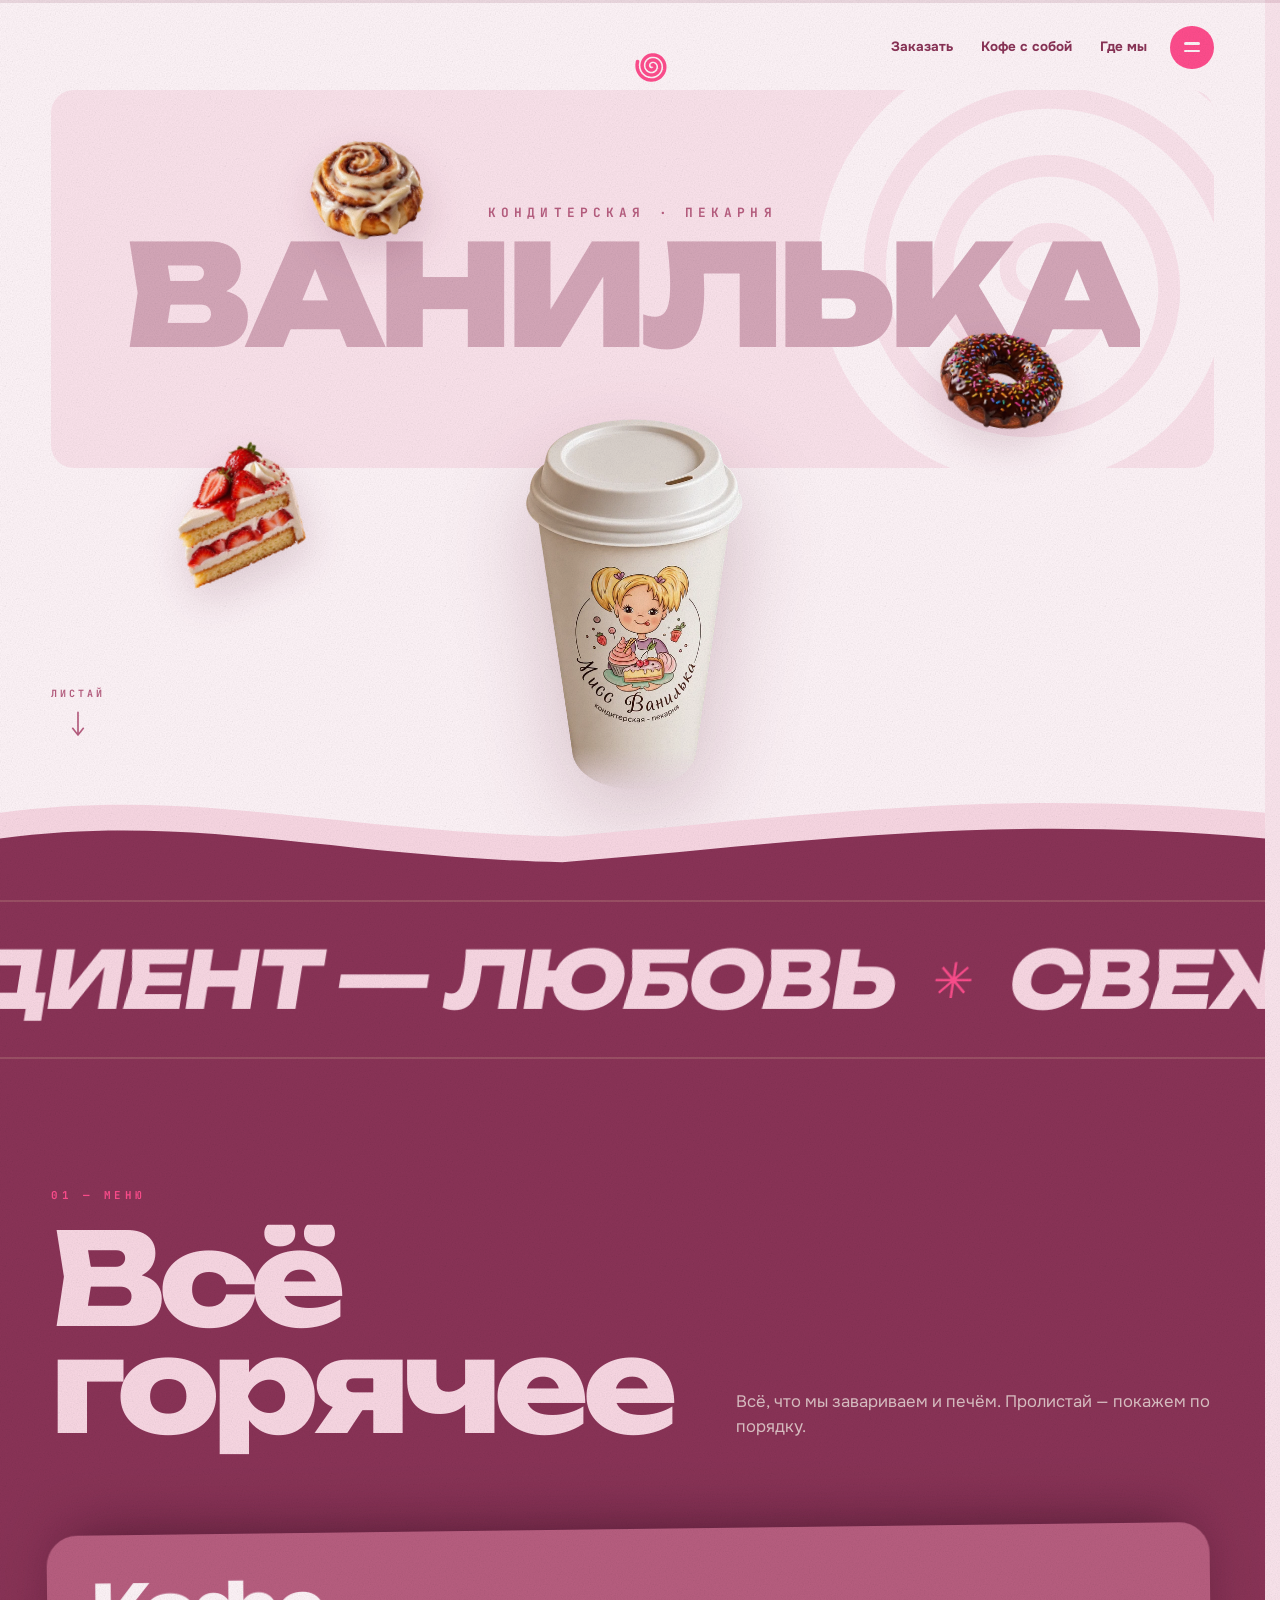
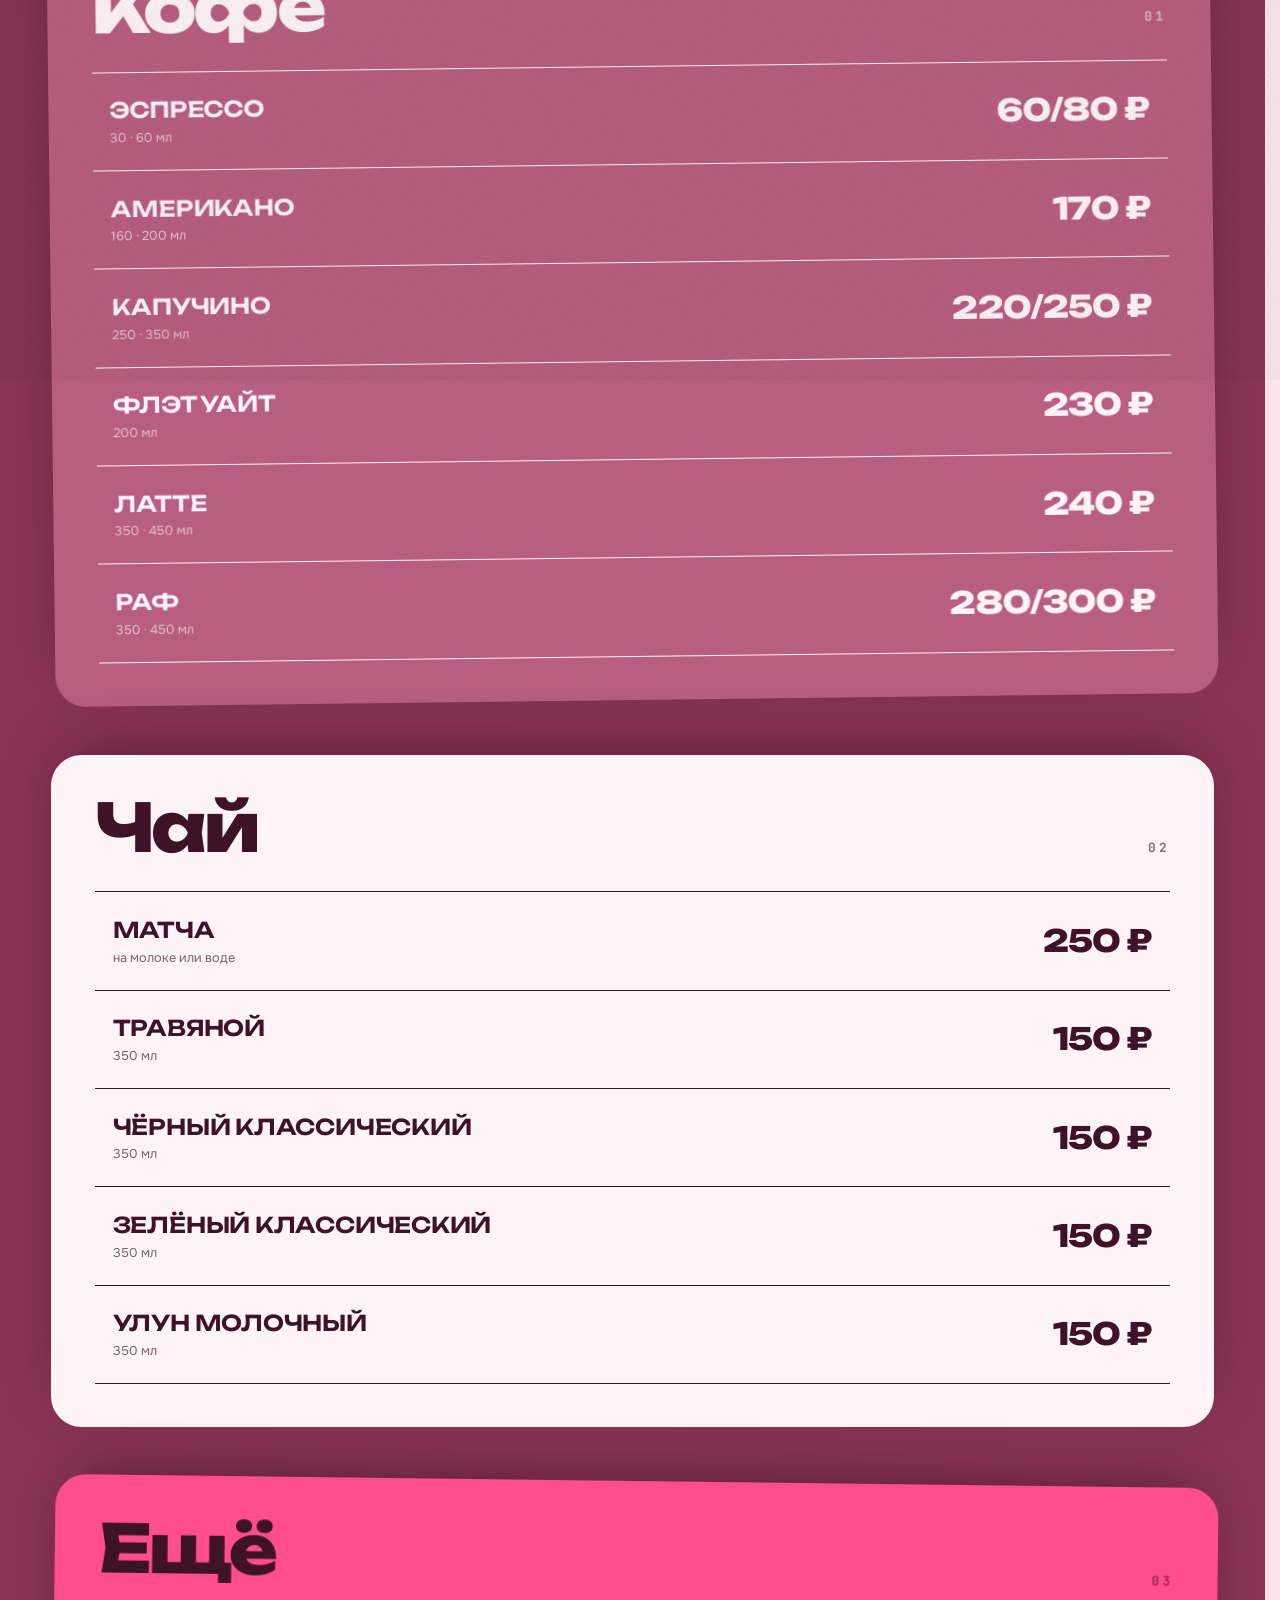
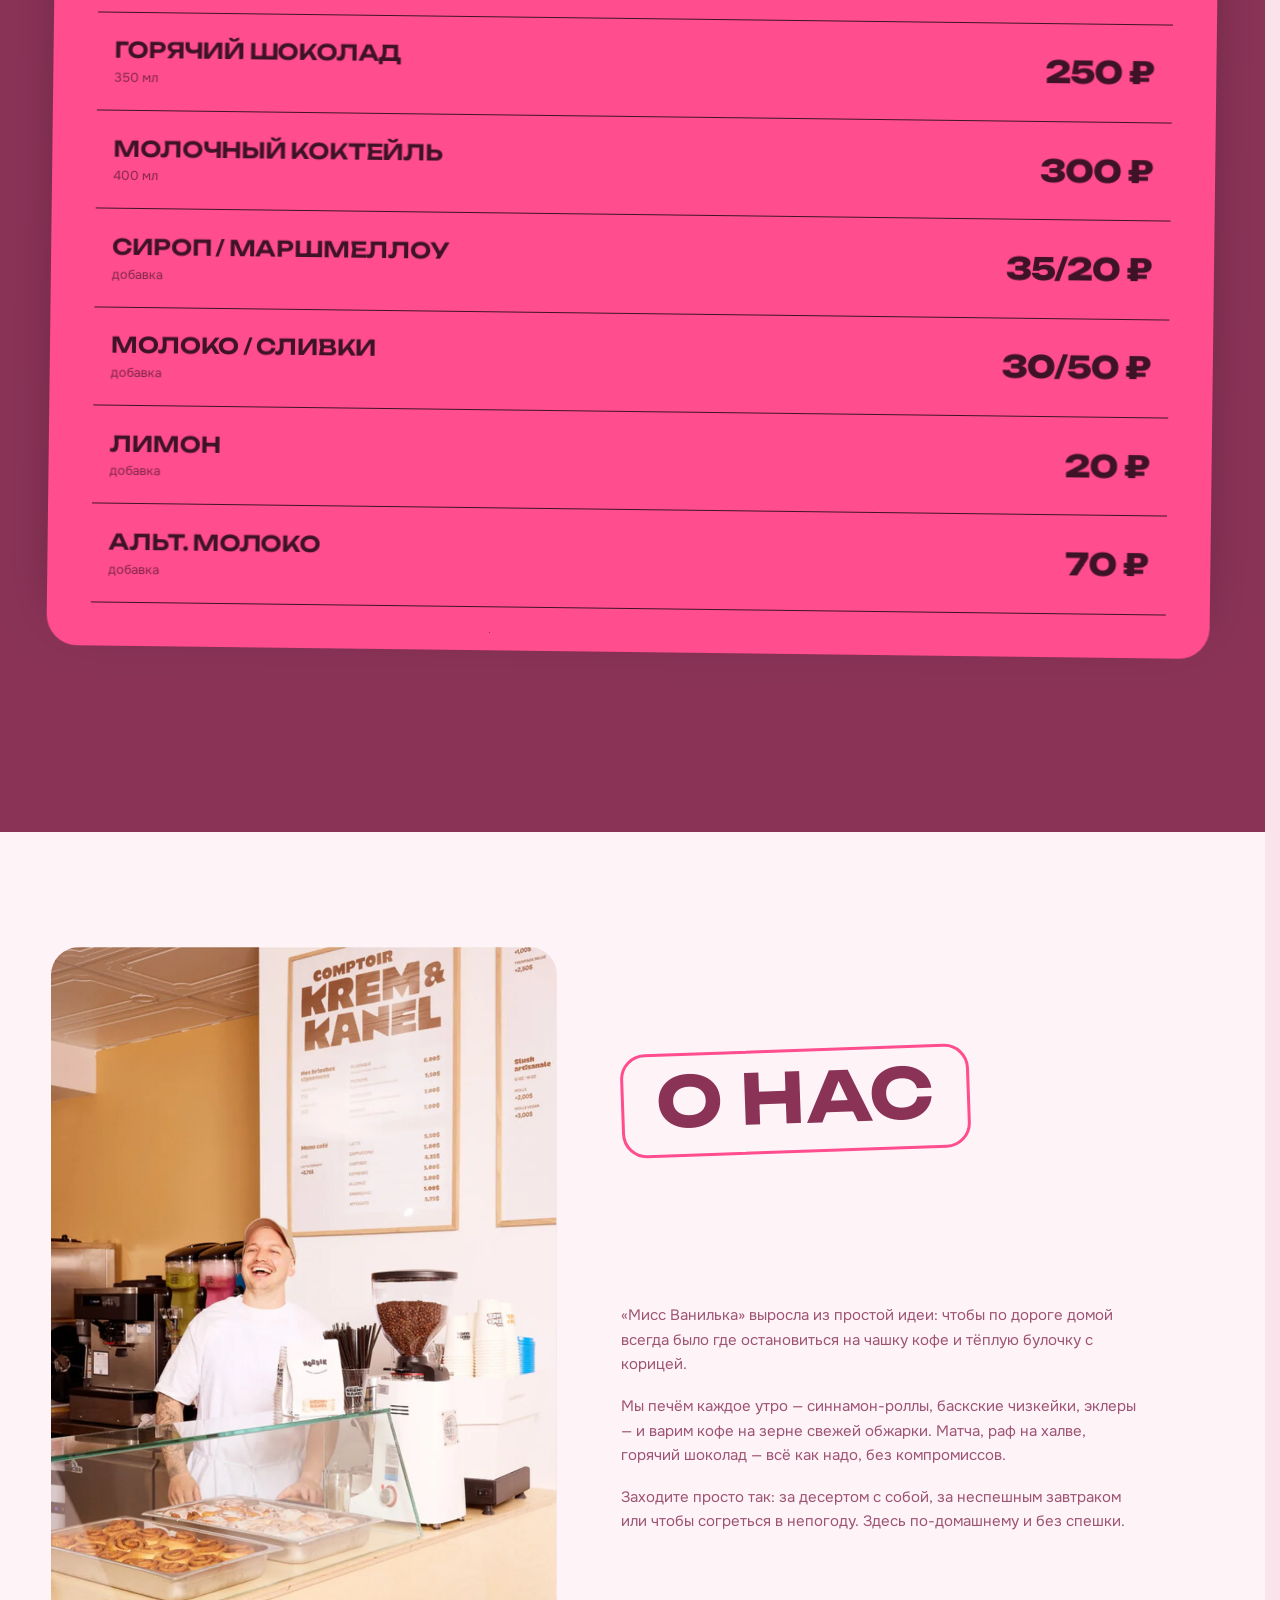
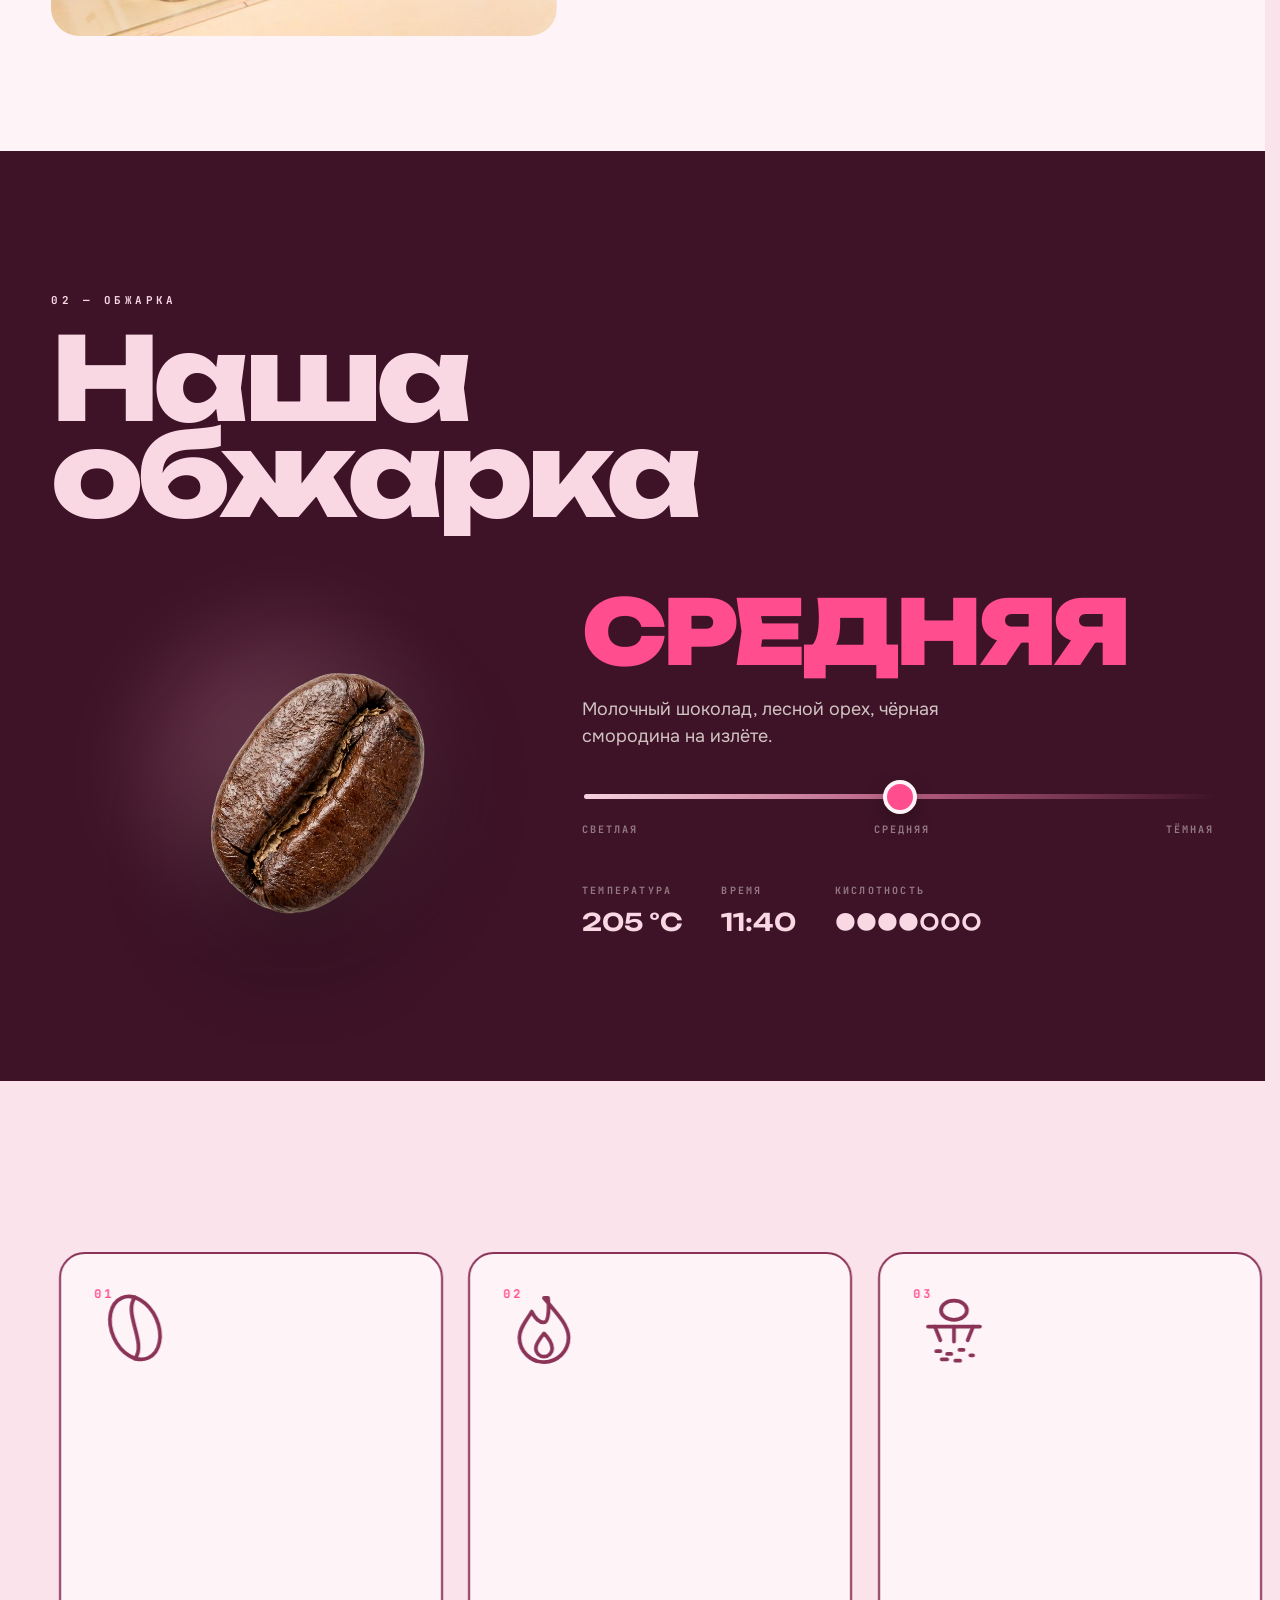
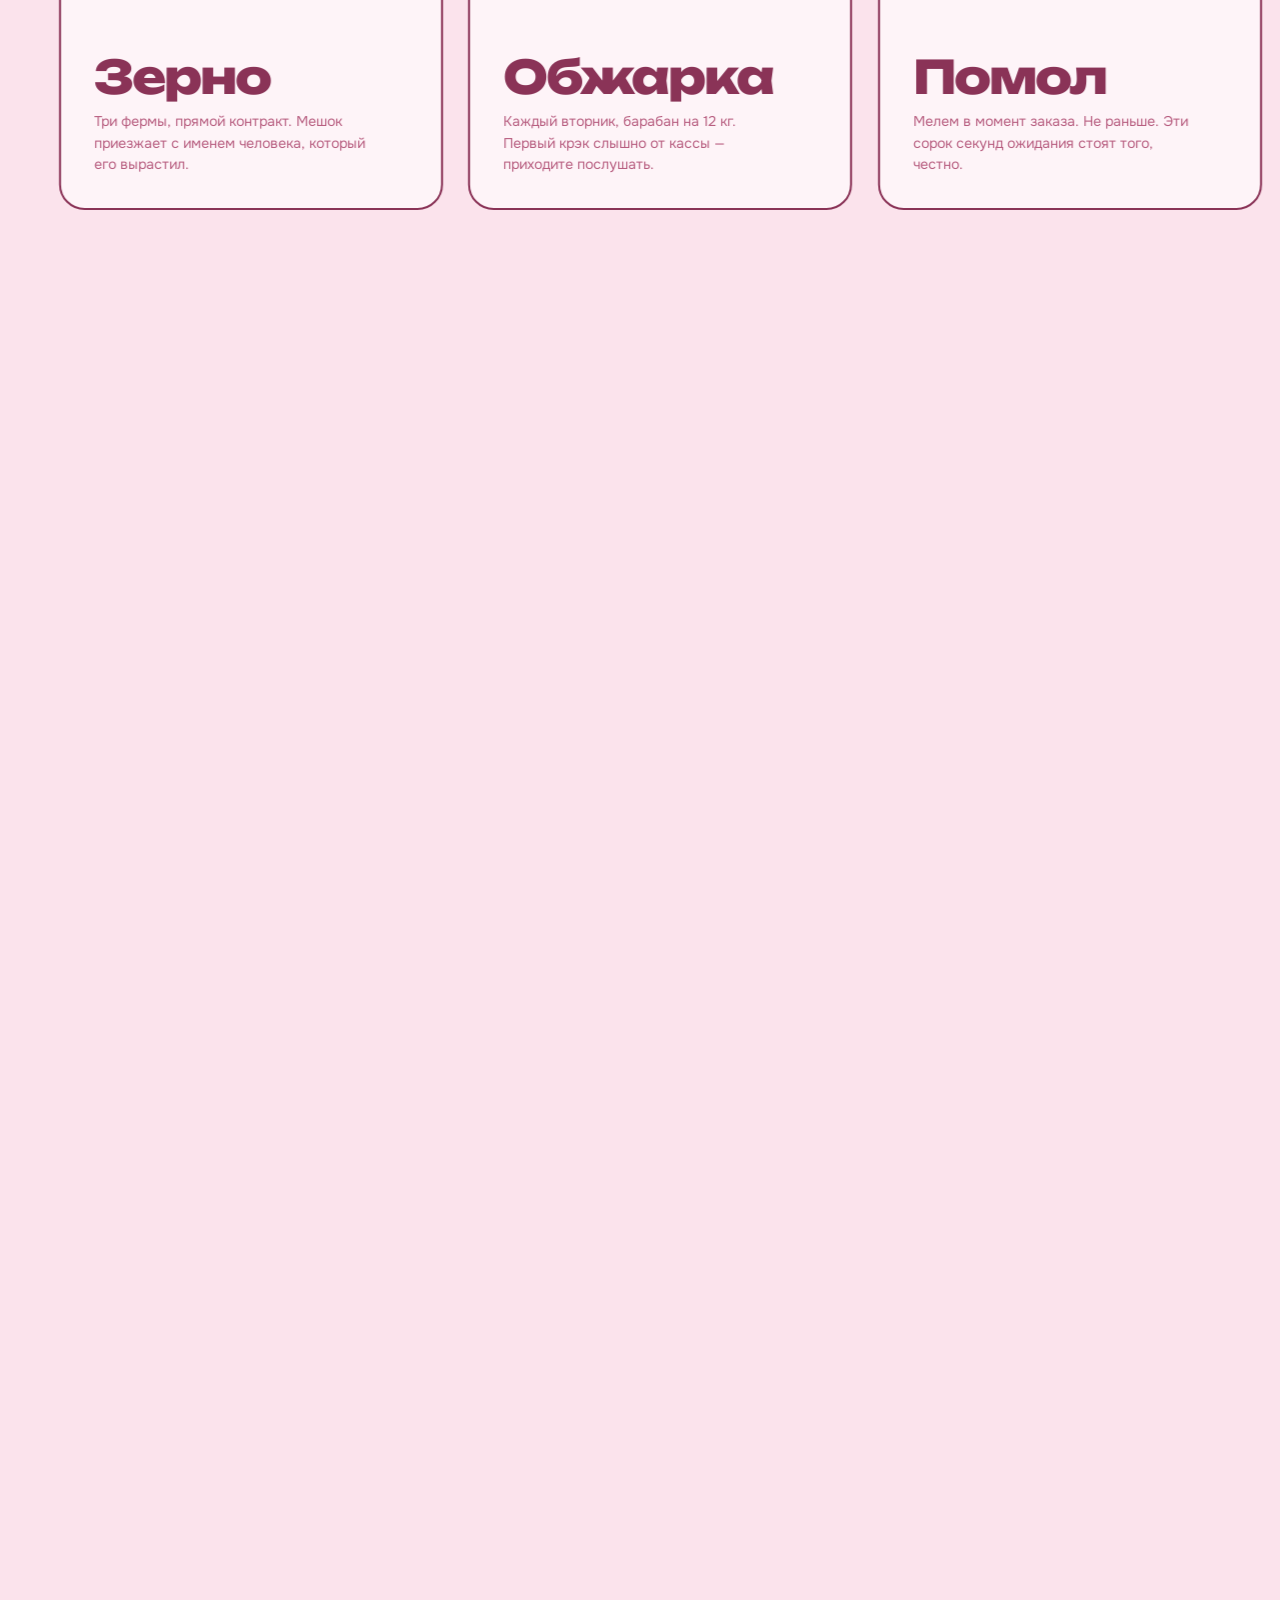
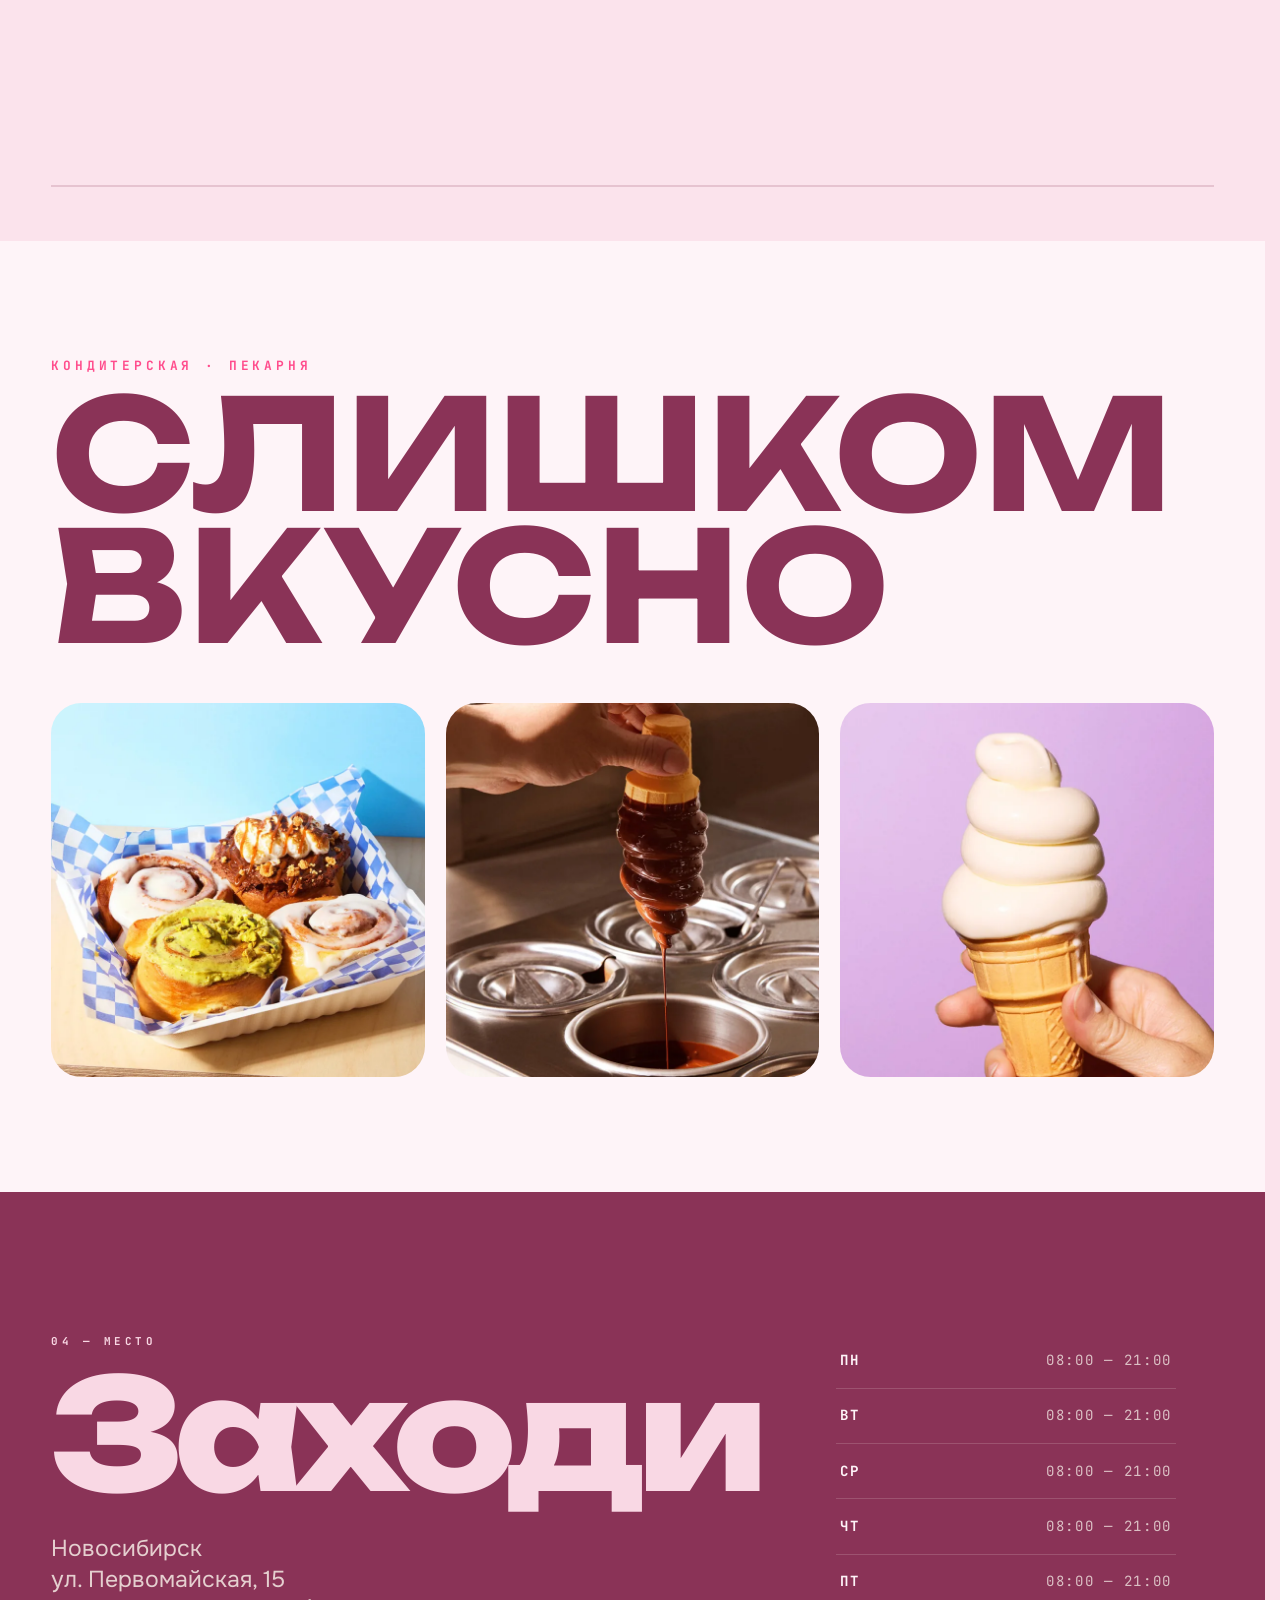
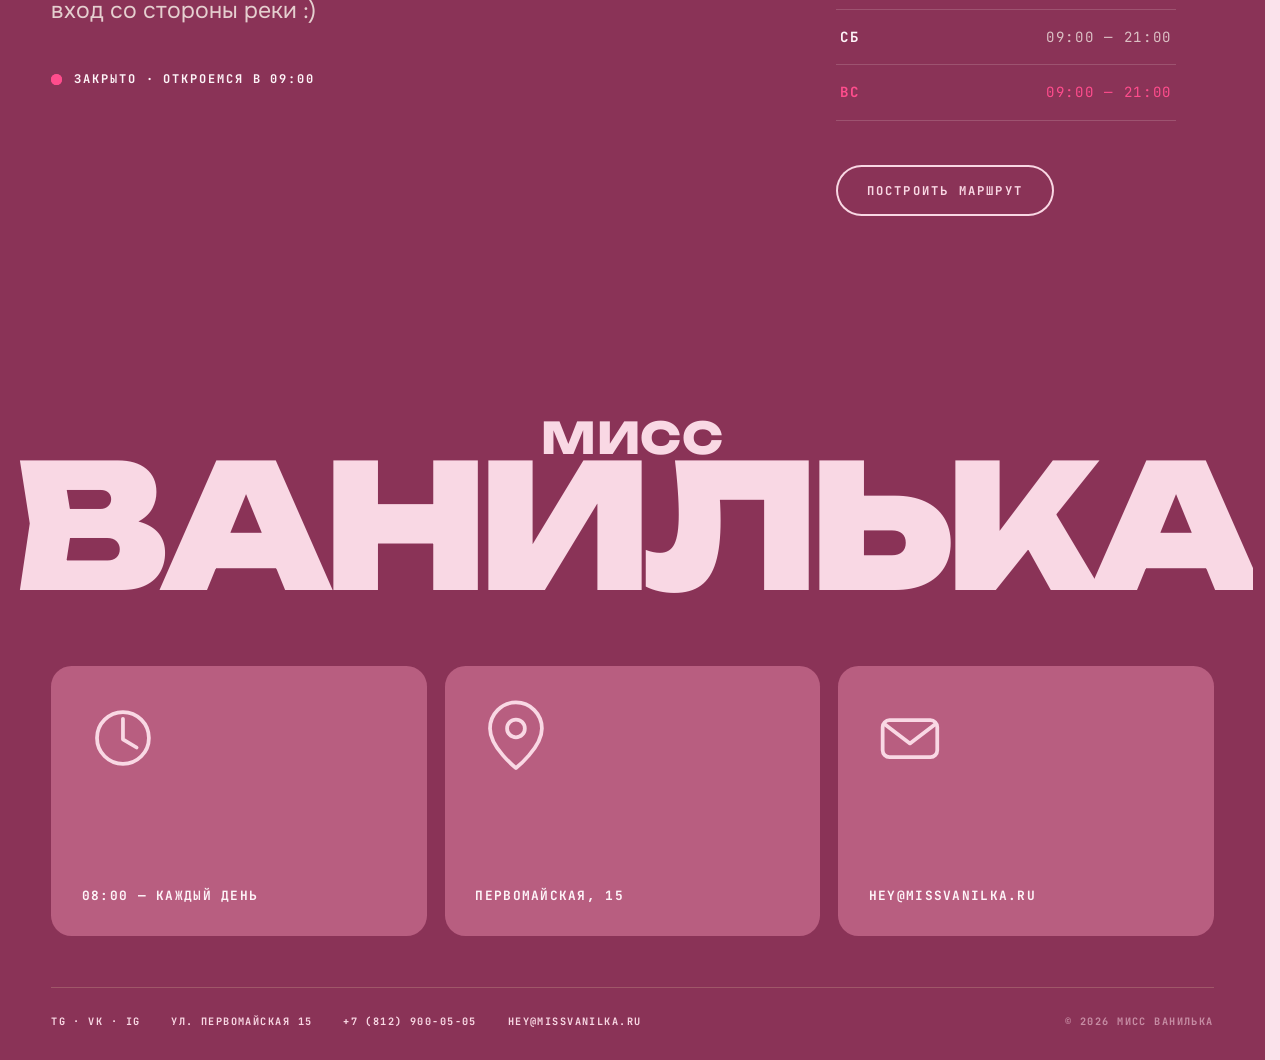
==== commit 3f274d7f: "поправили график работы" ====
--- a/index.html
+++ b/index.html
@@ -356,10 +356,10 @@
           <tr data-day="1"><th>ПН</th><td>08:00 — 21:00</td></tr>
           <tr data-day="2"><th>ВТ</th><td>08:00 — 21:00</td></tr>
           <tr data-day="3"><th>СР</th><td>08:00 — 21:00</td></tr>
-          <tr data-day="4"><th>ЧТ</th><td>08:00 — 22:00</td></tr>
-          <tr data-day="5"><th>ПТ</th><td>08:00 — 23:00</td></tr>
-          <tr data-day="6"><th>СБ</th><td>09:00 — 23:00</td></tr>
-          <tr data-day="0"><th>ВС</th><td>09:00 — 20:00</td></tr>
+          <tr data-day="4"><th>ЧТ</th><td>08:00 — 21:00</td></tr>
+          <tr data-day="5"><th>ПТ</th><td>08:00 — 21:00</td></tr>
+          <tr data-day="6"><th>СБ</th><td>09:00 — 21:00</td></tr>
+          <tr data-day="0"><th>ВС</th><td>09:00 — 21:00</td></tr>
         </tbody>
       </table>
       <a class="btn btn--ghost" href="https://yandex.ru/maps" target="_blank" rel="noopener" data-magnet data-cursor="карта"><span>ПОСТРОИТЬ МАРШРУТ</span></a>
